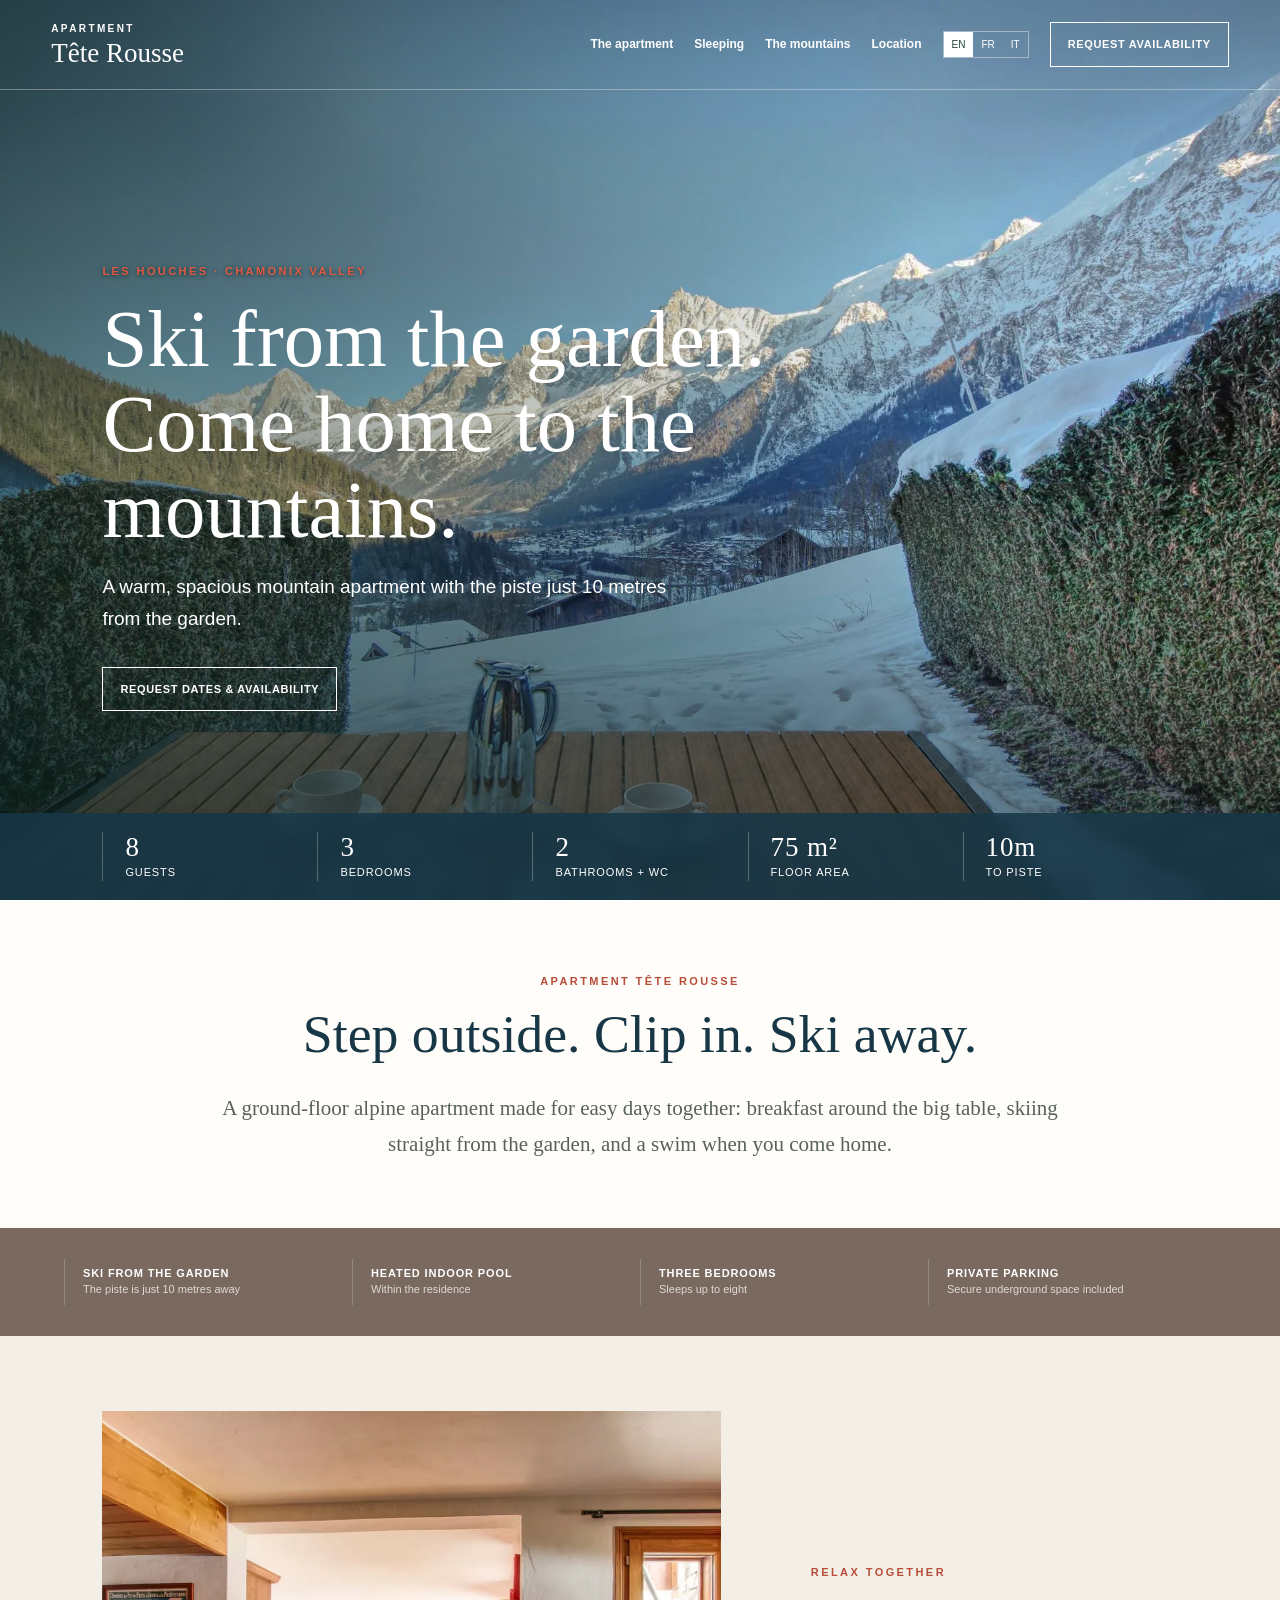
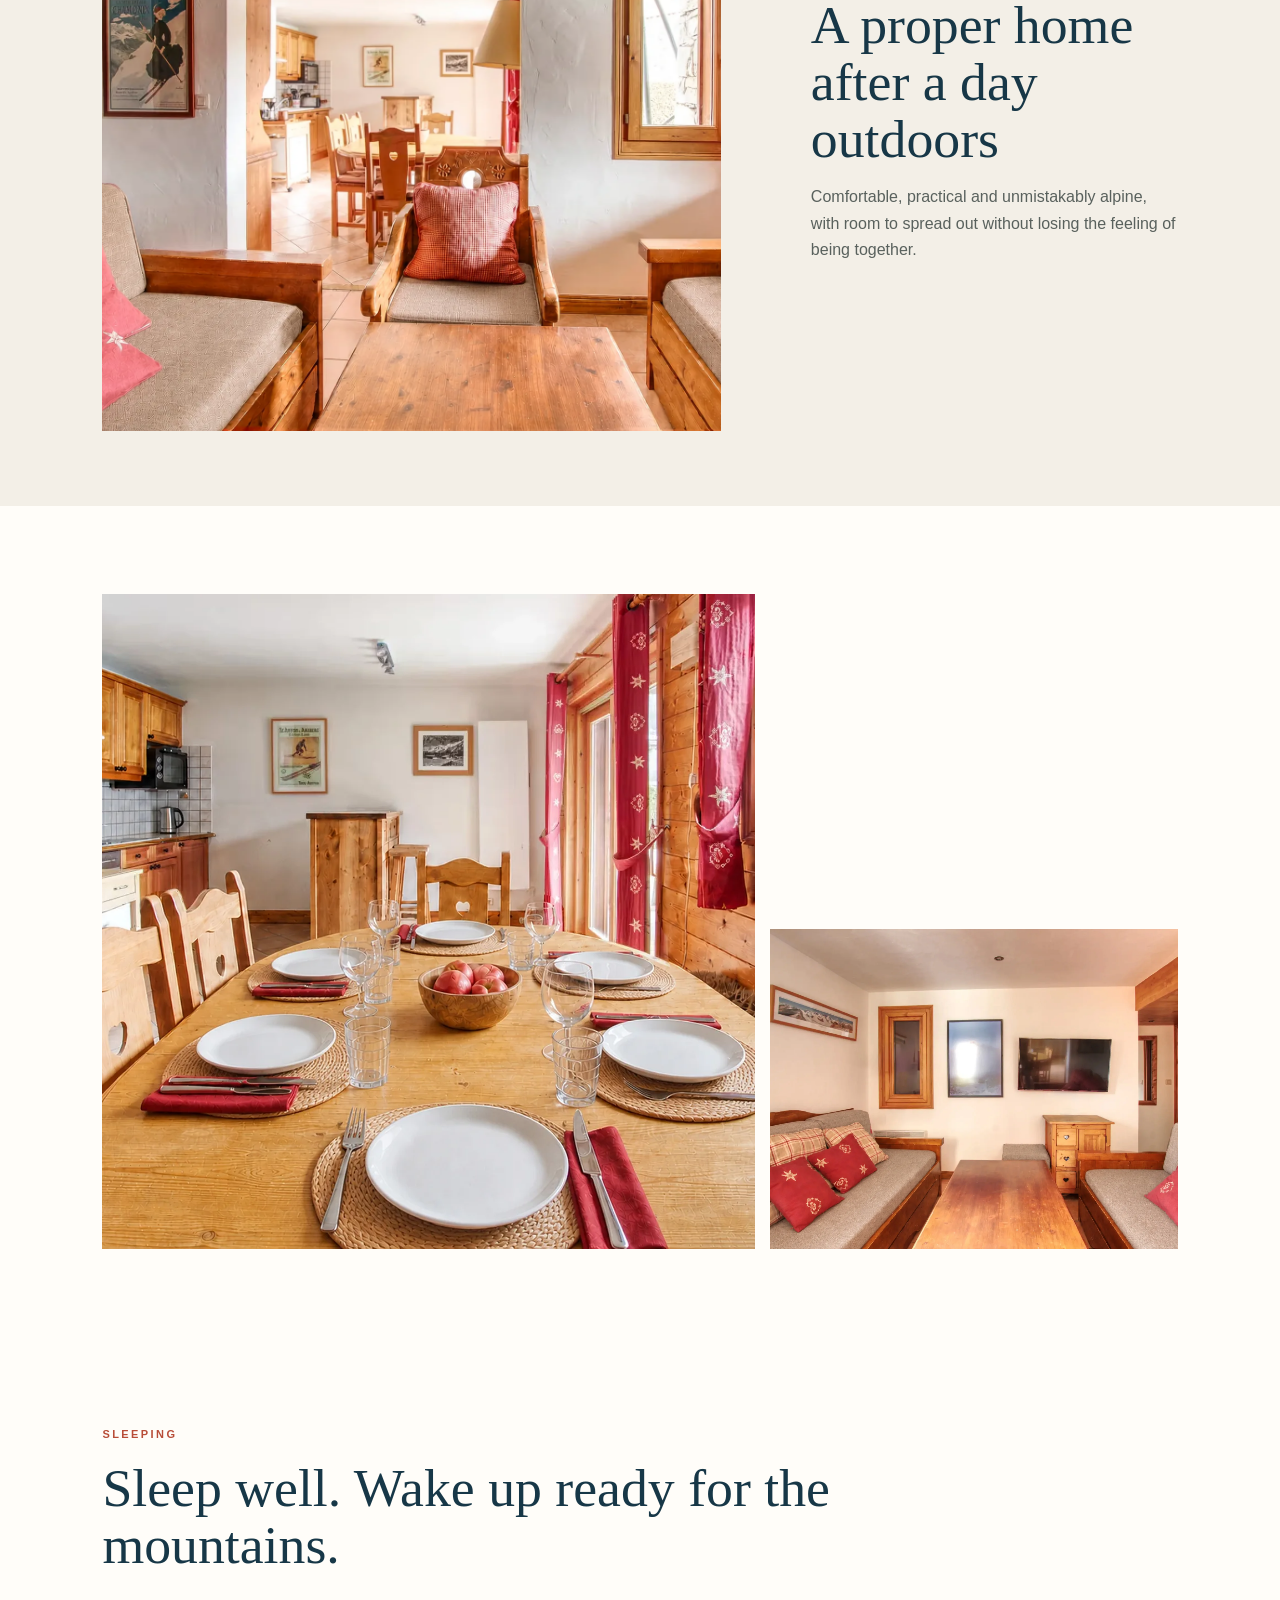
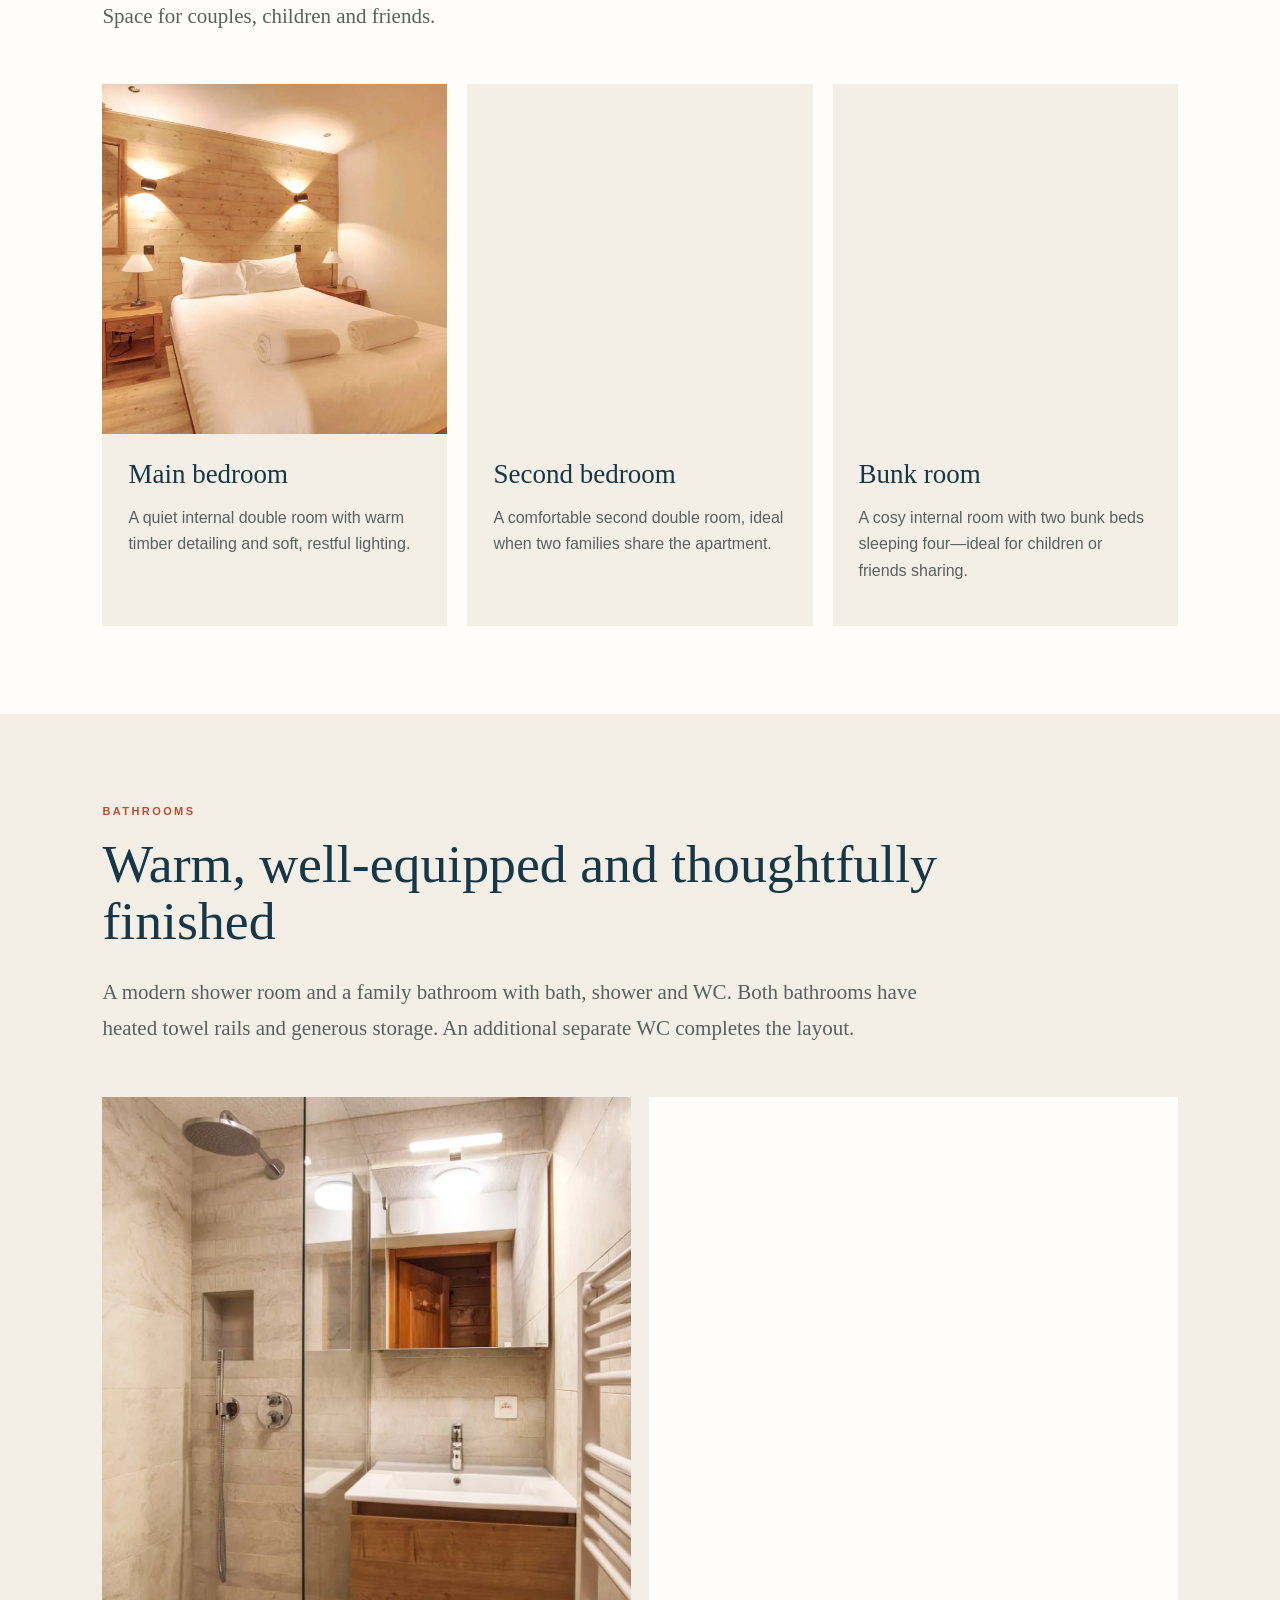
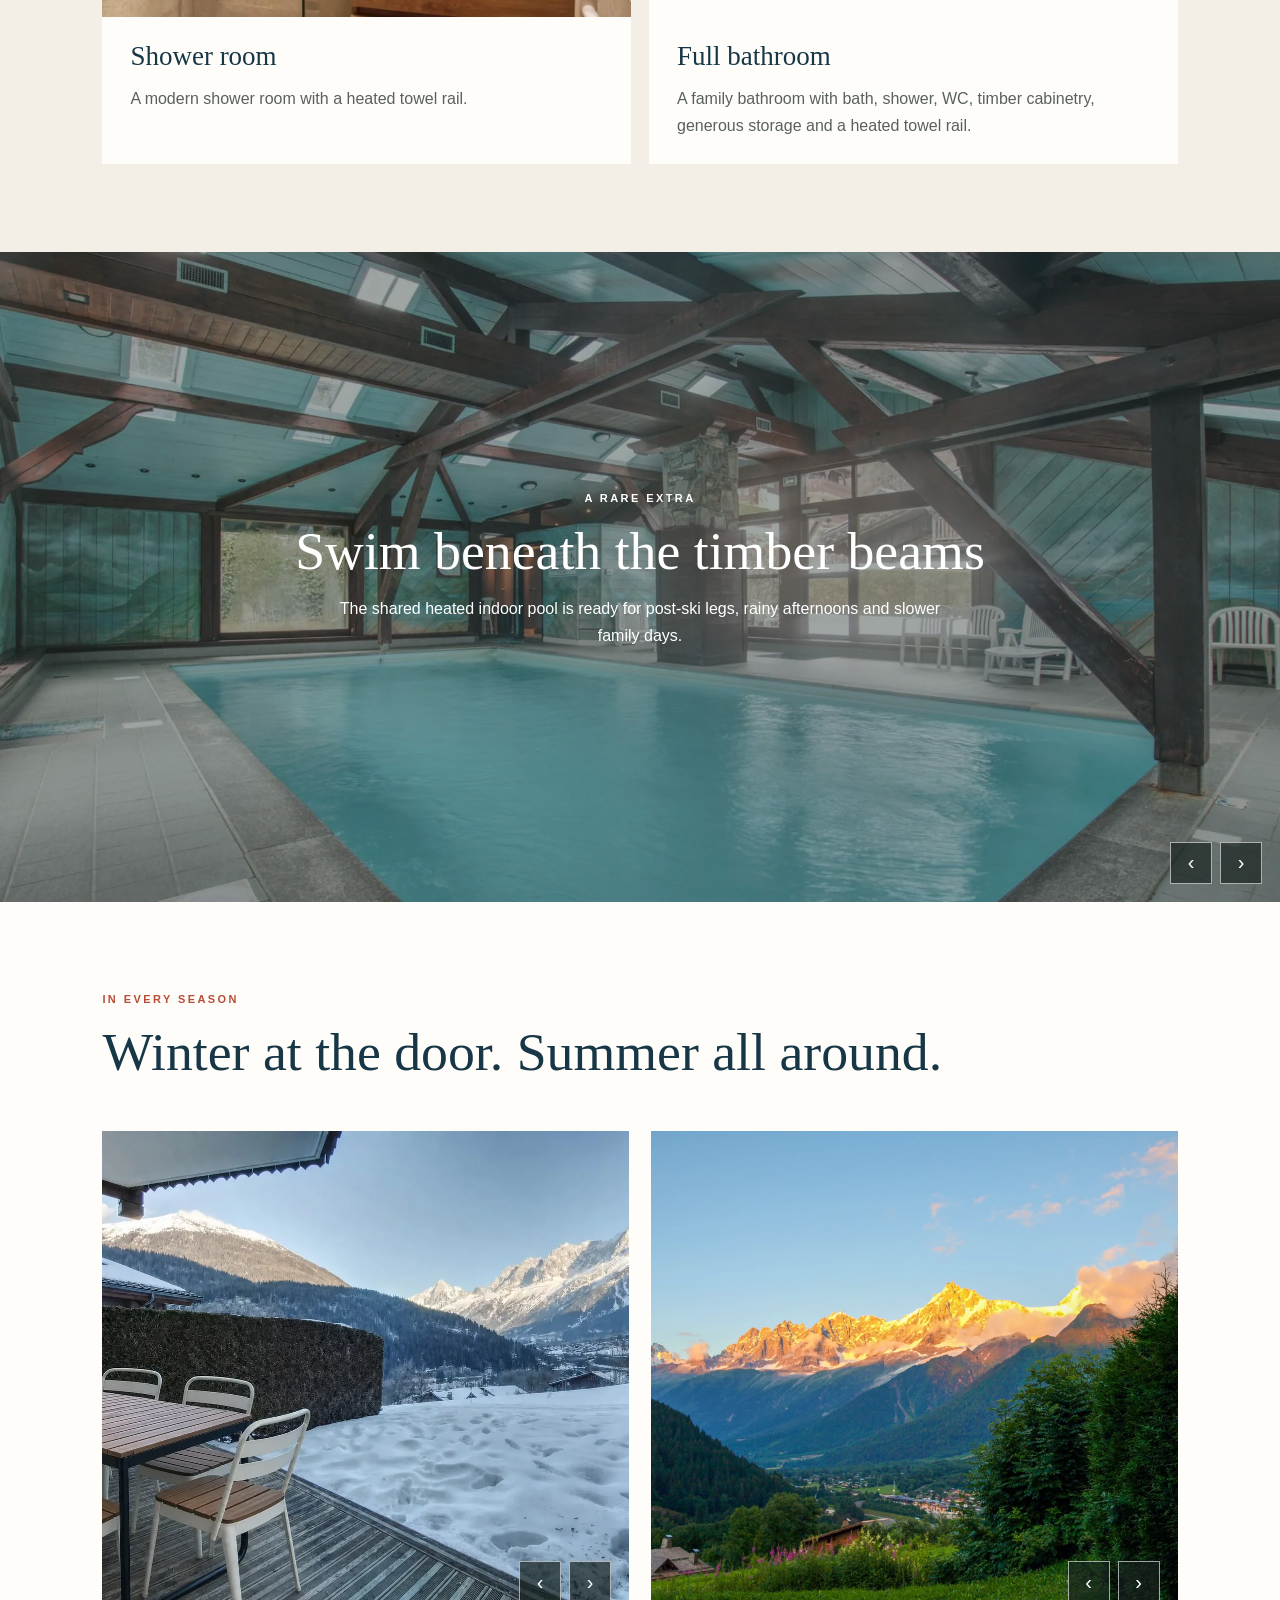
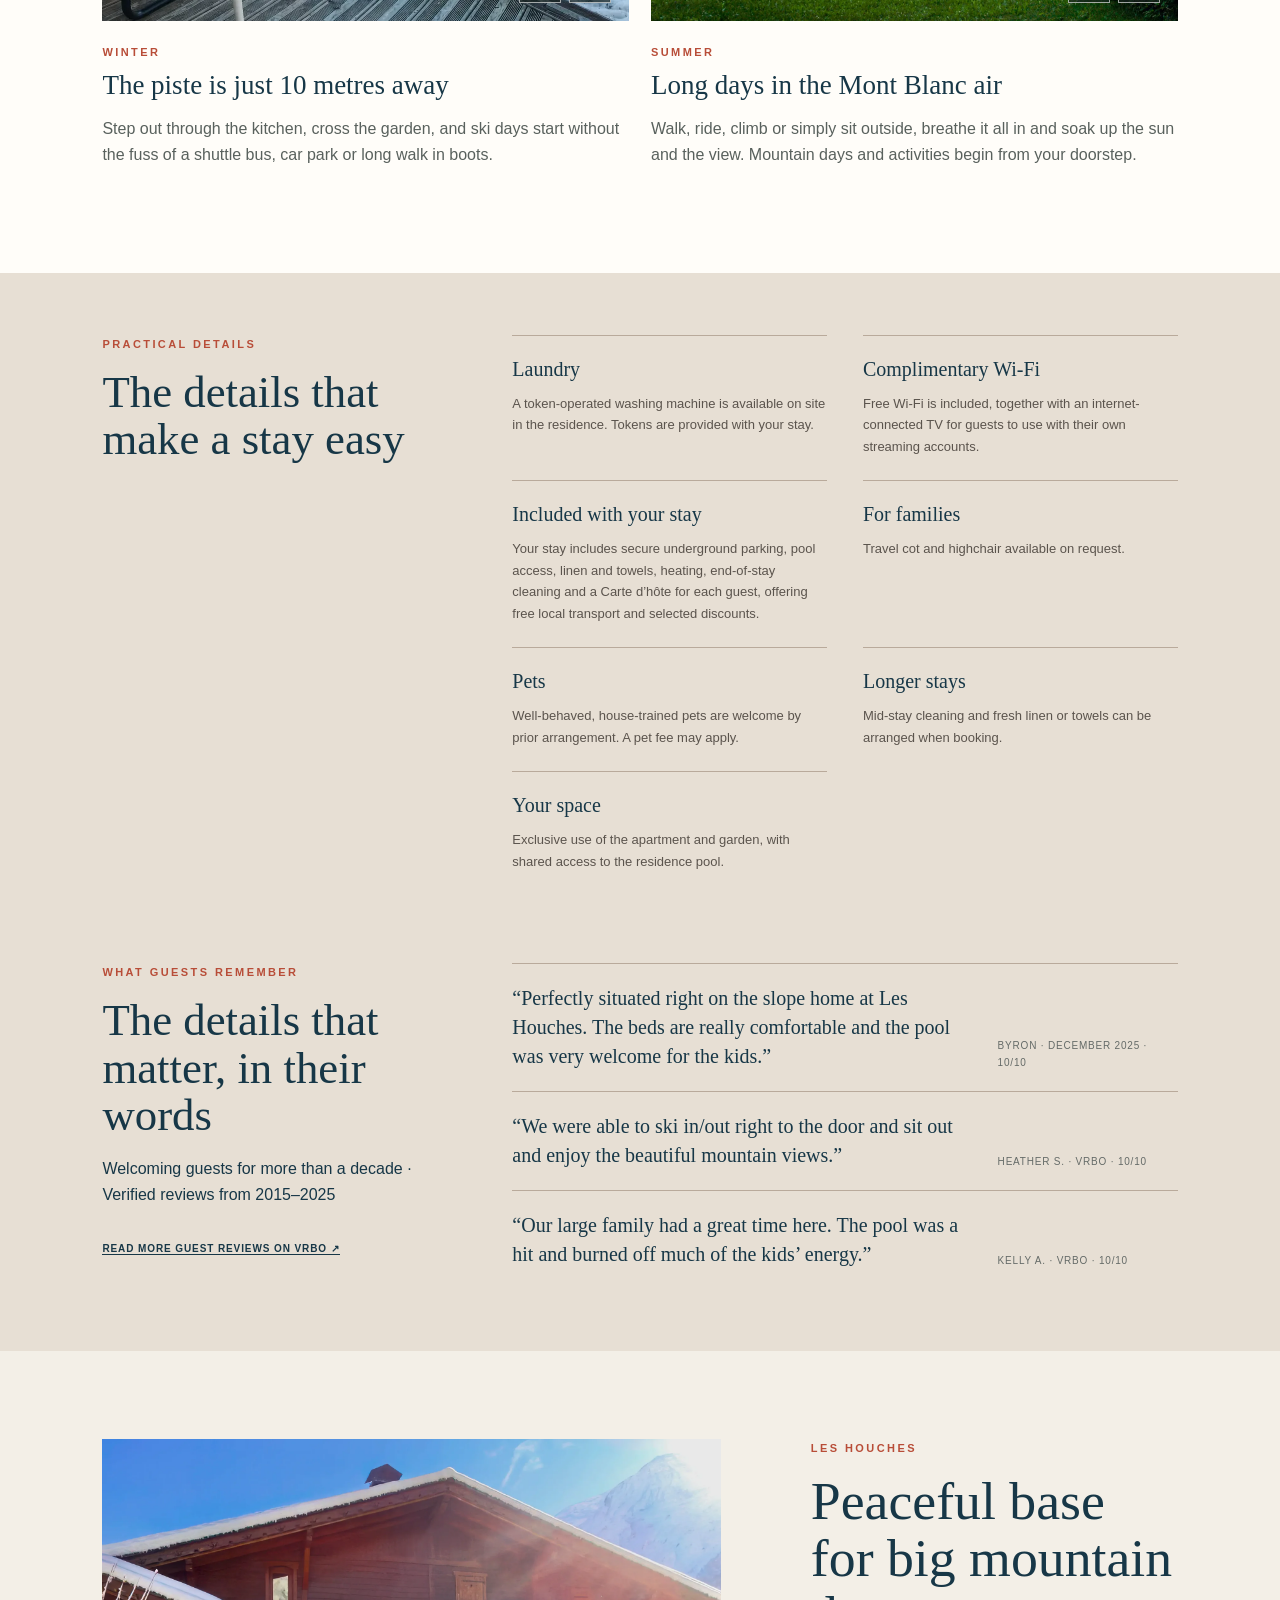
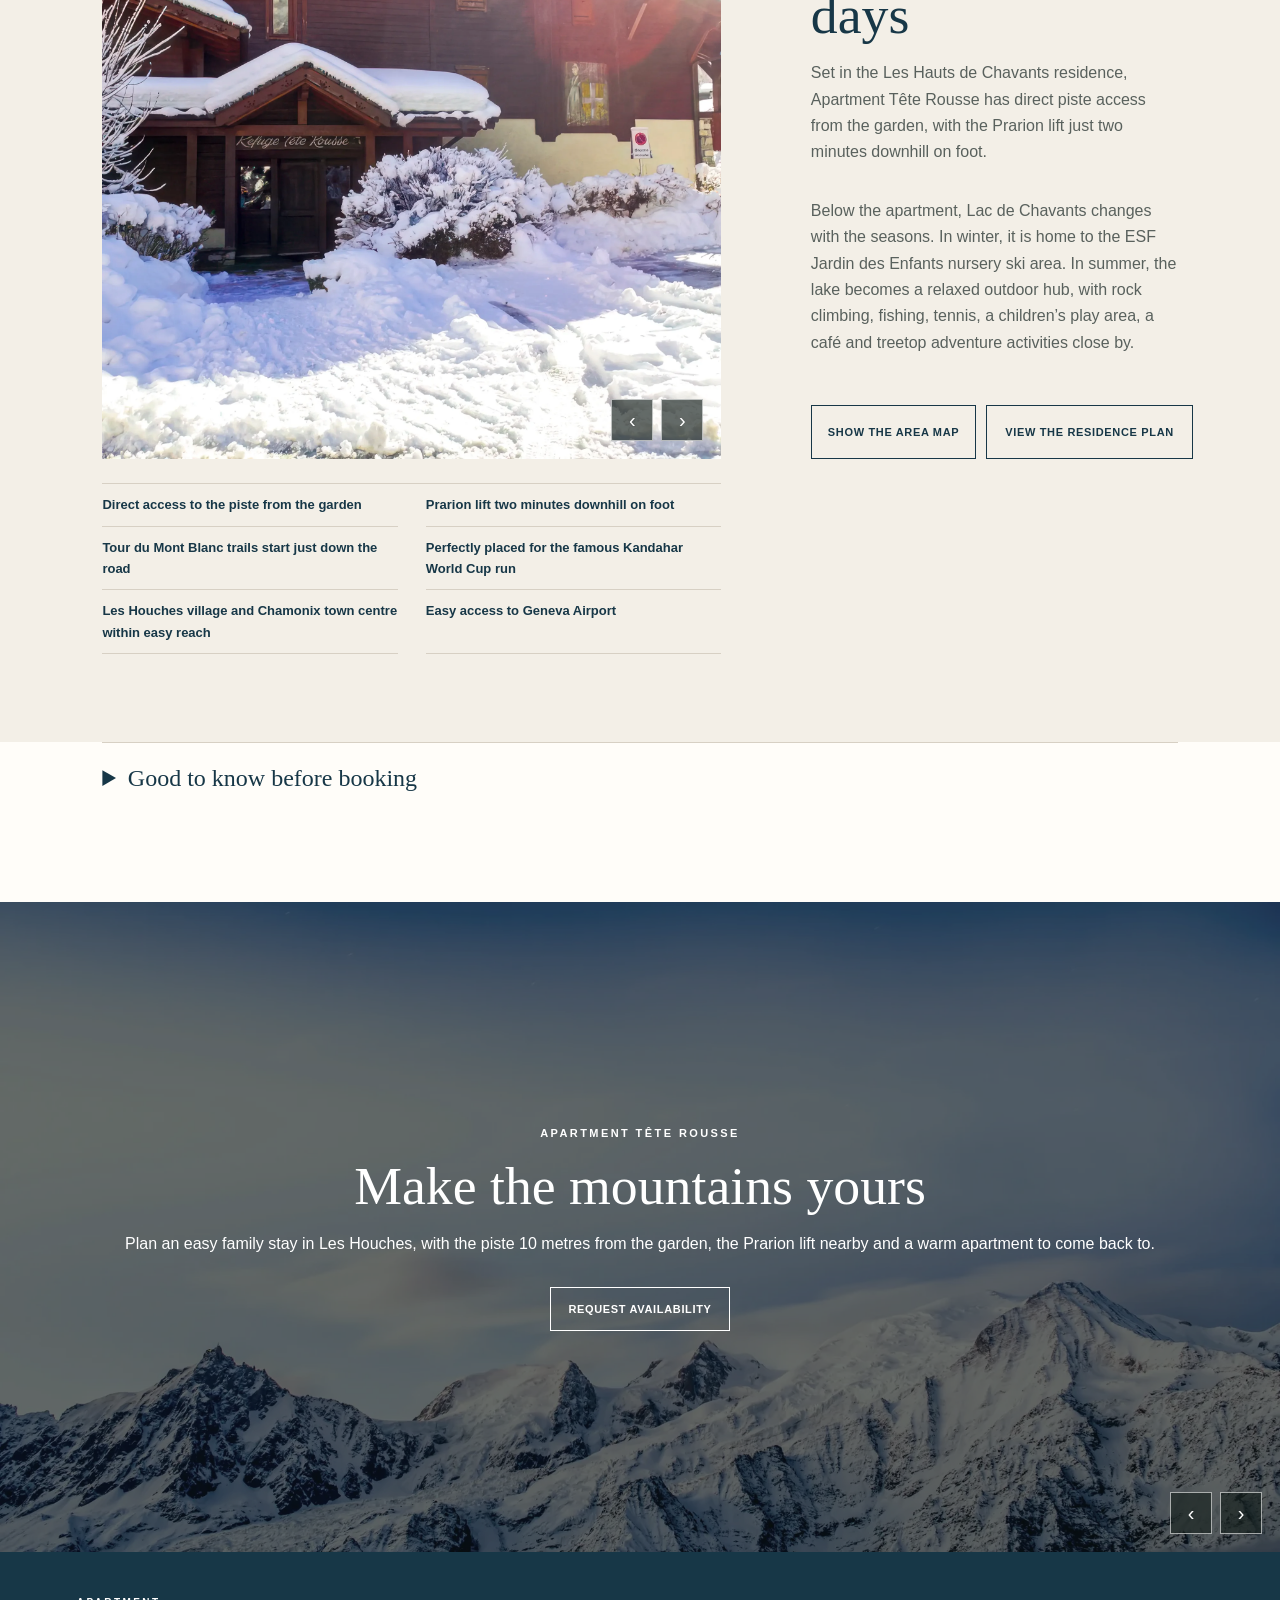
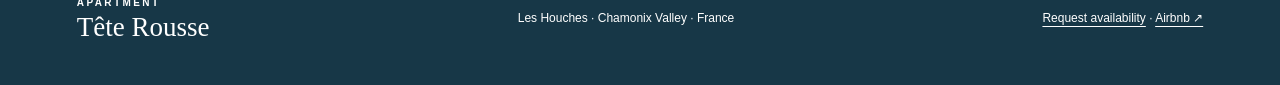
==== public/index.html @ cdf80663 "Add approved Apartment Tête Rousse website" ====
<!doctype html>
<html lang="en"><head><meta charset="utf-8"><meta name="viewport" content="width=device-width,initial-scale=1"><title>Ski-in/Ski-out Apartment in Les Houches | Tête Rousse</title><meta name="description" content="Three-bedroom ski-in/ski-out apartment sleeping eight in Les Houches, with a heated indoor pool, private parking and the piste just 10 metres from the garden.">
<style>
:root{--ink:#173747;--cream:#f3efe7;--paper:#fffdf9;--pine:#244438;--slate:#173747;--rust:#b84d38;--line:#d7d0c4;--taupe:#79695e}*{box-sizing:border-box}html{scroll-behavior:smooth}body{margin:0;background:var(--paper);color:var(--ink);font:16px/1.65 Arial,sans-serif}img{width:100%;display:block;object-fit:cover}a{color:inherit;text-decoration:none}h1,h2,h3{font-family:Georgia,serif;font-weight:400;line-height:1.06;margin:0}h1{font-size:clamp(48px,6.3vw,94px)}h2{font-size:clamp(36px,4.2vw,63px)}h3{font-size:27px}.header{position:absolute;z-index:10;display:flex;align-items:center;justify-content:space-between;width:100%;min-height:90px;padding:0 4vw;color:#fff;border-bottom:1px solid #ffffff55}.brand{font:27px/.9 Georgia,serif;white-space:nowrap}.brand small{display:block;font:700 10px Arial;letter-spacing:.24em;text-transform:uppercase;margin-bottom:7px}.nav{display:flex;gap:21px;align-items:center;font-size:12px;font-weight:bold}.cta,.button{border:1px solid currentColor;padding:12px 17px;text-transform:uppercase;font-size:11px;font-weight:bold;letter-spacing:.06em}.languages{display:flex;border:1px solid #ffffff66}.languages button{border:0;background:transparent;color:#fff;padding:7px 8px;font-size:10px;cursor:pointer}.languages button.active{background:#fff;color:var(--pine)}.menu{display:none;background:none;color:white;border:1px solid white;padding:8px 12px}.hero{height:min(900px,100vh);min-height:700px;position:relative;color:white}.hero>img{height:100%;object-position:center top}.shade{position:absolute;inset:0;background:linear-gradient(90deg,#10251f96,transparent 72%),linear-gradient(0deg,#111a1685,transparent 48%)}.hero-copy{position:absolute;left:8vw;bottom:21%;max-width:760px}.tag{font-size:11px;font-weight:bold;letter-spacing:.22em;text-transform:uppercase;margin:0 0 16px}.hero-copy p:not(.tag){font-size:19px;max-width:580px}.button{display:inline-block;margin-top:14px}.facts{position:absolute;bottom:0;width:100%;display:grid;grid-template-columns:repeat(5,1fr);padding:19px 8vw;background:#173747d9;backdrop-filter:blur(7px)}.facts span{border-left:1px solid #ffffff44;padding-left:22px;font-size:11px;text-transform:uppercase;letter-spacing:.08em}.facts b{display:block;font:27px Georgia,serif;text-transform:none}.facts i{font-style:normal}.section{padding:88px 8vw}.intro{text-align:center;max-width:1080px;margin:auto;padding-top:72px;padding-bottom:65px}.dark{color:var(--rust)}.hero .tag{color:#e05a43;font-weight:800;text-shadow:0 1px 4px #10251fd9}.split.section{padding-top:75px;padding-bottom:75px}.lead{max-width:860px;margin:28px auto 0;font:21px/1.7 Georgia,serif;color:#59615d}.amenities{display:grid;grid-template-columns:repeat(4,1fr);background:var(--taupe);color:white;padding:31px 5vw}.amenities div{padding:7px 18px;border-left:1px solid #ffffff33}.amenities b,.amenities span{display:block}.amenities b{font:700 11px/1.35 Arial,sans-serif;letter-spacing:.08em;text-transform:uppercase}.amenities span{font-size:11px;opacity:.75}.split,.location{display:grid;grid-template-columns:1.35fr .8fr;gap:7vw;align-items:center;background:var(--cream)}.split img,.location .slider{height:620px}.split p:not(.tag),.location p,.detail-copy p{color:#59615d}.mosaic{display:grid;grid-template-columns:1.6fr 1fr;grid-template-rows:320px 320px;gap:15px}.mosaic img{height:100%}.mosaic .main{grid-row:span 2}.heading{max-width:850px;margin-bottom:50px}.cards{display:grid;grid-template-columns:repeat(3,1fr);gap:20px}.cards article{background:var(--cream)}.cards img{height:350px}.cards div{padding:26px}.cards p,.seasons p{color:#59615d}.bathrooms{background:var(--cream)}.bath-grid{display:grid;grid-template-columns:1fr 1fr;gap:18px}.bath-grid figure{margin:0;background:var(--paper)}.bath-grid img{height:520px}.bath-grid figcaption{padding:25px 28px}.bath-grid figcaption p{margin-bottom:0;color:#59615d}.bath-lead,.section-lead{margin:25px 0 0;text-align:left}.bath-note{display:grid;grid-template-columns:1fr 1fr;gap:40px;margin-top:35px}.slider{position:relative;overflow:hidden;background:#26352f}.slider img{position:absolute;inset:0;height:100%;opacity:0;transition:opacity .8s}.slider img.active{opacity:1}.slider-controls{position:absolute;z-index:2;right:18px;bottom:18px;display:flex;gap:8px}.slider-controls button{width:42px;height:42px;border:1px solid #ffffff99;background:#17211eaa;color:white;font-size:20px;cursor:pointer}.pool{height:650px;position:relative;color:#fff}.pool .slider{height:100%}.pool .slider:after,.final .slider:after{content:"";position:absolute;inset:0;background:#10201a66;pointer-events:none}.overlay{position:absolute;z-index:3;inset:0;display:flex;flex-direction:column;align-items:center;justify-content:center;text-align:center;padding:35px;pointer-events:none}.overlay a{pointer-events:auto}.footer-actions a{text-decoration:underline;text-underline-offset:4px}.overlay p:last-child{max-width:630px}.season-grid{display:grid;grid-template-columns:1fr 1fr;gap:22px}.season-slider{height:490px}.season-grid .tag{margin:22px 0 10px}.season-grid .tag.dark{color:var(--rust)}.season-grid h3{margin-top:0}.practical{display:grid;grid-template-columns:minmax(250px,.65fr) 1.35fr;gap:7vw;align-items:start;background:#e7dfd4;color:var(--ink)}.practical .heading{max-width:520px;margin:0}.practical .tag{color:var(--rust)}.practical .heading h2{font-size:clamp(36px,3.5vw,54px)}.practical-grid{display:grid;grid-template-columns:repeat(2,1fr);gap:0 36px}.practical-grid article{padding:23px 0;border-top:1px solid #b9aa9b}.practical-grid h3{font-size:20px}.practical-grid p{font-size:13px;color:#5b544d;margin-bottom:0}.practical,.reviews{padding-top:62px;padding-bottom:62px}.practical{padding-bottom:34px}.reviews{padding-top:34px}.reviews{display:grid;grid-template-columns:minmax(250px,.65fr) 1.35fr;gap:7vw;align-items:start;background:#e7dfd4}.reviews .heading{max-width:520px;margin:0}.reviews .heading h2{font-size:clamp(36px,3.5vw,54px)}.review-grid{display:grid;grid-template-columns:1fr}.review-grid blockquote{margin:0;padding:20px 0;display:grid;grid-template-columns:1fr 180px;gap:25px;align-items:end;border-top:1px solid #b9aa9b}.review-grid blockquote p{font:20px/1.45 Georgia,serif;margin:0}.review-grid cite{font-style:normal;font-size:10px;text-transform:uppercase;letter-spacing:.08em;color:#656b68}.reviews-link{display:inline-block;margin-top:18px;border-bottom:1px solid currentColor;font:700 10px Arial,sans-serif;letter-spacing:.09em;text-transform:uppercase}.location ul{padding:0;list-style:none;border-top:1px solid var(--line)}.location{align-items:start}.location-media,.location-copy{min-width:0}.location-copy{min-height:620px;display:flex;flex-direction:column}.location-media ul{margin:24px 0 0;display:grid;grid-template-columns:repeat(2,1fr);column-gap:28px}.location-actions{display:flex;align-items:stretch;gap:10px;margin-top:auto;padding-top:22px}.location-actions summary,.location-actions .plan-button{display:flex;align-items:center;justify-content:center;height:54px;padding:0 18px;white-space:nowrap}.location .tag.dark,.seasons>.heading .tag.dark{color:var(--rust)}.location .slider img[src$="apartment-tete-rousse-mountain-view.webp"]{object-position:center 22%}.location li{padding:10px 0;border-bottom:1px solid var(--line);font-size:13px;font-weight:bold}.map-pop{margin-top:0}.map-pop summary{cursor:pointer;display:inline-block;border:1px solid var(--ink);padding:11px 16px;text-transform:uppercase;font-size:11px;font-weight:bold;letter-spacing:.06em}.map-pop iframe{width:100%;height:360px;border:0;margin-top:20px}.location-actions .map-pop summary,.location-actions .plan-button{display:flex;align-items:center;justify-content:center;text-align:center}.plan-button{margin:0;background:transparent;color:var(--ink);cursor:pointer}.plan-modal{position:fixed;z-index:50;inset:0;display:none;align-items:center;justify-content:center;padding:30px;background:#101817dc}.plan-modal.open{display:flex}.plan-dialog{position:relative;width:min(1000px,94vw);max-height:92vh;overflow:auto;background:var(--paper);padding:18px;box-shadow:0 24px 80px #0008}.plan-dialog img{max-height:74vh;object-fit:contain}.plan-dialog p{margin:15px 4px 2px;color:#59615d}.plan-close{position:absolute;z-index:2;top:25px;right:25px;width:42px;height:42px;border:1px solid #fff;background:#17211ed9;color:#fff;font-size:25px;cursor:pointer}.good{padding-top:0}.good details{border-top:1px solid var(--line);padding:22px 0}.good summary{font:24px Georgia,serif;cursor:pointer}.good .columns{columns:2;column-gap:50px;color:#59615d}.final{height:650px;position:relative;color:#fff}.final .slider{height:100%}.final .slider img{height:100%;filter:brightness(.62);object-position:center 66%}.final .slider img[src*="summer-mountain-view-hero"]{object-position:center 38%}.final .slider-controls{z-index:4}footer{display:flex;justify-content:space-between;align-items:center;background:var(--slate);color:#fff;padding:45px 6vw;font-size:12px}
@media(max-width:1000px){.header{height:74px}.menu{display:block}.nav{display:none;position:absolute;top:74px;left:0;right:0;flex-direction:column;align-items:flex-start;background:#17211ef7;padding:25px}.nav.open{display:flex}.facts{padding:16px 5vw}.amenities{grid-template-columns:repeat(3,1fr);gap:18px}.section{padding:75px 6vw}.split,.location{grid-template-columns:1fr}.split img,.location .slider{height:480px}.cards{grid-template-columns:1fr 1fr}.cards article:last-child{grid-column:span 2}.practical{grid-template-columns:1fr}.practical .heading{margin-bottom:30px}.practical-grid{grid-template-columns:1fr 1fr}.reviews{grid-template-columns:1fr}.reviews .heading{margin-bottom:30px}.reviews-link{grid-column:1}.review-grid{grid-template-columns:1fr}}
@media(max-width:580px){.location-actions{display:grid;grid-template-columns:1fr}.location-actions>*{width:100%}.location-actions summary,.location-actions .plan-button{width:100%}.location-media ul{grid-template-columns:1fr}.hero{height:auto;min-height:0}.hero>img{position:absolute;inset:0;height:760px}.hero .shade{height:760px;bottom:auto}.hero .tag{font-size:12px;line-height:1.4}.hero-copy{position:relative;z-index:1;left:auto;right:auto;bottom:auto;min-height:760px;padding:180px 6vw 52px;display:flex;flex-direction:column;justify-content:flex-end}.hero-copy .button{align-self:flex-start}.facts{position:relative;bottom:auto;grid-template-columns:1fr 1fr;gap:15px}.amenities{grid-template-columns:1fr 1fr}.mosaic{grid-template-columns:1fr;grid-template-rows:370px 250px 250px}.mosaic .main{grid-row:auto}.cards,.season-grid,.bath-grid,.bath-note,.practical-grid{grid-template-columns:1fr}.cards article:last-child{grid-column:auto}.cards img{height:290px}.bath-grid img{height:340px}.season-slider{height:340px}.review-grid blockquote{grid-template-columns:1fr;gap:12px}.pool,.final{height:560px}.good .columns{columns:1}footer{flex-direction:column;align-items:flex-start;gap:20px}}
</style></head><body>
<header class="header"><a class="brand" href="#top"><small>Apartment</small>Tête Rousse</a><button class="menu">Menu</button><nav class="nav"><a href="#apartment" data-i18n="navApartment">The apartment</a><a href="#sleeping" data-i18n="navSleeping">Sleeping</a><a href="#mountains" data-i18n="navMountains">The mountains</a><a href="#location" data-i18n="navLocation">Location</a><div class="languages" aria-label="Language"><button class="active" data-lang="en">EN</button><button data-lang="fr">FR</button><button data-lang="it">IT</button></div><a class="cta" href="book-now.html" data-i18n="availability">Request availability</a></nav></header>
<main id="top"><section class="hero"><img src="assets/images/apartment-tete-rousse-les-houches-ski-access.webp" alt="Snowy garden and panoramic mountains" fetchpriority="high" decoding="async"><div class="shade"></div><div class="hero-copy"><p class="tag" data-i18n="place">Les Houches · Chamonix Valley</p><h1 data-i18n="heroTitle">Ski from the garden. Come home to the mountains.</h1><p data-i18n="heroText">A warm, spacious mountain apartment with the piste just 10 metres from the garden.</p><a class="button" href="book-now.html" data-i18n="viewDates">Request dates & availability</a></div><div class="facts"><span><b>8</b><i data-i18n="guests">guests</i></span><span><b>3</b><i data-i18n="bedrooms">bedrooms</i></span><span><b>2</b><i data-i18n="bathroomsStat">bathrooms + WC</i></span><span><b>75 m²</b><i data-i18n="floorArea">floor area</i></span><span><b>10m</b><i data-i18n="piste">to piste</i></span></div></section>
<section class="intro section" id="apartment"><p class="tag dark" data-i18n="introTag">Apartment Tête Rousse</p><h2 data-i18n="introTitle">Step outside. Clip in. Ski away.</h2><p class="lead" data-i18n="introText">A ground-floor alpine apartment made for easy days together: breakfast around the big table, skiing straight from the garden, and a swim when you come home.</p></section>
<section class="amenities"><div><b data-i18n="a1">Ski from the garden</b><span data-i18n="a1s">The piste is just 10 metres away</span></div><div><b data-i18n="a2">Heated indoor pool</b><span data-i18n="a2s">Within the residence</span></div><div><b data-i18n="a4">Three bedrooms</b><span data-i18n="a4s">Sleeps up to eight</span></div><div><b data-i18n="a3">Private parking</b><span data-i18n="a3s">Secure underground space included</span></div></section>
<section class="split section"><img src="assets/images/apartment-tete-rousse-les-houches-ski-access-living-area.webp" alt="Chalet living room" loading="lazy" decoding="async"><div><p class="tag dark" data-i18n="livingTag">Relax together</p><h2 data-i18n="livingTitle">A proper home after a day outdoors</h2><p data-i18n="livingText">Comfortable, practical and unmistakably alpine, with room to spread out without losing the feeling of being together.</p></div></section>
<section class="mosaic section"><img class="main" src="assets/images/apartment-tete-rousse-les-houches-ski-access-self-catering.webp" alt="Dining table set for a group" loading="lazy" decoding="async"><img src="assets/images/apartment-tete-rousse-les-houches-ski-access-self-catering-2.webp" alt="Wooden kitchen and breakfast bar" loading="lazy" decoding="async"><img src="assets/images/apartment-tete-rousse-les-houches-cosy-living.webp" alt="Bright sitting room" loading="lazy" decoding="async"></section>
<section class="section" id="sleeping"><div class="heading"><p class="tag dark" data-i18n="sleeping">Sleeping</p><h2 data-i18n="sleepTitle">Sleep well. Wake up ready for the mountains.</h2><p class="lead section-lead" data-i18n="sleepLead">Space for couples, children and friends.</p></div><div class="cards"><article><img src="assets/images/apartment-tete-rousse-main-bedroom.webp" alt="Main double bedroom" loading="lazy" decoding="async"><div><h3 data-i18n="mainRoom">Main bedroom</h3><p data-i18n="mainText">A quiet internal double room with warm timber detailing and soft, restful lighting.</p></div></article><article><img src="assets/images/apartment-tete-rousse-double-bedroom.webp" alt="Second double bedroom" loading="lazy" decoding="async"><div><h3 data-i18n="secondRoom">Second bedroom</h3><p data-i18n="secondText">A comfortable second double room, ideal when two families share the apartment.</p></div></article><article><img src="assets/images/apartment-tete-rousse-bunk-beds.webp" alt="Bunk room" loading="lazy" decoding="async"><div><h3 data-i18n="bunkRoom">Bunk room</h3><p data-i18n="bunkText">A cosy internal room with two bunk beds sleeping four—ideal for children or friends sharing.</p></div></article></div></section>
<section class="bathrooms section"><div class="heading"><p class="tag dark" data-i18n="bathTag">Bathrooms</p><h2 data-i18n="bathTitle">Warm, well-equipped and thoughtfully finished</h2><p class="lead bath-lead" data-i18n="bathLead">A modern shower room and a family bathroom with bath, shower and WC. Both bathrooms have heated towel rails and generous storage. An additional separate WC completes the layout.</p></div><div class="bath-grid"><figure><img src="assets/images/apartment-tete-rousse-shower-room.webp" alt="Modern shower room with heated towel rail" loading="lazy" decoding="async"><figcaption><h3 data-i18n="showerTitle">Shower room</h3><p data-i18n="showerText">A modern shower room with a heated towel rail.</p></figcaption></figure><figure><img src="assets/images/apartment-tete-rousse-family-bathroom.webp" alt="Full bathroom with bath, shower and timber cabinetry" loading="lazy" decoding="async"><figcaption><h3 data-i18n="fullBathTitle">Full bathroom</h3><p data-i18n="fullBathText">A family bathroom with bath, shower, WC, timber cabinetry, generous storage and a heated towel rail.</p></figcaption></figure></div></section><section class="pool"><div class="slider" data-slider><img class="active" src="assets/images/apartment-tete-rousse-heated-indoor-pool.webp" alt="Heated indoor swimming pool at Les Hauts de Chavants" loading="lazy" decoding="async"><img src="assets/images/apartment-tete-rousse-heated-indoor-pool3.webp" alt="Indoor pool beneath exposed timber beams" loading="lazy" decoding="async"><img src="assets/images/apartment-tete-rousse-les-houches-swimming-pool-2.webp" alt="Shared heated pool at Apartment Tête Rousse" loading="lazy" decoding="async"><img src="assets/images/les-hauts-de-chavants-heated-pool.webp" alt="Les Hauts de Chavants residence swimming pool" loading="lazy" decoding="async"><div class="slider-controls"><button data-prev aria-label="Previous pool image">&#8249;</button><button data-next aria-label="Next pool image">&#8250;</button></div></div><div class="overlay"><p class="tag" data-i18n="poolTag">A rare extra</p><h2 data-i18n="poolTitle">Swim beneath the timber beams</h2><p data-i18n="poolText">The shared heated indoor pool is ready for post-ski legs, rainy afternoons and slower family days.</p></div></section>
<section class="section seasons" id="mountains"><div class="heading"><p class="tag dark" data-i18n="seasons">In every season</p><h2 data-i18n="mountainTitle">Winter at the door. Summer all around.</h2></div><div class="season-grid"><article><div class="slider season-slider" data-slider><img class="active" src="assets/images/apartment-tete-rousse-les-houches-ski-access-2.webp" alt="Direct ski access beside Apartment Tête Rousse" loading="lazy" decoding="async"><img src="assets/images/apartment-tete-rousse-les-houches-ski-access-garden-winter-4.webp" alt="Snow-covered garden beside the piste" loading="lazy" decoding="async"><img src="assets/images/apartment-tete-rousse-les-houches-ski-access-garden-2.webp" alt="Garden access to the Les Houches ski slopes" loading="lazy" decoding="async"><img src="assets/images/apartment-tete-rousse-les-houches-ski-access-garden-3.webp" alt="Apartment Tête Rousse beside the winter piste" loading="lazy" decoding="async"><img src="assets/images/apartment-tete-rousse-les-houches-ski-access-garden-winter-2.webp" alt="Winter ski access from the apartment garden" loading="lazy" decoding="async"><img src="assets/images/apartment-tete-rousse-mountain-view-winter.webp" alt="Mont Blanc winter mountain view" loading="lazy" decoding="async"><img src="assets/images/apartment-tete-rousse-view-from-piste-2-winter.webp" alt="View from the piste near Apartment Tête Rousse" loading="lazy" decoding="async"><img src="assets/images/apartment-tete-rousse-winter-mountain-view.webp" alt="Winter panorama from Les Houches" loading="lazy" decoding="async"><img src="assets/images/les-hauts-de-chavants-winter.webp" alt="Les Hauts de Chavants in winter" loading="lazy" decoding="async"><img src="assets/images/apartment-tete-rousse-ski-access-view-from-piste-3.webp" alt="Piste beside Apartment Tête Rousse" loading="lazy" decoding="async"><div class="slider-controls"><button data-prev aria-label="Previous winter image">&#8249;</button><button data-next aria-label="Next winter image">&#8250;</button></div></div><p class="tag dark" data-i18n="winter">Winter</p><h3 data-i18n="winterTitle">The piste is just 10 metres away</h3><p data-i18n="winterText">Step out through the kitchen, cross the garden, and ski days start without the fuss of a shuttle bus, car park or long walk in boots.</p></article><article><div class="slider season-slider" data-slider><img class="active" src="assets/images/apartment-tete-rousse-les-houches-sunset-view.webp" alt="Sunset across the Chamonix Valley" loading="lazy" decoding="async"><img src="assets/images/apartment-tete-rousse-les-houches-view.webp" alt="Summer mountain view from the apartment" loading="lazy" decoding="async"><img src="assets/images/apartment-tete-rousse-pool-garden.webp" alt="Garden and pool area in summer" loading="lazy" decoding="async"><img src="assets/images/apartment-tete-rousse-pool-garden-summer.webp" alt="Summer garden at Les Hauts de Chavants" loading="lazy" decoding="async"><img src="assets/images/apartment-tete-rousse-view-outside.webp" alt="Outdoor mountain view from Apartment Tête Rousse" loading="lazy" decoding="async"><img src="assets/images/apartment-tete-rousse-view-summer.webp" alt="Summer view across Les Houches" loading="lazy" decoding="async"><img src="assets/images/chamonix-valley-summer-scene3.webp" alt="Chamonix Valley in summer" loading="lazy" decoding="async"><img src="assets/images/lac-des-chavants.webp" alt="Lac des Chavants near the apartment" loading="lazy" decoding="async"><img src="assets/images/les-hauts-de-chavants-summer-2.webp" alt="Les Hauts de Chavants in summer" loading="lazy" decoding="async"><img src="assets/images/les-hauts-de-chavants-summer-1.webp" alt="Summer landscape at Les Hauts de Chavants" loading="lazy" decoding="async"><img src="assets/images/les-houches-paragliding.webp" alt="Paragliding above Les Houches" loading="lazy" decoding="async"><img src="assets/images/les-houches-summer-scene-2.webp" alt="Summer mountain activities near Les Houches" loading="lazy" decoding="async"><img src="assets/images/apartment-tete-rousse-summer-mountain-view.webp" alt="Mont Blanc summer mountain view" loading="lazy" decoding="async"><div class="slider-controls"><button data-prev aria-label="Previous summer image">&#8249;</button><button data-next aria-label="Next summer image">&#8250;</button></div></div><p class="tag dark" data-i18n="summer">Summer</p><h3 data-i18n="summerTitle">Long days in the Mont Blanc air</h3><p data-i18n="summerText">Walk, ride, climb or simply sit outside, breathe it all in and soak up the sun and the view. Mountain days and activities begin from your doorstep.</p></article></div></section>
<section class="practical section"><div class="heading"><p class="tag" data-i18n="includedTag">Practical details</p><h2 data-i18n="includedTitle">The details that make a stay easy</h2></div><div class="practical-grid"><article><h3 data-i18n="laundryH">Laundry</h3><p data-i18n="laundryP">A token-operated washing machine is available on site in the residence. Tokens are provided with your stay.</p></article><article><h3 data-i18n="wifiH">Complimentary Wi-Fi</h3><p data-i18n="wifiP">Free Wi-Fi is included, together with an internet-connected TV for guests to use with their own streaming accounts.</p></article><article><h3 data-i18n="arrivalH">Included with your stay</h3><p data-i18n="arrivalP">Your stay includes secure underground parking, pool access, linen and towels, heating, end-of-stay cleaning and a Carte d’hôte for each guest, offering free local transport and selected discounts.</p></article><article><h3 data-i18n="familyH">For families</h3><p data-i18n="familyP">Travel cot and highchair available on request.</p></article><article><h3 data-i18n="petsH">Pets</h3><p data-i18n="petsP">Well-behaved, house-trained pets are welcome by prior arrangement. A pet fee may apply.</p></article><article><h3 data-i18n="longH">Longer stays</h3><p data-i18n="longP">Mid-stay cleaning and fresh linen or towels can be arranged when booking.</p></article><article><h3 data-i18n="accessH">Your space</h3><p data-i18n="accessP">Exclusive use of the apartment and garden, with shared access to the residence pool.</p></article></div></section>
<section class="reviews section"><div class="heading"><p class="tag dark" data-i18n="reviewTag">What guests remember</p><h2 data-i18n="reviewTitle">The details that matter, in their words</h2><p data-i18n="reviewNote">Welcoming guests for more than a decade · Verified reviews from 2015–2025</p><a class="reviews-link" href="https://www.vrbo.com/en-gb/p1436267?vgdc=HAUK&amp;preferlocale=true" target="_blank" rel="noreferrer" data-i18n="reviewLink">Read more guest reviews on VRBO ↗</a></div><div class="review-grid"><blockquote><p data-i18n="review1">“Perfectly situated right on the slope home at Les Houches. The beds are really comfortable and the pool was very welcome for the kids.”</p><cite data-i18n="cite1">Byron · December 2025 · 10/10</cite></blockquote><blockquote><p data-i18n="review2">“We were able to ski in/out right to the door and sit out and enjoy the beautiful mountain views.”</p><cite data-i18n="cite2">Heather S. · VRBO · 10/10</cite></blockquote><blockquote><p data-i18n="review3">“Our large family had a great time here. The pool was a hit and burned off much of the kids’ energy.”</p><cite data-i18n="cite3">Kelly A. · VRBO · 10/10</cite></blockquote></div></section><section class="location section" id="location"><div class="location-media"><div class="slider" data-slider><img class="active" src="assets/images/apartment-tete-rousse-les-houches-building-front-2.webp" alt="Tête Rousse building at Les Hauts de Chavants" loading="lazy" decoding="async"><img src="assets/images/apartment-tete-rousse-les-houches-sunset-view-location.webp" alt="Sunset view from Les Houches" loading="lazy" decoding="async"><img src="assets/images/apartment-tete-rousse-mountain-view.webp" alt="Mountain outlook near Apartment Tête Rousse" loading="lazy" decoding="async"><img src="assets/images/apartment-tete-rousse-view-from-front-1.webp" alt="Front of the Tête Rousse residence" loading="lazy" decoding="async"><img src="assets/images/apartment-tete-rousse-view-from-piste-2.webp" alt="View from the piste toward the residence" loading="lazy" decoding="async"><img src="assets/images/apartment-tete-rousse-view-front.webp" alt="Approach to Apartment Tête Rousse" loading="lazy" decoding="async"><img src="assets/images/apartment-tete-rousse-view-outside-location.webp" alt="Outdoor view from the apartment" loading="lazy" decoding="async"><img src="assets/images/chamonix-valley-winter-scene-1.webp" alt="Chamonix Valley in winter" loading="lazy" decoding="async"><img src="assets/images/chamonix-valley-winter-scene-6.webp" alt="Winter landscape near Les Houches" loading="lazy" decoding="async"><img src="assets/images/chamonix-valley-winter-scene2.webp" alt="Snow-covered Alps near Chamonix" loading="lazy" decoding="async"><img src="assets/images/les-houches-summer-scene.webp" alt="Summer mountains near Les Houches" loading="lazy" decoding="async"><img src="assets/images/les-houches-winter-ski-slopes-2.webp" alt="Les Houches ski slopes in winter" loading="lazy" decoding="async"><img src="assets/images/les-houches-winter-ski-slopes.webp" alt="Winter skiing at Les Houches" loading="lazy" decoding="async"><img src="assets/images/les-houches.webp" alt="Les Houches and the surrounding mountains" loading="lazy" decoding="async"><img src="assets/images/apartment-tete-rousse-ski-access-view-from-piste-3.webp" alt="Ski access from the piste" loading="lazy" decoding="async"><img src="assets/images/apartment-tete-rousse-summer-mountain-view-location.webp" alt="Summer mountain view from Les Houches" loading="lazy" decoding="async"><img src="assets/images/apartment-tete-rousse-sunset.webp" alt="Sunset from Apartment Tête Rousse" loading="lazy" decoding="async"><div class="slider-controls"><button data-prev aria-label="Previous location image">&#8249;</button><button data-next aria-label="Next location image">&#8250;</button></div></div><ul><li data-i18n="loc1">Direct access to the piste from the garden</li><li data-i18n="loc2">Prarion lift two minutes downhill on foot</li><li data-i18n="loc3">Tour du Mont Blanc trails start just down the road</li><li data-i18n="loc4">Perfectly placed for the famous Kandahar World Cup run</li><li data-i18n="loc5">Les Houches village and Chamonix town centre within easy reach</li><li data-i18n="loc6">Easy access to Geneva Airport</li></ul></div><div class="location-copy"><p class="tag dark" data-i18n="locationTag">Les Houches</p><h2 data-i18n="locationTitle">Peaceful base for big mountain days</h2><p data-i18n="locationText">Set in the Les Hauts de Chavants residence, Apartment T&ecirc;te Rousse has direct piste access from the garden, with the Prarion lift just two minutes downhill on foot.</p><p data-i18n="locationText2">Below the apartment, Lac de Chavants changes with the seasons. In winter, it is home to the ESF Jardin des Enfants nursery ski area. In summer, the lake becomes a relaxed outdoor hub, with rock climbing, fishing, tennis, a children&rsquo;s play area, a caf&eacute; and treetop adventure activities close by.</p><div class="location-actions"><details class="map-pop"><summary data-i18n="map">Show the area map</summary><iframe title="Map of Apartment T&ecirc;te Rousse" loading="lazy" src="https://www.google.com/maps?q=45.893378,6.782342&amp;z=18&amp;output=embed"></iframe></details><button class="button plan-button" type="button" data-plan-open data-i18n="planButton">View the residence plan</button></div></div></section>
<div class="plan-modal" data-plan-modal role="dialog" aria-modal="true" aria-labelledby="plan-caption" aria-hidden="true"><div class="plan-dialog"><button class="plan-close" type="button" data-plan-close aria-label="Close residence plan">&times;</button><img src="assets/images/les-hauts-de-chavants-residence-plan.webp" alt="Plan of the Les Hauts de Chavants residence" loading="lazy" decoding="async"><p id="plan-caption" data-i18n="planCaption">Les Hauts de Chavants residence layout. Apartment Tête Rousse is located on the ground floor in the Tête Rousse Refuge facing the ski slopes.</p></div></div>
<section class="good section"><details><summary data-i18n="goodTitle">Good to know before booking</summary><div class="columns"><p data-i18n="goodText">Optional services and charges—including cot hire, extra cleaning, fresh linen and pet fees—should be confirmed when booking. Pool services are subject to the residence’s operating arrangements. Property registration number: 7414300046471. Property reference: 1436267.</p></div></details></section>
<section class="final"><div class="slider" data-slider><img class="active" src="assets/images/chamonix-valley-winter-scene5.webp" alt="Winter mountains in the Chamonix Valley" loading="lazy" decoding="async"><img src="assets/images/les-hauts-de-chavants-winter.webp" alt="Les Hauts de Chavants in winter" loading="lazy" decoding="async"><img src="assets/images/apartment-tete-rousse-summer-mountain-view-hero.webp" alt="Summer mountain view from Les Houches" loading="lazy" decoding="async"><div class="slider-controls"><button data-prev aria-label="Previous closing image">&#8249;</button><button data-next aria-label="Next closing image">&#8250;</button></div></div><div class="overlay"><p class="tag" data-i18n="finalTag">Apartment T&ecirc;te Rousse</p><h2 data-i18n="finalTitle">Make the mountains yours</h2><p data-i18n="finalText">Plan an easy family stay in Les Houches, with the piste 10 metres from the garden, the Prarion lift nearby and a warm apartment to come back to.</p><a class="button" href="book-now.html" data-i18n="availability">Request availability</a></div></section></main>
<footer><a class="brand" href="#top"><small>Apartment</small>Tête Rousse</a><span data-i18n="footerPlace">Les Houches · Chamonix Valley · France</span><span class="footer-actions"><a href="book-now.html" data-i18n="availability">Request availability</a> · <a target="_blank" href="https://www.airbnb.co.uk/rooms/3753695" data-i18n="book">Airbnb ↗</a></span></footer>
<script>
const T={"fr":{"navApartment":"L’appartement","navSleeping":"Couchages","navMountains":"La montagne","navLocation":"Situation","availability":"Demander les disponibilités","place":"Les Houches · Vallée de Chamonix","heroTitle":"Skiez depuis le jardin. Rentrez au cœur des montagnes.","heroText":"Un appartement de montagne chaleureux et spacieux, avec la piste à seulement 10 mètres du jardin.","viewDates":"Demander les dates et disponibilités","guests":"voyageurs","bedrooms":"chambres","bathroomsStat":"salles de bains + WC","floorArea":"surface habitable","piste":"jusqu’à la piste","introTag":"Appartement Tête Rousse","introTitle":"Sortez. Chaussez. Skiez.","introText":"Un appartement alpin en rez-de-jardin pensé pour des séjours faciles à plusieurs : petit-déjeuner autour de la grande table, départ à ski depuis le jardin et baignade au retour.","a1":"Skiez depuis le jardin","a1s":"La piste est à seulement 10 mètres","a2":"Piscine intérieure chauffée","a2s":"Dans la résidence","a4":"Trois chambres","a4s":"Jusqu’à huit personnes","a3":"Parking privé","a3s":"Place sécurisée en garage souterrain incluse","livingTag":"Se retrouver","livingTitle":"Un vrai chez-soi après une journée au grand air","livingText":"Confortable, pratique et résolument alpin, avec assez d’espace pour chacun sans perdre le plaisir d’être ensemble.","sleeping":"Couchages","sleepTitle":"Dormez bien. Réveillez-vous prêts pour la montagne.","sleepLead":"De la place pour les couples, les enfants et les amis.","mainRoom":"Chambre principale","mainText":"Une chambre double intérieure au calme, avec des finitions chaleureuses en bois et un éclairage doux et reposant.","secondRoom":"Deuxième chambre","secondText":"Une deuxième chambre double confortable, idéale lorsque deux familles partagent l’appartement.","bunkRoom":"Chambre avec lits superposés","bunkText":"Une chambre intérieure chaleureuse avec deux lits superposés pour quatre personnes, idéale pour les enfants ou les amis.","bathTag":"Salles de bains","bathTitle":"Chaleureuses, bien équipées et soigneusement aménagées","bathLead":"Une salle d’eau moderne et une salle de bains familiale avec baignoire, douche et WC. Les deux salles de bains disposent de sèche-serviettes et de nombreux rangements. Un WC séparé supplémentaire complète l’agencement.","showerTitle":"Salle d’eau","showerText":"Une salle d’eau moderne avec sèche-serviettes.","fullBathTitle":"Salle de bains familiale","fullBathText":"Une salle de bains familiale avec baignoire, douche, WC, meubles en bois, nombreux rangements et sèche-serviettes.","poolTag":"Un vrai plus","poolTitle":"Nagez sous la charpente en bois","poolText":"La piscine intérieure chauffée commune est parfaite après le ski, pendant les après-midi pluvieux et lors des journées tranquilles en famille.","seasons":"En toute saison","mountainTitle":"L’hiver à la porte. L’été tout autour.","winter":"Hiver","winterTitle":"La piste est à seulement 10 mètres","winterText":"Sortez par la cuisine, traversez le jardin et commencez votre journée de ski sans navette, parking ni longue marche en chaussures de ski.","summer":"Été","summerTitle":"De longues journées dans l’air du Mont-Blanc","summerText":"Marchez, roulez, grimpez ou asseyez-vous simplement dehors pour respirer l’air pur, profiter du soleil et admirer la vue. Les activités en montagne commencent dès le pas de la porte.","includedTag":"Détails pratiques","includedTitle":"Tout ce qui facilite le séjour","laundryH":"Laverie","laundryP":"Une machine à laver à jetons est disponible dans la résidence. Les jetons sont fournis pendant votre séjour.","wifiH":"Wi-Fi offert","wifiP":"Le Wi-Fi est inclus, ainsi qu’une télévision connectée à utiliser avec vos propres comptes de streaming.","arrivalH":"Inclus dans votre séjour","arrivalP":"Votre séjour comprend une place sécurisée en garage souterrain, l’accès à la piscine, le linge de lit et les serviettes, le chauffage, le ménage de fin de séjour et une Carte d’hôte par personne, donnant accès aux transports locaux gratuits et à certaines réductions.","familyH":"Pour les familles","familyP":"Lit bébé et chaise haute disponibles sur demande.","petsH":"Animaux","petsP":"Les animaux propres, bien élevés et habitués à vivre en intérieur sont acceptés sur accord préalable. Des frais peuvent s’appliquer.","longH":"Séjours prolongés","longP":"Un ménage intermédiaire ainsi que du linge ou des serviettes propres peuvent être organisés lors de la réservation.","accessH":"Votre espace","accessP":"Usage exclusif de l’appartement et du jardin, avec accès partagé à la piscine de la résidence.","reviewTag":"Ce que les voyageurs retiennent","reviewTitle":"Les détails qui comptent, avec leurs propres mots","reviewNote":"Plus de dix ans d’accueil · Avis vérifiés de 2015 à 2025","reviewLink":"Lire davantage d’avis sur VRBO ↗","review1":"« Parfaitement situé directement sur la piste de retour aux Houches. Les lits sont très confortables et la piscine a été très appréciée des enfants. »","review2":"« Nous pouvions skier jusqu’à la porte, puis nous asseoir dehors pour profiter de la magnifique vue sur les montagnes. »","review3":"« Notre grande famille a passé un excellent séjour. La piscine a beaucoup plu aux enfants et leur a permis de bien se dépenser. »","cite1":"Byron · décembre 2025 · 10/10","cite2":"Heather S. · VRBO · 10/10","cite3":"Kelly A. · VRBO · 10/10","loc1":"Accès direct à la piste depuis le jardin","loc2":"Le Prarion à deux minutes à pied en descendant","loc3":"Les sentiers du Tour du Mont-Blanc commencent juste en contrebas","loc4":"Idéalement situé pour la célèbre piste de Coupe du monde du Kandahar","loc5":"Le village des Houches et le centre de Chamonix sont facilement accessibles","loc6":"Accès facile à l’aéroport de Genève","locationTag":"Les Houches","locationTitle":"Un pied-à-terre paisible pour de grandes journées en montagne","locationText":"Situé dans la résidence Les Hauts de Chavants, l’Appartement Tête Rousse offre un accès direct à la piste depuis le jardin, le Prarion se trouvant à seulement deux minutes à pied en descendant.","locationText2":"En contrebas de l’appartement, le lac des Chavants change au fil des saisons. En hiver, il accueille le Jardin des Enfants de l’ESF. En été, le lac devient un lieu de détente et d’activités, avec escalade, pêche, tennis, aire de jeux pour enfants, café et parcours aventure dans les arbres à proximité.","map":"Afficher la carte du secteur","planButton":"Voir le plan de la résidence","planCaption":"Plan de la résidence Les Hauts de Chavants. L’Appartement Tête Rousse est situé au rez-de-chaussée du bâtiment Refuge Tête Rousse, face aux pistes.","goodTitle":"À savoir avant de réserver","goodText":"Les services et frais optionnels, notamment la location d’un lit bébé, le ménage supplémentaire, le linge propre et les frais pour animaux, sont à confirmer lors de la réservation. L’accès à la piscine dépend des conditions d’ouverture de la résidence. Numéro d’enregistrement : 7414300046471. Référence du bien : 1436267.","finalTag":"Appartement Tête Rousse","finalTitle":"Faites de la montagne votre terrain de jeu","finalText":"Organisez un séjour familial facile aux Houches, avec la piste à 10 mètres du jardin, le Prarion tout proche et un appartement chaleureux où rentrer.","book":"Airbnb ↗","footerPlace":"Les Houches · Vallée de Chamonix · France"},"it":{"navApartment":"L’appartamento","navSleeping":"Camere","navMountains":"La montagna","navLocation":"Posizione","availability":"Richiedi disponibilità","place":"Les Houches · Valle di Chamonix","heroTitle":"Scia dal giardino. Torna a casa tra le montagne.","heroText":"Un appartamento di montagna accogliente e spazioso, con la pista a soli 10 metri dal giardino.","viewDates":"Richiedi date e disponibilità","guests":"ospiti","bedrooms":"camere","bathroomsStat":"bagni + WC","floorArea":"superficie","piste":"dalla pista","introTag":"Appartamento Tête Rousse","introTitle":"Esci. Metti gli sci. Parti.","introText":"Un appartamento alpino al piano terra pensato per giornate semplici da vivere insieme: colazione attorno al grande tavolo, sci direttamente dal giardino e una nuotata al rientro.","a1":"Scia dal giardino","a1s":"La pista è a soli 10 metri","a2":"Piscina coperta riscaldata","a2s":"All’interno del residence","a4":"Tre camere","a4s":"Fino a otto ospiti","a3":"Parcheggio privato","a3s":"Posto auto custodito nel garage sotterraneo incluso","livingTag":"Stare insieme","livingTitle":"Una vera casa dopo una giornata all’aperto","livingText":"Confortevole, pratico e inconfondibilmente alpino, con spazio per tutti senza perdere il piacere di stare insieme.","sleeping":"Camere","sleepTitle":"Dormi bene. Svegliati pronto per la montagna.","sleepLead":"Spazio per coppie, bambini e amici.","mainRoom":"Camera principale","mainText":"Una tranquilla camera matrimoniale interna, con caldi dettagli in legno e un’illuminazione morbida e riposante.","secondRoom":"Seconda camera","secondText":"Una seconda camera matrimoniale confortevole, ideale quando due famiglie condividono l’appartamento.","bunkRoom":"Camera con letti a castello","bunkText":"Un’accogliente camera interna con due letti a castello per quattro persone, ideale per bambini o amici.","bathTag":"Bagni","bathTitle":"Accoglienti, ben attrezzati e curati nei dettagli","bathLead":"Un moderno bagno con doccia e un bagno familiare con vasca, doccia e WC. Entrambi dispongono di scaldasalviette e ampio spazio contenitivo. Un ulteriore WC separato completa la disposizione.","showerTitle":"Bagno con doccia","showerText":"Un moderno bagno con doccia e scaldasalviette.","fullBathTitle":"Bagno familiare","fullBathText":"Un bagno familiare con vasca, doccia, WC, mobili in legno, ampio spazio contenitivo e scaldasalviette.","poolTag":"Un extra raro","poolTitle":"Nuota sotto le travi in legno","poolText":"La piscina coperta riscaldata condivisa è perfetta dopo lo sci, nei pomeriggi di pioggia e durante le giornate tranquille in famiglia.","seasons":"In ogni stagione","mountainTitle":"L’inverno alla porta. L’estate tutt’intorno.","winter":"Inverno","winterTitle":"La pista è a soli 10 metri","winterText":"Esci dalla cucina, attraversa il giardino e inizia la giornata sugli sci senza navetta, parcheggio o lunghe camminate con gli scarponi.","summer":"Estate","summerTitle":"Lunghe giornate nell’aria del Monte Bianco","summerText":"Cammina, pedala, arrampica o semplicemente siediti all’aperto, respira a pieni polmoni e goditi il sole e il panorama. Le giornate e le attività in montagna iniziano direttamente dalla porta di casa.","includedTag":"Dettagli pratici","includedTitle":"Tutto ciò che rende facile il soggiorno","laundryH":"Lavanderia","laundryP":"Nel residence è disponibile una lavatrice a gettoni. I gettoni sono forniti durante il soggiorno.","wifiH":"Wi-Fi gratuito","wifiP":"Il Wi-Fi è incluso, insieme a una TV connessa a Internet da utilizzare con i propri account di streaming.","arrivalH":"Incluso nel soggiorno","arrivalP":"Il soggiorno comprende un posto auto custodito nel garage sotterraneo, l’accesso alla piscina, biancheria da letto e asciugamani, riscaldamento, pulizia finale e una Carte d’hôte per ogni ospite, che offre trasporti locali gratuiti e sconti selezionati.","familyH":"Per le famiglie","familyP":"Lettino da viaggio e seggiolone disponibili su richiesta.","petsH":"Animali","petsP":"Gli animali ben educati e abituati a vivere in casa sono ammessi previo accordo. Potrebbe essere applicato un supplemento.","longH":"Soggiorni più lunghi","longP":"Pulizia intermedia e cambio di biancheria o asciugamani possono essere organizzati al momento della prenotazione.","accessH":"Il vostro spazio","accessP":"Uso esclusivo dell’appartamento e del giardino, con accesso condiviso alla piscina del residence.","reviewTag":"Ciò che gli ospiti ricordano","reviewTitle":"I dettagli che contano, nelle loro parole","reviewNote":"Oltre dieci anni di accoglienza · Recensioni verificate dal 2015 al 2025","reviewLink":"Leggi altre recensioni su VRBO ↗","review1":"« Posizione perfetta direttamente sulla pista di rientro a Les Houches. I letti sono davvero comodi e la piscina è stata molto apprezzata dai bambini. »","review2":"« Potevamo sciare fino alla porta e sederci fuori a goderci la splendida vista sulle montagne. »","review3":"« La nostra numerosa famiglia si è divertita moltissimo. La piscina è stata un successo e ha permesso ai bambini di consumare molte energie. »","cite1":"Byron · dicembre 2025 · 10/10","cite2":"Heather S. · VRBO · 10/10","cite3":"Kelly A. · VRBO · 10/10","loc1":"Accesso diretto alla pista dal giardino","loc2":"Impianto del Prarion a due minuti a piedi in discesa","loc3":"I sentieri del Tour du Mont Blanc iniziano poco più in basso","loc4":"Posizione ideale per la celebre pista Kandahar della Coppa del Mondo","loc5":"Il paese di Les Houches e il centro di Chamonix sono facilmente raggiungibili","loc6":"Facile accesso all’aeroporto di Ginevra","locationTag":"Les Houches","locationTitle":"Una base tranquilla per grandi giornate in montagna","locationText":"Situato nel residence Les Hauts de Chavants, l’Appartamento Tête Rousse offre accesso diretto alla pista dal giardino, mentre l’impianto del Prarion si trova a soli due minuti a piedi in discesa.","locationText2":"Sotto l’appartamento, il Lac de Chavants cambia con le stagioni. In inverno ospita il Jardin des Enfants dell’ESF. In estate, l’area del lago diventa un piacevole centro di attività all’aperto, con arrampicata, pesca, tennis, area giochi per bambini, caffè e percorsi avventura tra gli alberi nelle vicinanze.","map":"Mostra la mappa della zona","planButton":"Visualizza la pianta del residence","planCaption":"Pianta del residence Les Hauts de Chavants. L’Appartamento Tête Rousse si trova al piano terra dell’edificio Refuge Tête Rousse, di fronte alle piste.","goodTitle":"Da sapere prima di prenotare","goodText":"I servizi e i costi opzionali, tra cui il noleggio del lettino, le pulizie extra, il cambio di biancheria e il supplemento per animali, devono essere confermati al momento della prenotazione. L’accesso alla piscina è soggetto alle modalità di apertura del residence. Numero di registrazione: 7414300046471. Riferimento della proprietà: 1436267.","finalTag":"Appartamento Tête Rousse","finalTitle":"Fai tua la montagna","finalText":"Organizza un facile soggiorno in famiglia a Les Houches, con la pista a 10 metri dal giardino, il Prarion vicino e un appartamento accogliente in cui tornare.","book":"Airbnb ↗","footerPlace":"Les Houches · Valle di Chamonix · Francia"}};
const original={};document.querySelectorAll("[data-i18n]").forEach(el=>original[el.dataset.i18n]=el.textContent);
function lang(l){document.documentElement.lang=l;document.querySelectorAll("[data-i18n]").forEach(el=>el.textContent=l==="en"?original[el.dataset.i18n]:(T[l][el.dataset.i18n]||original[el.dataset.i18n]));document.querySelectorAll("[data-lang]").forEach(b=>b.classList.toggle("active",b.dataset.lang===l));localStorage.setItem("lang",l)}
document.querySelectorAll("[data-lang]").forEach(b=>b.onclick=()=>lang(b.dataset.lang));lang(localStorage.getItem("lang")||"en");
const mb=document.querySelector(".menu"),nav=document.querySelector(".nav");mb.onclick=()=>nav.classList.toggle("open");nav.querySelectorAll("a").forEach(a=>a.onclick=()=>nav.classList.remove("open"));
document.querySelectorAll("[data-slider]").forEach(s=>{const im=[...s.querySelectorAll("img")];let n=0;const show=x=>{im[n].classList.remove("active");n=(x+im.length)%im.length;im[n].classList.add("active")};s.querySelector("[data-prev]").onclick=()=>show(n-1);s.querySelector("[data-next]").onclick=()=>show(n+1);setInterval(()=>show(n+1),6000)});
const planModal=document.querySelector("[data-plan-modal]"),planOpen=document.querySelector("[data-plan-open]"),planClose=document.querySelector("[data-plan-close]");const closePlan=()=>{planModal.classList.remove("open");planModal.setAttribute("aria-hidden","true");planOpen.focus()};planOpen.onclick=()=>{planModal.classList.add("open");planModal.setAttribute("aria-hidden","false");planClose.focus()};planClose.onclick=closePlan;planModal.onclick=e=>{if(e.target===planModal)closePlan()};document.addEventListener("keydown",e=>{if(e.key==="Escape"&&planModal.classList.contains("open"))closePlan()});
</script></body></html>
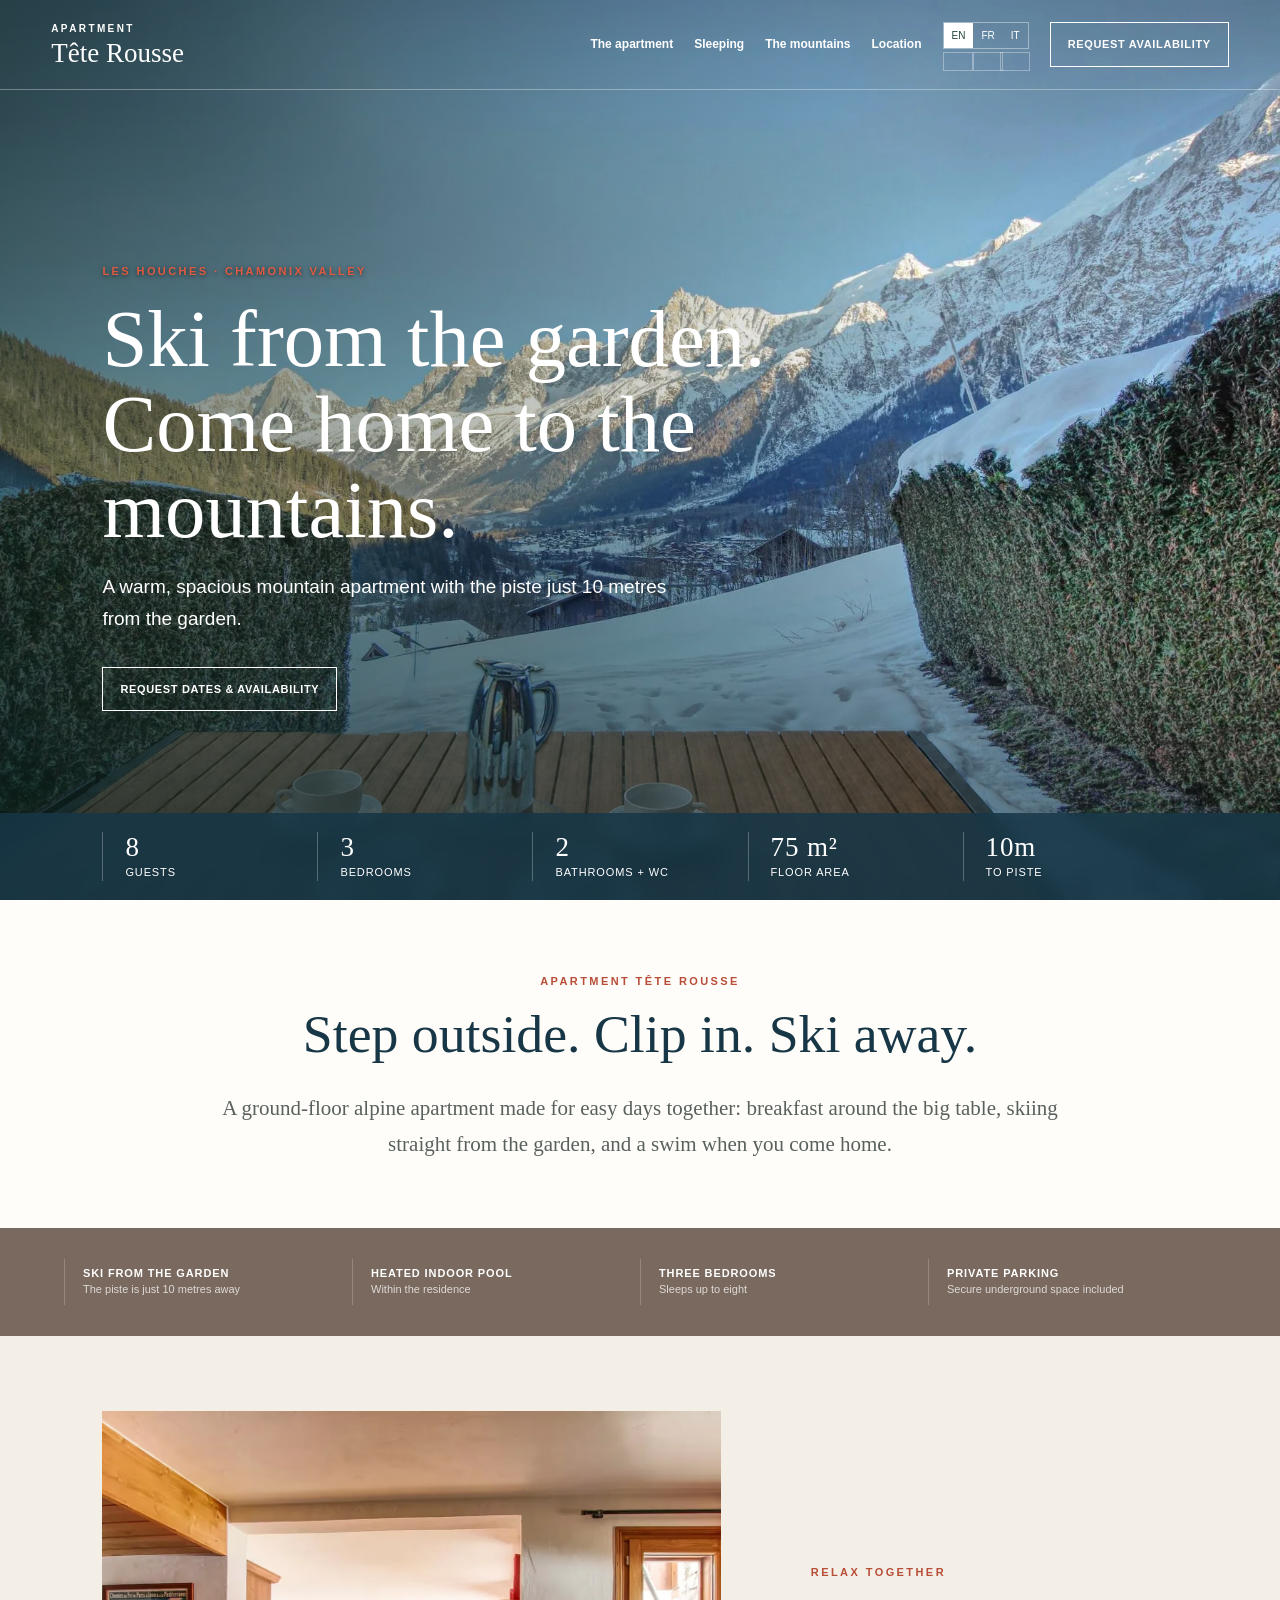
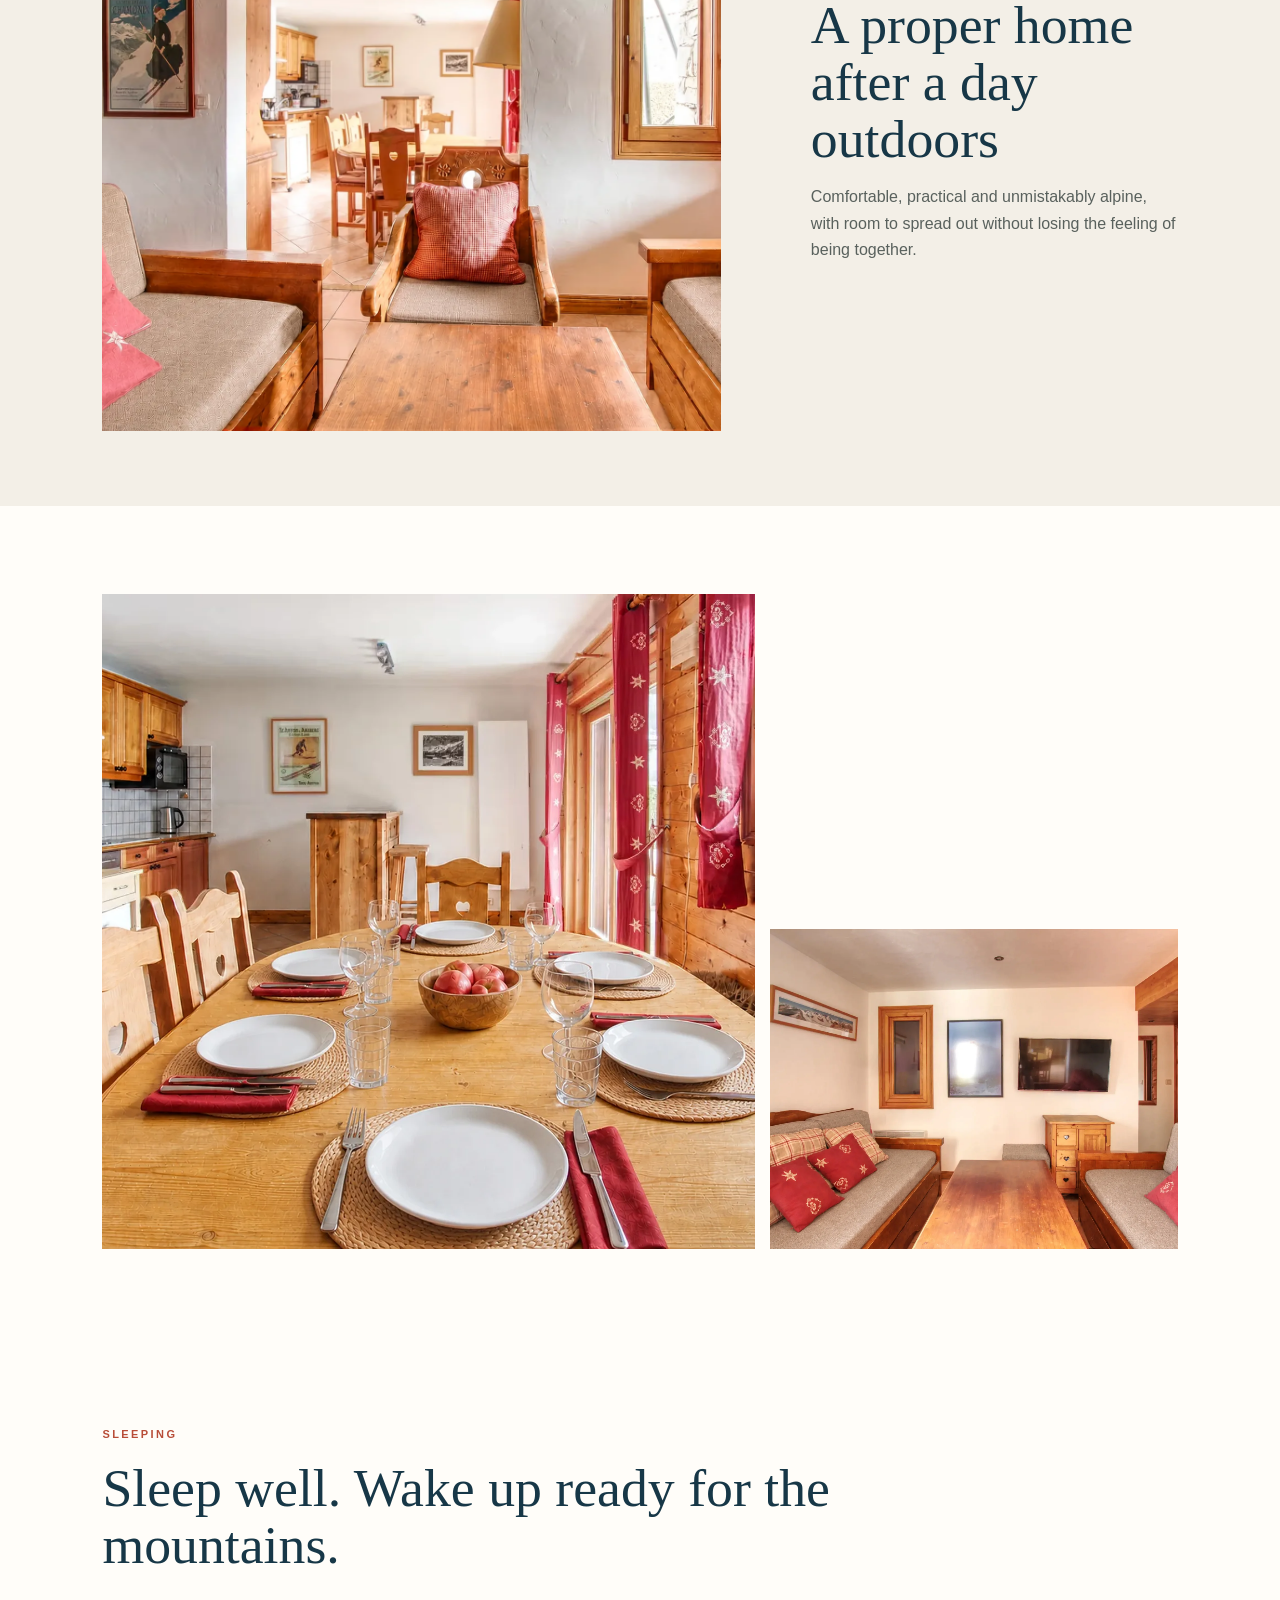
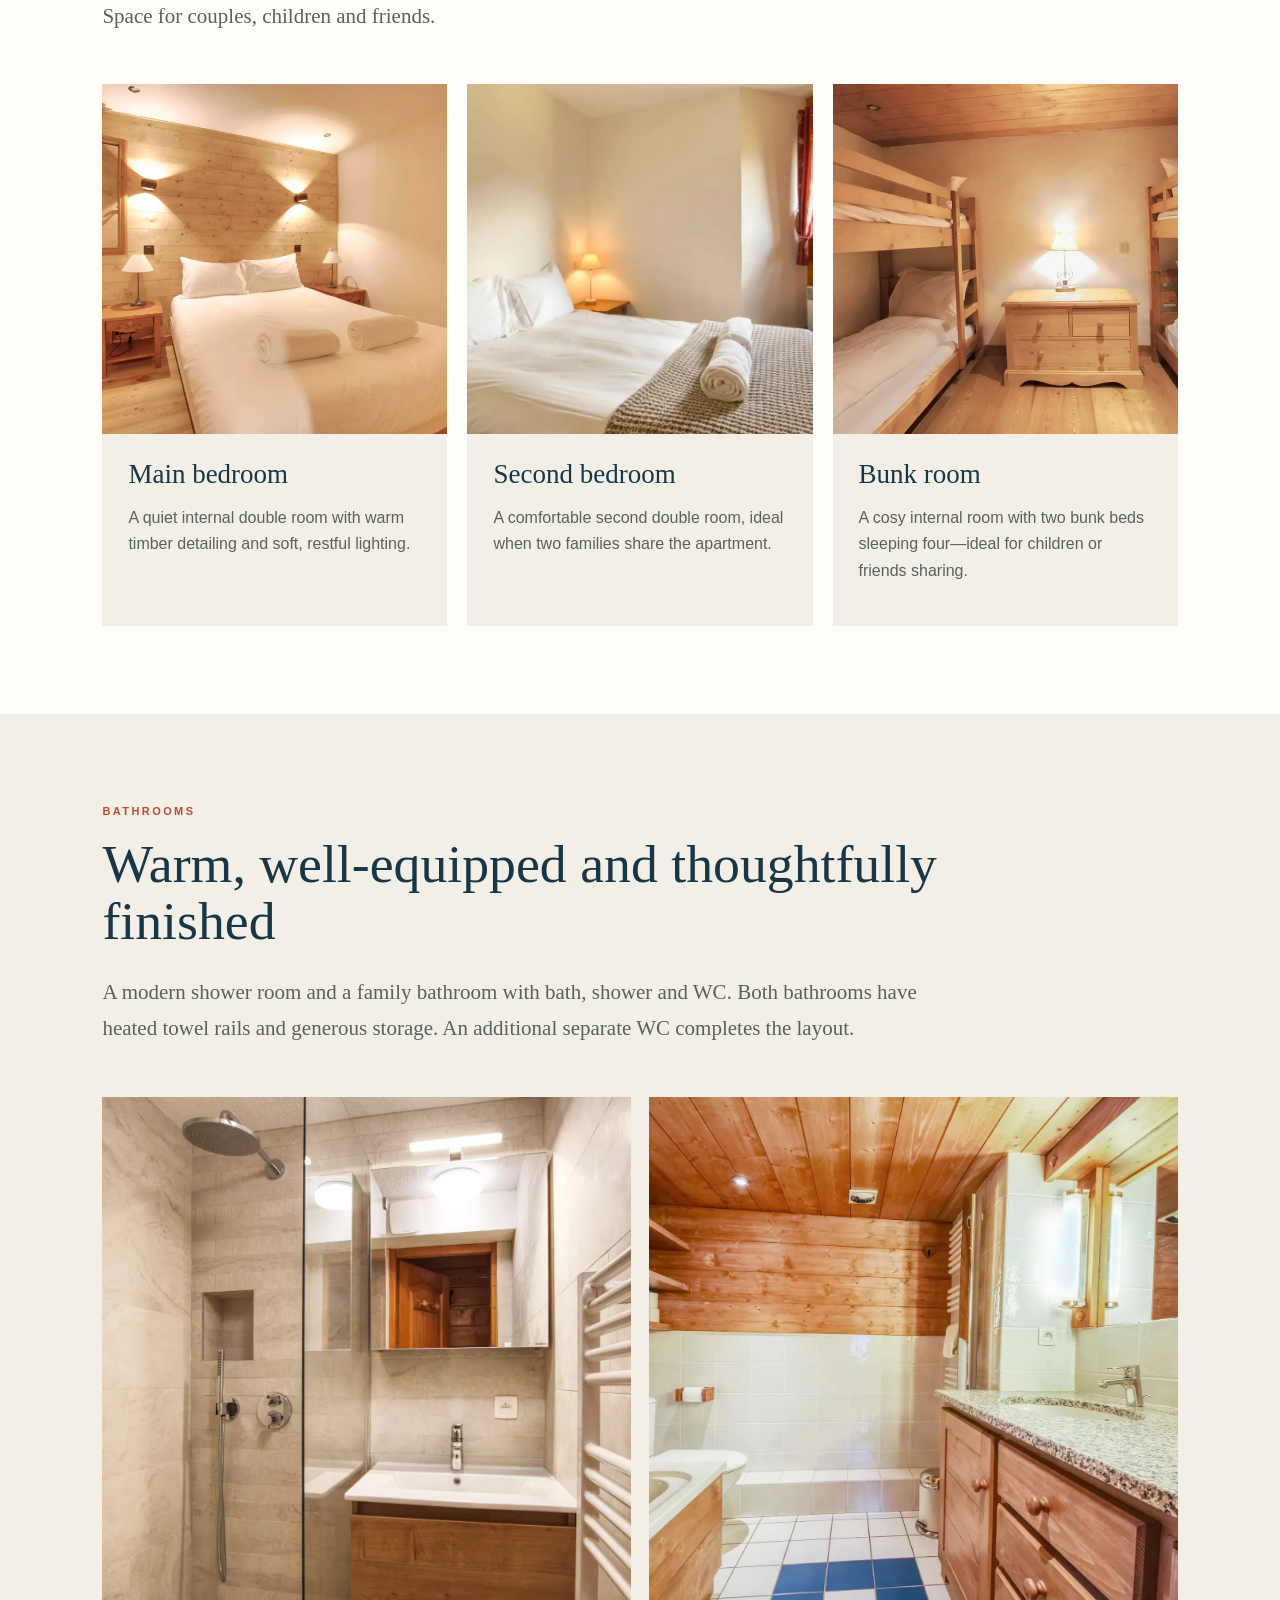
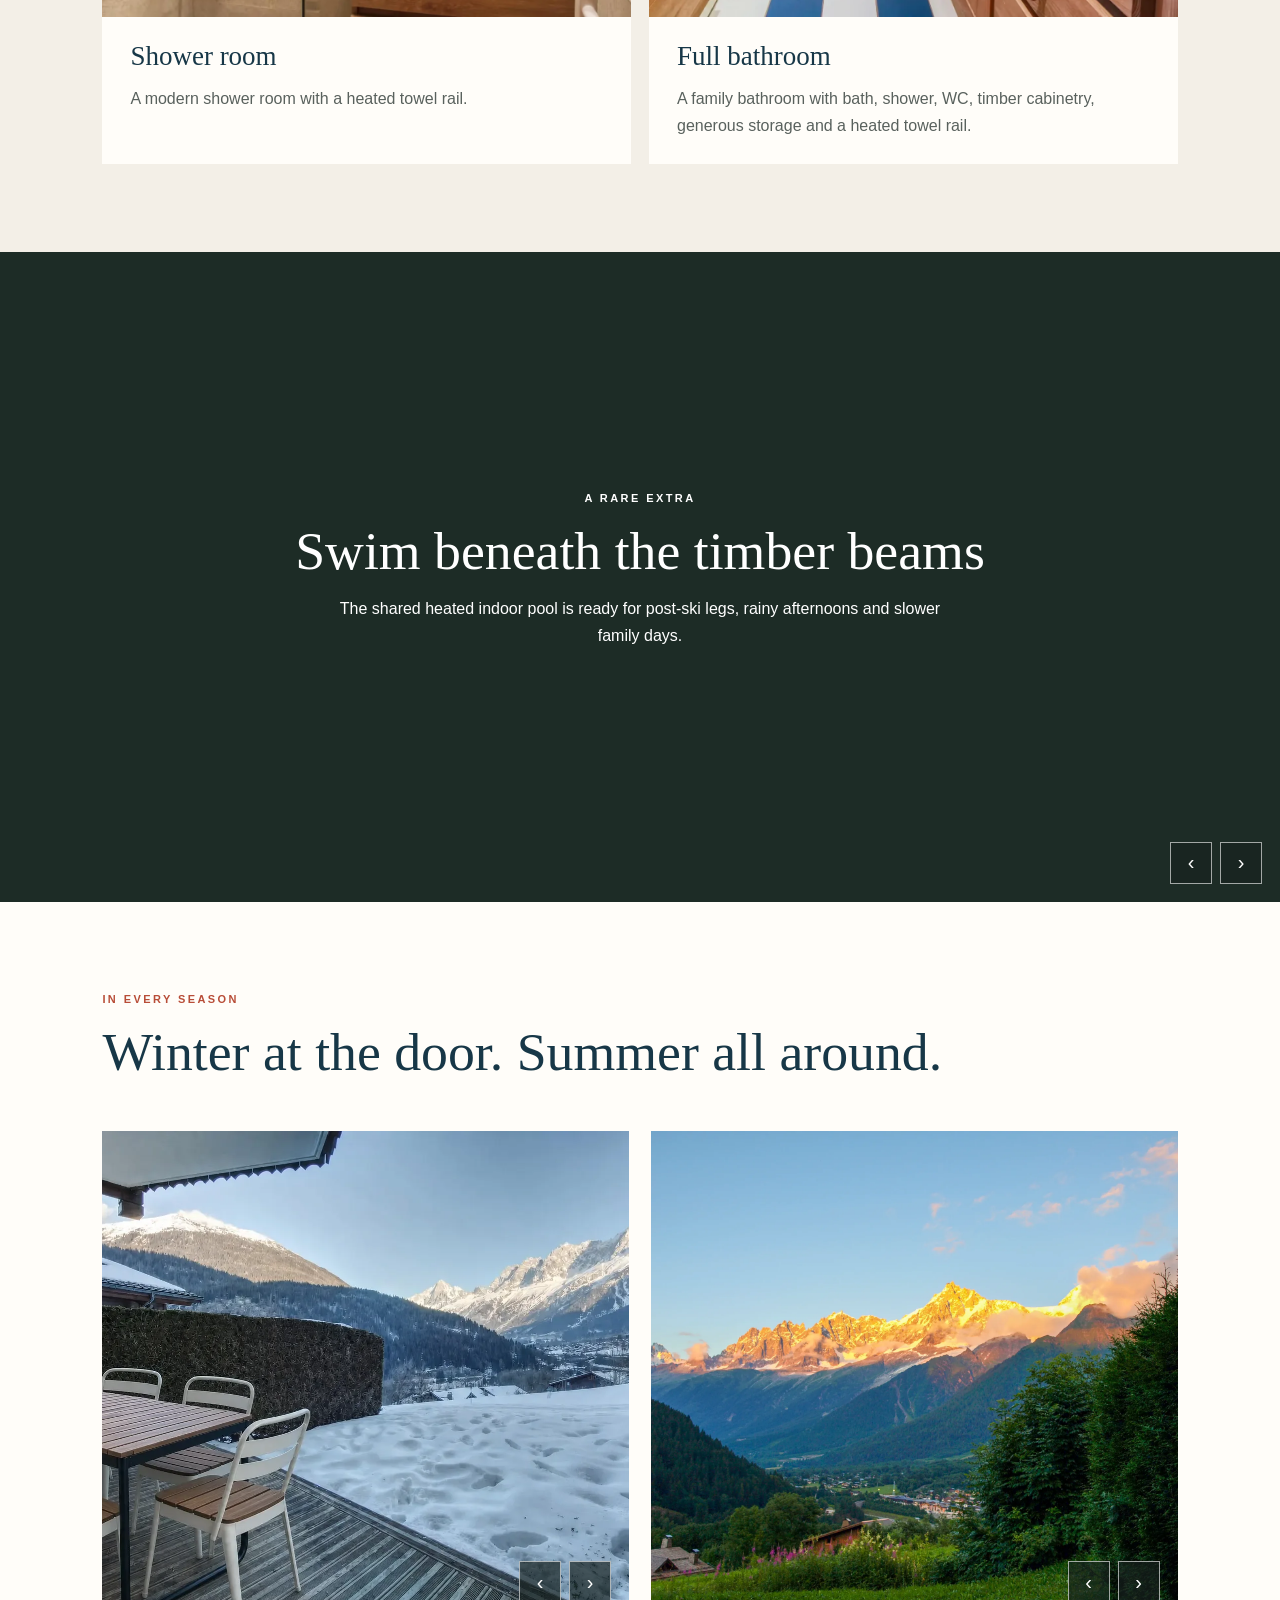
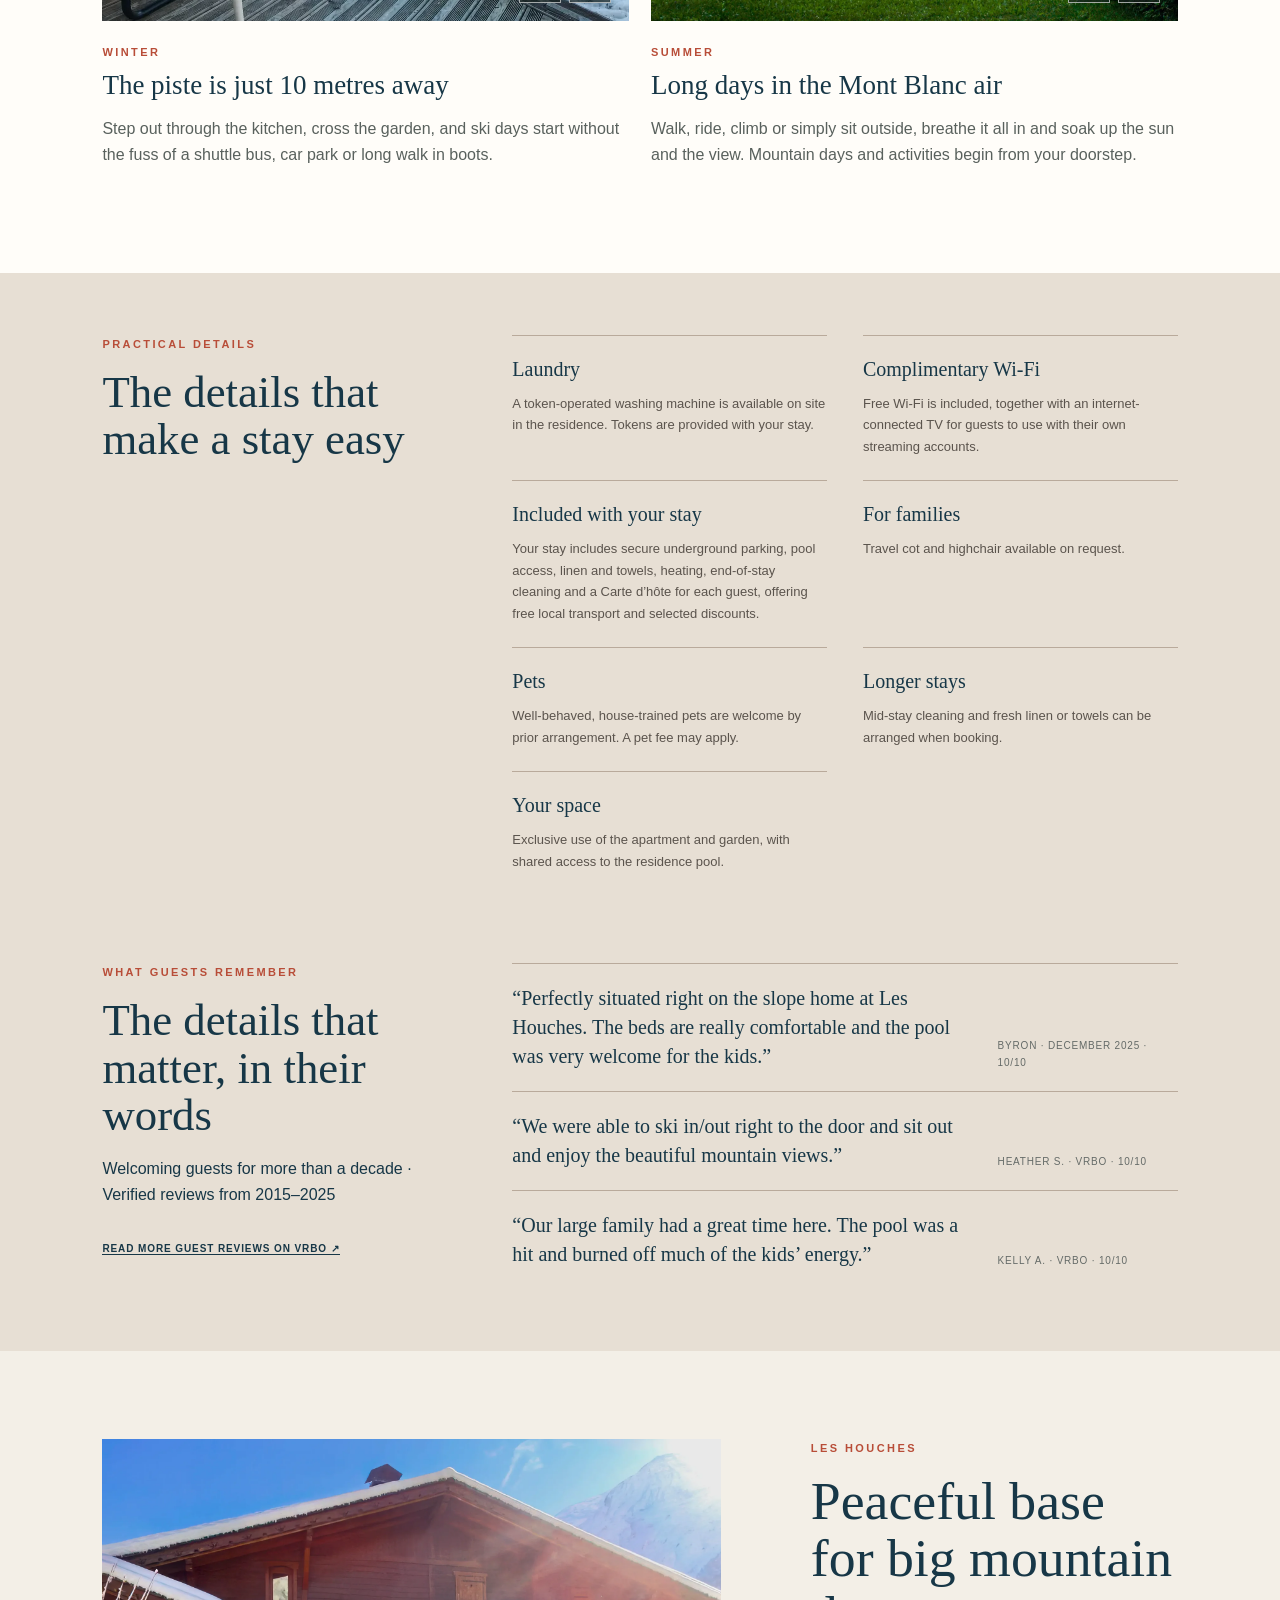
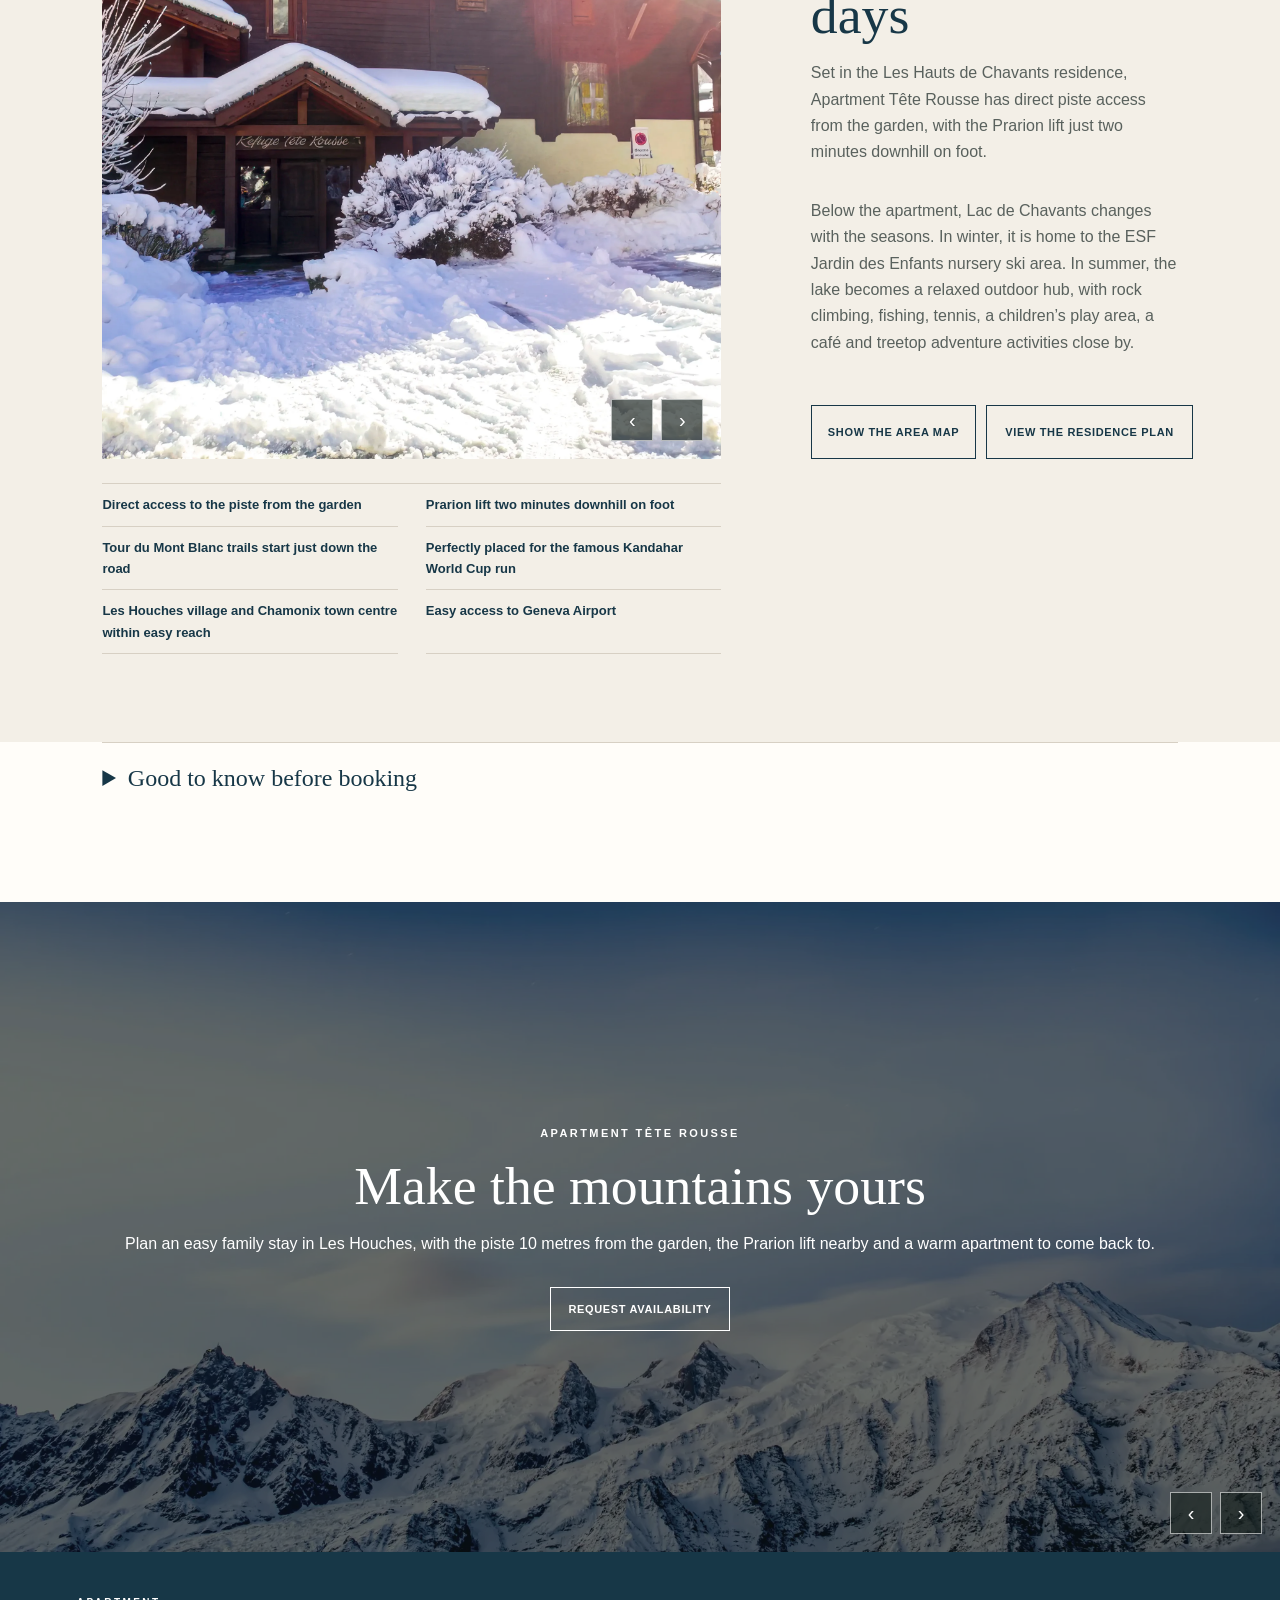
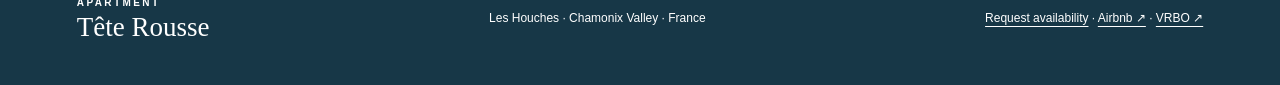
==== commit 8c56b3ee: "Add graphical language flags" ====
--- a/public/index.html
+++ b/public/index.html
@@ -1,11 +1,16 @@
 <!doctype html>
 <html lang="en"><head><meta charset="utf-8"><meta name="viewport" content="width=device-width,initial-scale=1"><title>Ski-in/Ski-out Apartment in Les Houches | Tête Rousse</title><meta name="description" content="Three-bedroom ski-in/ski-out apartment sleeping eight in Les Houches, with a heated indoor pool, private parking and the piste just 10 metres from the garden.">
+<!-- SEO START -->
+<link rel="canonical" href="https://chaletteterousse.com/">
+<link rel="alternate" hreflang="en" href="https://chaletteterousse.com/"><link rel="alternate" hreflang="fr" href="https://chaletteterousse.com/fr/"><link rel="alternate" hreflang="it" href="https://chaletteterousse.com/it/"><link rel="alternate" hreflang="x-default" href="https://chaletteterousse.com/">
+<meta name="robots" content="index,follow,max-image-preview:large"><meta property="og:type" content="website"><meta property="og:site_name" content="Apartment Tête Rousse"><meta property="og:locale" content="en_GB"><meta property="og:title" content="Ski-in/Ski-out Apartment in Les Houches | Tête Rousse"><meta property="og:description" content="Three-bedroom ski-in/ski-out apartment sleeping eight in Les Houches, with a heated indoor pool, private parking and the piste just 10 metres from the garden."><meta property="og:url" content="https://chaletteterousse.com/"><meta property="og:image" content="https://chaletteterousse.com/assets/images/apartment-tete-rousse-les-houches-ski-access.webp"><meta name="twitter:card" content="summary_large_image"><meta name="twitter:title" content="Ski-in/Ski-out Apartment in Les Houches | Tête Rousse"><meta name="twitter:description" content="Three-bedroom ski-in/ski-out apartment sleeping eight in Les Houches, with a heated indoor pool, private parking and the piste just 10 metres from the garden."><meta name="twitter:image" content="https://chaletteterousse.com/assets/images/apartment-tete-rousse-les-houches-ski-access.webp"><script type="application/ld+json">{"@context":"https://schema.org","@type":"VacationRental","additionalType":"Apartment","identifier":"7414300046471","name":"Apartment Tête Rousse","url":"https://chaletteterousse.com/","description":"Three-bedroom ski-in/ski-out apartment sleeping eight in Les Houches, with a heated indoor pool, private parking and the piste just 10 metres from the garden.","image":["https://chaletteterousse.com/assets/images/apartment-tete-rousse-les-houches-ski-access.webp","https://chaletteterousse.com/assets/images/apartment-tete-rousse-les-houches-ski-access-living-area.webp","https://chaletteterousse.com/assets/images/apartment-tete-rousse-les-houches-ski-access-self-catering.webp","https://chaletteterousse.com/assets/images/apartment-tete-rousse-main-bedroom.webp","https://chaletteterousse.com/assets/images/apartment-tete-rousse-double-bedroom.webp","https://chaletteterousse.com/assets/images/apartment-tete-rousse-bunk-beds.webp","https://chaletteterousse.com/assets/images/apartment-tete-rousse-family-bathroom.webp","https://chaletteterousse.com/assets/images/apartment-tete-rousse-shower-room.webp","https://chaletteterousse.com/assets/images/apartment-tete-rousse-heated-indoor-pool.webp"],"latitude":45.893378,"longitude":6.782342,"address":{"@type":"PostalAddress","addressLocality":"Les Houches","postalCode":"74310","addressCountry":"FR"},"containsPlace":{"@type":"Accommodation","additionalType":"EntirePlace","occupancy":{"@type":"QuantitativeValue","value":8},"numberOfBedrooms":3,"numberOfBathroomsTotal":2,"floorSize":{"@type":"QuantitativeValue","value":75,"unitCode":"MTK"}},"sameAs":["https://www.airbnb.co.uk/rooms/3753695","https://www.vrbo.com/en-gb/p1436267?vgdc=HAUK&preferlocale=true"]}</script>
+<!-- SEO END -->
 <style>
 :root{--ink:#173747;--cream:#f3efe7;--paper:#fffdf9;--pine:#244438;--slate:#173747;--rust:#b84d38;--line:#d7d0c4;--taupe:#79695e}*{box-sizing:border-box}html{scroll-behavior:smooth}body{margin:0;background:var(--paper);color:var(--ink);font:16px/1.65 Arial,sans-serif}img{width:100%;display:block;object-fit:cover}a{color:inherit;text-decoration:none}h1,h2,h3{font-family:Georgia,serif;font-weight:400;line-height:1.06;margin:0}h1{font-size:clamp(48px,6.3vw,94px)}h2{font-size:clamp(36px,4.2vw,63px)}h3{font-size:27px}.header{position:absolute;z-index:10;display:flex;align-items:center;justify-content:space-between;width:100%;min-height:90px;padding:0 4vw;color:#fff;border-bottom:1px solid #ffffff55}.brand{font:27px/.9 Georgia,serif;white-space:nowrap}.brand small{display:block;font:700 10px Arial;letter-spacing:.24em;text-transform:uppercase;margin-bottom:7px}.nav{display:flex;gap:21px;align-items:center;font-size:12px;font-weight:bold}.cta,.button{border:1px solid currentColor;padding:12px 17px;text-transform:uppercase;font-size:11px;font-weight:bold;letter-spacing:.06em}.languages{display:flex;border:1px solid #ffffff66}.languages button{border:0;background:transparent;color:#fff;padding:7px 8px;font-size:10px;cursor:pointer}.languages button.active{background:#fff;color:var(--pine)}.menu{display:none;background:none;color:white;border:1px solid white;padding:8px 12px}.hero{height:min(900px,100vh);min-height:700px;position:relative;color:white}.hero>img{height:100%;object-position:center top}.shade{position:absolute;inset:0;background:linear-gradient(90deg,#10251f96,transparent 72%),linear-gradient(0deg,#111a1685,transparent 48%)}.hero-copy{position:absolute;left:8vw;bottom:21%;max-width:760px}.tag{font-size:11px;font-weight:bold;letter-spacing:.22em;text-transform:uppercase;margin:0 0 16px}.hero-copy p:not(.tag){font-size:19px;max-width:580px}.button{display:inline-block;margin-top:14px}.facts{position:absolute;bottom:0;width:100%;display:grid;grid-template-columns:repeat(5,1fr);padding:19px 8vw;background:#173747d9;backdrop-filter:blur(7px)}.facts span{border-left:1px solid #ffffff44;padding-left:22px;font-size:11px;text-transform:uppercase;letter-spacing:.08em}.facts b{display:block;font:27px Georgia,serif;text-transform:none}.facts i{font-style:normal}.section{padding:88px 8vw}.intro{text-align:center;max-width:1080px;margin:auto;padding-top:72px;padding-bottom:65px}.dark{color:var(--rust)}.hero .tag{color:#e05a43;font-weight:800;text-shadow:0 1px 4px #10251fd9}.split.section{padding-top:75px;padding-bottom:75px}.lead{max-width:860px;margin:28px auto 0;font:21px/1.7 Georgia,serif;color:#59615d}.amenities{display:grid;grid-template-columns:repeat(4,1fr);background:var(--taupe);color:white;padding:31px 5vw}.amenities div{padding:7px 18px;border-left:1px solid #ffffff33}.amenities b,.amenities span{display:block}.amenities b{font:700 11px/1.35 Arial,sans-serif;letter-spacing:.08em;text-transform:uppercase}.amenities span{font-size:11px;opacity:.75}.split,.location{display:grid;grid-template-columns:1.35fr .8fr;gap:7vw;align-items:center;background:var(--cream)}.split img,.location .slider{height:620px}.split p:not(.tag),.location p,.detail-copy p{color:#59615d}.mosaic{display:grid;grid-template-columns:1.6fr 1fr;grid-template-rows:320px 320px;gap:15px}.mosaic img{height:100%}.mosaic .main{grid-row:span 2}.heading{max-width:850px;margin-bottom:50px}.cards{display:grid;grid-template-columns:repeat(3,1fr);gap:20px}.cards article{background:var(--cream)}.cards img{height:350px}.cards div{padding:26px}.cards p,.seasons p{color:#59615d}.bathrooms{background:var(--cream)}.bath-grid{display:grid;grid-template-columns:1fr 1fr;gap:18px}.bath-grid figure{margin:0;background:var(--paper)}.bath-grid img{height:520px}.bath-grid figcaption{padding:25px 28px}.bath-grid figcaption p{margin-bottom:0;color:#59615d}.bath-lead,.section-lead{margin:25px 0 0;text-align:left}.bath-note{display:grid;grid-template-columns:1fr 1fr;gap:40px;margin-top:35px}.slider{position:relative;overflow:hidden;background:#26352f}.slider img{position:absolute;inset:0;height:100%;opacity:0;transition:opacity .8s}.slider img.active{opacity:1}.slider-controls{position:absolute;z-index:2;right:18px;bottom:18px;display:flex;gap:8px}.slider-controls button{width:42px;height:42px;border:1px solid #ffffff99;background:#17211eaa;color:white;font-size:20px;cursor:pointer}.pool{height:650px;position:relative;color:#fff}.pool .slider{height:100%}.pool .slider:after,.final .slider:after{content:"";position:absolute;inset:0;background:#10201a66;pointer-events:none}.overlay{position:absolute;z-index:3;inset:0;display:flex;flex-direction:column;align-items:center;justify-content:center;text-align:center;padding:35px;pointer-events:none}.overlay a{pointer-events:auto}.footer-actions a{text-decoration:underline;text-underline-offset:4px}.overlay p:last-child{max-width:630px}.season-grid{display:grid;grid-template-columns:1fr 1fr;gap:22px}.season-slider{height:490px}.season-grid .tag{margin:22px 0 10px}.season-grid .tag.dark{color:var(--rust)}.season-grid h3{margin-top:0}.practical{display:grid;grid-template-columns:minmax(250px,.65fr) 1.35fr;gap:7vw;align-items:start;background:#e7dfd4;color:var(--ink)}.practical .heading{max-width:520px;margin:0}.practical .tag{color:var(--rust)}.practical .heading h2{font-size:clamp(36px,3.5vw,54px)}.practical-grid{display:grid;grid-template-columns:repeat(2,1fr);gap:0 36px}.practical-grid article{padding:23px 0;border-top:1px solid #b9aa9b}.practical-grid h3{font-size:20px}.practical-grid p{font-size:13px;color:#5b544d;margin-bottom:0}.practical,.reviews{padding-top:62px;padding-bottom:62px}.practical{padding-bottom:34px}.reviews{padding-top:34px}.reviews{display:grid;grid-template-columns:minmax(250px,.65fr) 1.35fr;gap:7vw;align-items:start;background:#e7dfd4}.reviews .heading{max-width:520px;margin:0}.reviews .heading h2{font-size:clamp(36px,3.5vw,54px)}.review-grid{display:grid;grid-template-columns:1fr}.review-grid blockquote{margin:0;padding:20px 0;display:grid;grid-template-columns:1fr 180px;gap:25px;align-items:end;border-top:1px solid #b9aa9b}.review-grid blockquote p{font:20px/1.45 Georgia,serif;margin:0}.review-grid cite{font-style:normal;font-size:10px;text-transform:uppercase;letter-spacing:.08em;color:#656b68}.reviews-link{display:inline-block;margin-top:18px;border-bottom:1px solid currentColor;font:700 10px Arial,sans-serif;letter-spacing:.09em;text-transform:uppercase}.location ul{padding:0;list-style:none;border-top:1px solid var(--line)}.location{align-items:start}.location-media,.location-copy{min-width:0}.location-copy{min-height:620px;display:flex;flex-direction:column}.location-media ul{margin:24px 0 0;display:grid;grid-template-columns:repeat(2,1fr);column-gap:28px}.location-actions{display:flex;align-items:stretch;gap:10px;margin-top:auto;padding-top:22px}.location-actions summary,.location-actions .plan-button{display:flex;align-items:center;justify-content:center;height:54px;padding:0 18px;white-space:nowrap}.location .tag.dark,.seasons>.heading .tag.dark{color:var(--rust)}.location .slider img[src$="apartment-tete-rousse-mountain-view.webp"]{object-position:center 22%}.location li{padding:10px 0;border-bottom:1px solid var(--line);font-size:13px;font-weight:bold}.map-pop{margin-top:0}.map-pop summary{cursor:pointer;display:inline-block;border:1px solid var(--ink);padding:11px 16px;text-transform:uppercase;font-size:11px;font-weight:bold;letter-spacing:.06em}.map-pop iframe{width:100%;height:360px;border:0;margin-top:20px}.location-actions .map-pop summary,.location-actions .plan-button{display:flex;align-items:center;justify-content:center;text-align:center}.plan-button{margin:0;background:transparent;color:var(--ink);cursor:pointer}.plan-modal{position:fixed;z-index:50;inset:0;display:none;align-items:center;justify-content:center;padding:30px;background:#101817dc}.plan-modal.open{display:flex}.plan-dialog{position:relative;width:min(1000px,94vw);max-height:92vh;overflow:auto;background:var(--paper);padding:18px;box-shadow:0 24px 80px #0008}.plan-dialog img{max-height:74vh;object-fit:contain}.plan-dialog p{margin:15px 4px 2px;color:#59615d}.plan-close{position:absolute;z-index:2;top:25px;right:25px;width:42px;height:42px;border:1px solid #fff;background:#17211ed9;color:#fff;font-size:25px;cursor:pointer}.good{padding-top:0}.good details{border-top:1px solid var(--line);padding:22px 0}.good summary{font:24px Georgia,serif;cursor:pointer}.good .columns{columns:2;column-gap:50px;color:#59615d}.final{height:650px;position:relative;color:#fff}.final .slider{height:100%}.final .slider img{height:100%;filter:brightness(.62);object-position:center 66%}.final .slider img[src*="summer-mountain-view-hero"]{object-position:center 38%}.final .slider-controls{z-index:4}footer{display:flex;justify-content:space-between;align-items:center;background:var(--slate);color:#fff;padding:45px 6vw;font-size:12px}
 @media(max-width:1000px){.header{height:74px}.menu{display:block}.nav{display:none;position:absolute;top:74px;left:0;right:0;flex-direction:column;align-items:flex-start;background:#17211ef7;padding:25px}.nav.open{display:flex}.facts{padding:16px 5vw}.amenities{grid-template-columns:repeat(3,1fr);gap:18px}.section{padding:75px 6vw}.split,.location{grid-template-columns:1fr}.split img,.location .slider{height:480px}.cards{grid-template-columns:1fr 1fr}.cards article:last-child{grid-column:span 2}.practical{grid-template-columns:1fr}.practical .heading{margin-bottom:30px}.practical-grid{grid-template-columns:1fr 1fr}.reviews{grid-template-columns:1fr}.reviews .heading{margin-bottom:30px}.reviews-link{grid-column:1}.review-grid{grid-template-columns:1fr}}
 @media(max-width:580px){.location-actions{display:grid;grid-template-columns:1fr}.location-actions>*{width:100%}.location-actions summary,.location-actions .plan-button{width:100%}.location-media ul{grid-template-columns:1fr}.hero{height:auto;min-height:0}.hero>img{position:absolute;inset:0;height:760px}.hero .shade{height:760px;bottom:auto}.hero .tag{font-size:12px;line-height:1.4}.hero-copy{position:relative;z-index:1;left:auto;right:auto;bottom:auto;min-height:760px;padding:180px 6vw 52px;display:flex;flex-direction:column;justify-content:flex-end}.hero-copy .button{align-self:flex-start}.facts{position:relative;bottom:auto;grid-template-columns:1fr 1fr;gap:15px}.amenities{grid-template-columns:1fr 1fr}.mosaic{grid-template-columns:1fr;grid-template-rows:370px 250px 250px}.mosaic .main{grid-row:auto}.cards,.season-grid,.bath-grid,.bath-note,.practical-grid{grid-template-columns:1fr}.cards article:last-child{grid-column:auto}.cards img{height:290px}.bath-grid img{height:340px}.season-slider{height:340px}.review-grid blockquote{grid-template-columns:1fr;gap:12px}.pool,.final{height:560px}.good .columns{columns:1}footer{flex-direction:column;align-items:flex-start;gap:20px}}
-</style></head><body>
-<header class="header"><a class="brand" href="#top"><small>Apartment</small>Tête Rousse</a><button class="menu">Menu</button><nav class="nav"><a href="#apartment" data-i18n="navApartment">The apartment</a><a href="#sleeping" data-i18n="navSleeping">Sleeping</a><a href="#mountains" data-i18n="navMountains">The mountains</a><a href="#location" data-i18n="navLocation">Location</a><div class="languages" aria-label="Language"><button class="active" data-lang="en">EN</button><button data-lang="fr">FR</button><button data-lang="it">IT</button></div><a class="cta" href="book-now.html" data-i18n="availability">Request availability</a></nav></header>
+.languages{position:relative;margin-bottom:19px}.languages button{position:relative}.languages .flag{position:absolute;top:calc(100% + 5px);left:50%;width:28px;height:17px;object-fit:cover;transform:translateX(-50%);box-shadow:0 0 0 1px #ffffff55}</style></head><body>
+<header class="header"><a class="brand" href="#top"><small>Apartment</small>Tête Rousse</a><button class="menu">Menu</button><nav class="nav"><a href="#apartment" data-i18n="navApartment">The apartment</a><a href="#sleeping" data-i18n="navSleeping">Sleeping</a><a href="#mountains" data-i18n="navMountains">The mountains</a><a href="#location" data-i18n="navLocation">Location</a><div class="languages" aria-label="Language"><button class="active" data-lang="en"><span>EN</span><img class="flag" src="/assets/flags/gb.svg" alt=""></button><button data-lang="fr"><span>FR</span><img class="flag" src="/assets/flags/fr.svg" alt=""></button><button data-lang="it"><span>IT</span><img class="flag" src="/assets/flags/it.svg" alt=""></button></div><a class="cta" href="book-now.html" data-i18n="availability">Request availability</a></nav></header>
 <main id="top"><section class="hero"><img src="assets/images/apartment-tete-rousse-les-houches-ski-access.webp" alt="Snowy garden and panoramic mountains" fetchpriority="high" decoding="async"><div class="shade"></div><div class="hero-copy"><p class="tag" data-i18n="place">Les Houches · Chamonix Valley</p><h1 data-i18n="heroTitle">Ski from the garden. Come home to the mountains.</h1><p data-i18n="heroText">A warm, spacious mountain apartment with the piste just 10 metres from the garden.</p><a class="button" href="book-now.html" data-i18n="viewDates">Request dates & availability</a></div><div class="facts"><span><b>8</b><i data-i18n="guests">guests</i></span><span><b>3</b><i data-i18n="bedrooms">bedrooms</i></span><span><b>2</b><i data-i18n="bathroomsStat">bathrooms + WC</i></span><span><b>75 m²</b><i data-i18n="floorArea">floor area</i></span><span><b>10m</b><i data-i18n="piste">to piste</i></span></div></section>
 <section class="intro section" id="apartment"><p class="tag dark" data-i18n="introTag">Apartment Tête Rousse</p><h2 data-i18n="introTitle">Step outside. Clip in. Ski away.</h2><p class="lead" data-i18n="introText">A ground-floor alpine apartment made for easy days together: breakfast around the big table, skiing straight from the garden, and a swim when you come home.</p></section>
 <section class="amenities"><div><b data-i18n="a1">Ski from the garden</b><span data-i18n="a1s">The piste is just 10 metres away</span></div><div><b data-i18n="a2">Heated indoor pool</b><span data-i18n="a2s">Within the residence</span></div><div><b data-i18n="a4">Three bedrooms</b><span data-i18n="a4s">Sleeps up to eight</span></div><div><b data-i18n="a3">Private parking</b><span data-i18n="a3s">Secure underground space included</span></div></section>
@@ -19,12 +24,12 @@
 <div class="plan-modal" data-plan-modal role="dialog" aria-modal="true" aria-labelledby="plan-caption" aria-hidden="true"><div class="plan-dialog"><button class="plan-close" type="button" data-plan-close aria-label="Close residence plan">&times;</button><img src="assets/images/les-hauts-de-chavants-residence-plan.webp" alt="Plan of the Les Hauts de Chavants residence" loading="lazy" decoding="async"><p id="plan-caption" data-i18n="planCaption">Les Hauts de Chavants residence layout. Apartment Tête Rousse is located on the ground floor in the Tête Rousse Refuge facing the ski slopes.</p></div></div>
 <section class="good section"><details><summary data-i18n="goodTitle">Good to know before booking</summary><div class="columns"><p data-i18n="goodText">Optional services and charges—including cot hire, extra cleaning, fresh linen and pet fees—should be confirmed when booking. Pool services are subject to the residence’s operating arrangements. Property registration number: 7414300046471. Property reference: 1436267.</p></div></details></section>
 <section class="final"><div class="slider" data-slider><img class="active" src="assets/images/chamonix-valley-winter-scene5.webp" alt="Winter mountains in the Chamonix Valley" loading="lazy" decoding="async"><img src="assets/images/les-hauts-de-chavants-winter.webp" alt="Les Hauts de Chavants in winter" loading="lazy" decoding="async"><img src="assets/images/apartment-tete-rousse-summer-mountain-view-hero.webp" alt="Summer mountain view from Les Houches" loading="lazy" decoding="async"><div class="slider-controls"><button data-prev aria-label="Previous closing image">&#8249;</button><button data-next aria-label="Next closing image">&#8250;</button></div></div><div class="overlay"><p class="tag" data-i18n="finalTag">Apartment T&ecirc;te Rousse</p><h2 data-i18n="finalTitle">Make the mountains yours</h2><p data-i18n="finalText">Plan an easy family stay in Les Houches, with the piste 10 metres from the garden, the Prarion lift nearby and a warm apartment to come back to.</p><a class="button" href="book-now.html" data-i18n="availability">Request availability</a></div></section></main>
-<footer><a class="brand" href="#top"><small>Apartment</small>Tête Rousse</a><span data-i18n="footerPlace">Les Houches · Chamonix Valley · France</span><span class="footer-actions"><a href="book-now.html" data-i18n="availability">Request availability</a> · <a target="_blank" href="https://www.airbnb.co.uk/rooms/3753695" data-i18n="book">Airbnb ↗</a></span></footer>
+<footer><a class="brand" href="#top"><small>Apartment</small>Tête Rousse</a><span data-i18n="footerPlace">Les Houches · Chamonix Valley · France</span><span class="footer-actions"><a href="book-now.html" data-i18n="availability">Request availability</a> · <a target="_blank" href="https://www.airbnb.co.uk/rooms/3753695" data-i18n="book">Airbnb ↗</a> · <a target="_blank" rel="noreferrer" href="https://www.vrbo.com/en-gb/p1436267?vgdc=HAUK&amp;preferlocale=true">VRBO ↗</a></span></footer>
 <script>
 const T={"fr":{"navApartment":"L’appartement","navSleeping":"Couchages","navMountains":"La montagne","navLocation":"Situation","availability":"Demander les disponibilités","place":"Les Houches · Vallée de Chamonix","heroTitle":"Skiez depuis le jardin. Rentrez au cœur des montagnes.","heroText":"Un appartement de montagne chaleureux et spacieux, avec la piste à seulement 10 mètres du jardin.","viewDates":"Demander les dates et disponibilités","guests":"voyageurs","bedrooms":"chambres","bathroomsStat":"salles de bains + WC","floorArea":"surface habitable","piste":"jusqu’à la piste","introTag":"Appartement Tête Rousse","introTitle":"Sortez. Chaussez. Skiez.","introText":"Un appartement alpin en rez-de-jardin pensé pour des séjours faciles à plusieurs : petit-déjeuner autour de la grande table, départ à ski depuis le jardin et baignade au retour.","a1":"Skiez depuis le jardin","a1s":"La piste est à seulement 10 mètres","a2":"Piscine intérieure chauffée","a2s":"Dans la résidence","a4":"Trois chambres","a4s":"Jusqu’à huit personnes","a3":"Parking privé","a3s":"Place sécurisée en garage souterrain incluse","livingTag":"Se retrouver","livingTitle":"Un vrai chez-soi après une journée au grand air","livingText":"Confortable, pratique et résolument alpin, avec assez d’espace pour chacun sans perdre le plaisir d’être ensemble.","sleeping":"Couchages","sleepTitle":"Dormez bien. Réveillez-vous prêts pour la montagne.","sleepLead":"De la place pour les couples, les enfants et les amis.","mainRoom":"Chambre principale","mainText":"Une chambre double intérieure au calme, avec des finitions chaleureuses en bois et un éclairage doux et reposant.","secondRoom":"Deuxième chambre","secondText":"Une deuxième chambre double confortable, idéale lorsque deux familles partagent l’appartement.","bunkRoom":"Chambre avec lits superposés","bunkText":"Une chambre intérieure chaleureuse avec deux lits superposés pour quatre personnes, idéale pour les enfants ou les amis.","bathTag":"Salles de bains","bathTitle":"Chaleureuses, bien équipées et soigneusement aménagées","bathLead":"Une salle d’eau moderne et une salle de bains familiale avec baignoire, douche et WC. Les deux salles de bains disposent de sèche-serviettes et de nombreux rangements. Un WC séparé supplémentaire complète l’agencement.","showerTitle":"Salle d’eau","showerText":"Une salle d’eau moderne avec sèche-serviettes.","fullBathTitle":"Salle de bains familiale","fullBathText":"Une salle de bains familiale avec baignoire, douche, WC, meubles en bois, nombreux rangements et sèche-serviettes.","poolTag":"Un vrai plus","poolTitle":"Nagez sous la charpente en bois","poolText":"La piscine intérieure chauffée commune est parfaite après le ski, pendant les après-midi pluvieux et lors des journées tranquilles en famille.","seasons":"En toute saison","mountainTitle":"L’hiver à la porte. L’été tout autour.","winter":"Hiver","winterTitle":"La piste est à seulement 10 mètres","winterText":"Sortez par la cuisine, traversez le jardin et commencez votre journée de ski sans navette, parking ni longue marche en chaussures de ski.","summer":"Été","summerTitle":"De longues journées dans l’air du Mont-Blanc","summerText":"Marchez, roulez, grimpez ou asseyez-vous simplement dehors pour respirer l’air pur, profiter du soleil et admirer la vue. Les activités en montagne commencent dès le pas de la porte.","includedTag":"Détails pratiques","includedTitle":"Tout ce qui facilite le séjour","laundryH":"Laverie","laundryP":"Une machine à laver à jetons est disponible dans la résidence. Les jetons sont fournis pendant votre séjour.","wifiH":"Wi-Fi offert","wifiP":"Le Wi-Fi est inclus, ainsi qu’une télévision connectée à utiliser avec vos propres comptes de streaming.","arrivalH":"Inclus dans votre séjour","arrivalP":"Votre séjour comprend une place sécurisée en garage souterrain, l’accès à la piscine, le linge de lit et les serviettes, le chauffage, le ménage de fin de séjour et une Carte d’hôte par personne, donnant accès aux transports locaux gratuits et à certaines réductions.","familyH":"Pour les familles","familyP":"Lit bébé et chaise haute disponibles sur demande.","petsH":"Animaux","petsP":"Les animaux propres, bien élevés et habitués à vivre en intérieur sont acceptés sur accord préalable. Des frais peuvent s’appliquer.","longH":"Séjours prolongés","longP":"Un ménage intermédiaire ainsi que du linge ou des serviettes propres peuvent être organisés lors de la réservation.","accessH":"Votre espace","accessP":"Usage exclusif de l’appartement et du jardin, avec accès partagé à la piscine de la résidence.","reviewTag":"Ce que les voyageurs retiennent","reviewTitle":"Les détails qui comptent, avec leurs propres mots","reviewNote":"Plus de dix ans d’accueil · Avis vérifiés de 2015 à 2025","reviewLink":"Lire davantage d’avis sur VRBO ↗","review1":"« Parfaitement situé directement sur la piste de retour aux Houches. Les lits sont très confortables et la piscine a été très appréciée des enfants. »","review2":"« Nous pouvions skier jusqu’à la porte, puis nous asseoir dehors pour profiter de la magnifique vue sur les montagnes. »","review3":"« Notre grande famille a passé un excellent séjour. La piscine a beaucoup plu aux enfants et leur a permis de bien se dépenser. »","cite1":"Byron · décembre 2025 · 10/10","cite2":"Heather S. · VRBO · 10/10","cite3":"Kelly A. · VRBO · 10/10","loc1":"Accès direct à la piste depuis le jardin","loc2":"Le Prarion à deux minutes à pied en descendant","loc3":"Les sentiers du Tour du Mont-Blanc commencent juste en contrebas","loc4":"Idéalement situé pour la célèbre piste de Coupe du monde du Kandahar","loc5":"Le village des Houches et le centre de Chamonix sont facilement accessibles","loc6":"Accès facile à l’aéroport de Genève","locationTag":"Les Houches","locationTitle":"Un pied-à-terre paisible pour de grandes journées en montagne","locationText":"Situé dans la résidence Les Hauts de Chavants, l’Appartement Tête Rousse offre un accès direct à la piste depuis le jardin, le Prarion se trouvant à seulement deux minutes à pied en descendant.","locationText2":"En contrebas de l’appartement, le lac des Chavants change au fil des saisons. En hiver, il accueille le Jardin des Enfants de l’ESF. En été, le lac devient un lieu de détente et d’activités, avec escalade, pêche, tennis, aire de jeux pour enfants, café et parcours aventure dans les arbres à proximité.","map":"Afficher la carte du secteur","planButton":"Voir le plan de la résidence","planCaption":"Plan de la résidence Les Hauts de Chavants. L’Appartement Tête Rousse est situé au rez-de-chaussée du bâtiment Refuge Tête Rousse, face aux pistes.","goodTitle":"À savoir avant de réserver","goodText":"Les services et frais optionnels, notamment la location d’un lit bébé, le ménage supplémentaire, le linge propre et les frais pour animaux, sont à confirmer lors de la réservation. L’accès à la piscine dépend des conditions d’ouverture de la résidence. Numéro d’enregistrement : 7414300046471. Référence du bien : 1436267.","finalTag":"Appartement Tête Rousse","finalTitle":"Faites de la montagne votre terrain de jeu","finalText":"Organisez un séjour familial facile aux Houches, avec la piste à 10 mètres du jardin, le Prarion tout proche et un appartement chaleureux où rentrer.","book":"Airbnb ↗","footerPlace":"Les Houches · Vallée de Chamonix · France"},"it":{"navApartment":"L’appartamento","navSleeping":"Camere","navMountains":"La montagna","navLocation":"Posizione","availability":"Richiedi disponibilità","place":"Les Houches · Valle di Chamonix","heroTitle":"Scia dal giardino. Torna a casa tra le montagne.","heroText":"Un appartamento di montagna accogliente e spazioso, con la pista a soli 10 metri dal giardino.","viewDates":"Richiedi date e disponibilità","guests":"ospiti","bedrooms":"camere","bathroomsStat":"bagni + WC","floorArea":"superficie","piste":"dalla pista","introTag":"Appartamento Tête Rousse","introTitle":"Esci. Metti gli sci. Parti.","introText":"Un appartamento alpino al piano terra pensato per giornate semplici da vivere insieme: colazione attorno al grande tavolo, sci direttamente dal giardino e una nuotata al rientro.","a1":"Scia dal giardino","a1s":"La pista è a soli 10 metri","a2":"Piscina coperta riscaldata","a2s":"All’interno del residence","a4":"Tre camere","a4s":"Fino a otto ospiti","a3":"Parcheggio privato","a3s":"Posto auto custodito nel garage sotterraneo incluso","livingTag":"Stare insieme","livingTitle":"Una vera casa dopo una giornata all’aperto","livingText":"Confortevole, pratico e inconfondibilmente alpino, con spazio per tutti senza perdere il piacere di stare insieme.","sleeping":"Camere","sleepTitle":"Dormi bene. Svegliati pronto per la montagna.","sleepLead":"Spazio per coppie, bambini e amici.","mainRoom":"Camera principale","mainText":"Una tranquilla camera matrimoniale interna, con caldi dettagli in legno e un’illuminazione morbida e riposante.","secondRoom":"Seconda camera","secondText":"Una seconda camera matrimoniale confortevole, ideale quando due famiglie condividono l’appartamento.","bunkRoom":"Camera con letti a castello","bunkText":"Un’accogliente camera interna con due letti a castello per quattro persone, ideale per bambini o amici.","bathTag":"Bagni","bathTitle":"Accoglienti, ben attrezzati e curati nei dettagli","bathLead":"Un moderno bagno con doccia e un bagno familiare con vasca, doccia e WC. Entrambi dispongono di scaldasalviette e ampio spazio contenitivo. Un ulteriore WC separato completa la disposizione.","showerTitle":"Bagno con doccia","showerText":"Un moderno bagno con doccia e scaldasalviette.","fullBathTitle":"Bagno familiare","fullBathText":"Un bagno familiare con vasca, doccia, WC, mobili in legno, ampio spazio contenitivo e scaldasalviette.","poolTag":"Un extra raro","poolTitle":"Nuota sotto le travi in legno","poolText":"La piscina coperta riscaldata condivisa è perfetta dopo lo sci, nei pomeriggi di pioggia e durante le giornate tranquille in famiglia.","seasons":"In ogni stagione","mountainTitle":"L’inverno alla porta. L’estate tutt’intorno.","winter":"Inverno","winterTitle":"La pista è a soli 10 metri","winterText":"Esci dalla cucina, attraversa il giardino e inizia la giornata sugli sci senza navetta, parcheggio o lunghe camminate con gli scarponi.","summer":"Estate","summerTitle":"Lunghe giornate nell’aria del Monte Bianco","summerText":"Cammina, pedala, arrampica o semplicemente siediti all’aperto, respira a pieni polmoni e goditi il sole e il panorama. Le giornate e le attività in montagna iniziano direttamente dalla porta di casa.","includedTag":"Dettagli pratici","includedTitle":"Tutto ciò che rende facile il soggiorno","laundryH":"Lavanderia","laundryP":"Nel residence è disponibile una lavatrice a gettoni. I gettoni sono forniti durante il soggiorno.","wifiH":"Wi-Fi gratuito","wifiP":"Il Wi-Fi è incluso, insieme a una TV connessa a Internet da utilizzare con i propri account di streaming.","arrivalH":"Incluso nel soggiorno","arrivalP":"Il soggiorno comprende un posto auto custodito nel garage sotterraneo, l’accesso alla piscina, biancheria da letto e asciugamani, riscaldamento, pulizia finale e una Carte d’hôte per ogni ospite, che offre trasporti locali gratuiti e sconti selezionati.","familyH":"Per le famiglie","familyP":"Lettino da viaggio e seggiolone disponibili su richiesta.","petsH":"Animali","petsP":"Gli animali ben educati e abituati a vivere in casa sono ammessi previo accordo. Potrebbe essere applicato un supplemento.","longH":"Soggiorni più lunghi","longP":"Pulizia intermedia e cambio di biancheria o asciugamani possono essere organizzati al momento della prenotazione.","accessH":"Il vostro spazio","accessP":"Uso esclusivo dell’appartamento e del giardino, con accesso condiviso alla piscina del residence.","reviewTag":"Ciò che gli ospiti ricordano","reviewTitle":"I dettagli che contano, nelle loro parole","reviewNote":"Oltre dieci anni di accoglienza · Recensioni verificate dal 2015 al 2025","reviewLink":"Leggi altre recensioni su VRBO ↗","review1":"« Posizione perfetta direttamente sulla pista di rientro a Les Houches. I letti sono davvero comodi e la piscina è stata molto apprezzata dai bambini. »","review2":"« Potevamo sciare fino alla porta e sederci fuori a goderci la splendida vista sulle montagne. »","review3":"« La nostra numerosa famiglia si è divertita moltissimo. La piscina è stata un successo e ha permesso ai bambini di consumare molte energie. »","cite1":"Byron · dicembre 2025 · 10/10","cite2":"Heather S. · VRBO · 10/10","cite3":"Kelly A. · VRBO · 10/10","loc1":"Accesso diretto alla pista dal giardino","loc2":"Impianto del Prarion a due minuti a piedi in discesa","loc3":"I sentieri del Tour du Mont Blanc iniziano poco più in basso","loc4":"Posizione ideale per la celebre pista Kandahar della Coppa del Mondo","loc5":"Il paese di Les Houches e il centro di Chamonix sono facilmente raggiungibili","loc6":"Facile accesso all’aeroporto di Ginevra","locationTag":"Les Houches","locationTitle":"Una base tranquilla per grandi giornate in montagna","locationText":"Situato nel residence Les Hauts de Chavants, l’Appartamento Tête Rousse offre accesso diretto alla pista dal giardino, mentre l’impianto del Prarion si trova a soli due minuti a piedi in discesa.","locationText2":"Sotto l’appartamento, il Lac de Chavants cambia con le stagioni. In inverno ospita il Jardin des Enfants dell’ESF. In estate, l’area del lago diventa un piacevole centro di attività all’aperto, con arrampicata, pesca, tennis, area giochi per bambini, caffè e percorsi avventura tra gli alberi nelle vicinanze.","map":"Mostra la mappa della zona","planButton":"Visualizza la pianta del residence","planCaption":"Pianta del residence Les Hauts de Chavants. L’Appartamento Tête Rousse si trova al piano terra dell’edificio Refuge Tête Rousse, di fronte alle piste.","goodTitle":"Da sapere prima di prenotare","goodText":"I servizi e i costi opzionali, tra cui il noleggio del lettino, le pulizie extra, il cambio di biancheria e il supplemento per animali, devono essere confermati al momento della prenotazione. L’accesso alla piscina è soggetto alle modalità di apertura del residence. Numero di registrazione: 7414300046471. Riferimento della proprietà: 1436267.","finalTag":"Appartamento Tête Rousse","finalTitle":"Fai tua la montagna","finalText":"Organizza un facile soggiorno in famiglia a Les Houches, con la pista a 10 metri dal giardino, il Prarion vicino e un appartamento accogliente in cui tornare.","book":"Airbnb ↗","footerPlace":"Les Houches · Valle di Chamonix · Francia"}};
 const original={};document.querySelectorAll("[data-i18n]").forEach(el=>original[el.dataset.i18n]=el.textContent);
 function lang(l){document.documentElement.lang=l;document.querySelectorAll("[data-i18n]").forEach(el=>el.textContent=l==="en"?original[el.dataset.i18n]:(T[l][el.dataset.i18n]||original[el.dataset.i18n]));document.querySelectorAll("[data-lang]").forEach(b=>b.classList.toggle("active",b.dataset.lang===l));localStorage.setItem("lang",l)}
-document.querySelectorAll("[data-lang]").forEach(b=>b.onclick=()=>lang(b.dataset.lang));lang(localStorage.getItem("lang")||"en");
+const languageUrls={en:"/",fr:"/fr/",it:"/it/"};document.querySelectorAll("[data-lang]").forEach(b=>b.onclick=()=>location.href=languageUrls[b.dataset.lang]);lang("en");
 const mb=document.querySelector(".menu"),nav=document.querySelector(".nav");mb.onclick=()=>nav.classList.toggle("open");nav.querySelectorAll("a").forEach(a=>a.onclick=()=>nav.classList.remove("open"));
 document.querySelectorAll("[data-slider]").forEach(s=>{const im=[...s.querySelectorAll("img")];let n=0;const show=x=>{im[n].classList.remove("active");n=(x+im.length)%im.length;im[n].classList.add("active")};s.querySelector("[data-prev]").onclick=()=>show(n-1);s.querySelector("[data-next]").onclick=()=>show(n+1);setInterval(()=>show(n+1),6000)});
 const planModal=document.querySelector("[data-plan-modal]"),planOpen=document.querySelector("[data-plan-open]"),planClose=document.querySelector("[data-plan-close]");const closePlan=()=>{planModal.classList.remove("open");planModal.setAttribute("aria-hidden","true");planOpen.focus()};planOpen.onclick=()=>{planModal.classList.add("open");planModal.setAttribute("aria-hidden","false");planClose.focus()};planClose.onclick=closePlan;planModal.onclick=e=>{if(e.target===planModal)closePlan()};document.addEventListener("keydown",e=>{if(e.key==="Escape"&&planModal.classList.contains("open"))closePlan()});
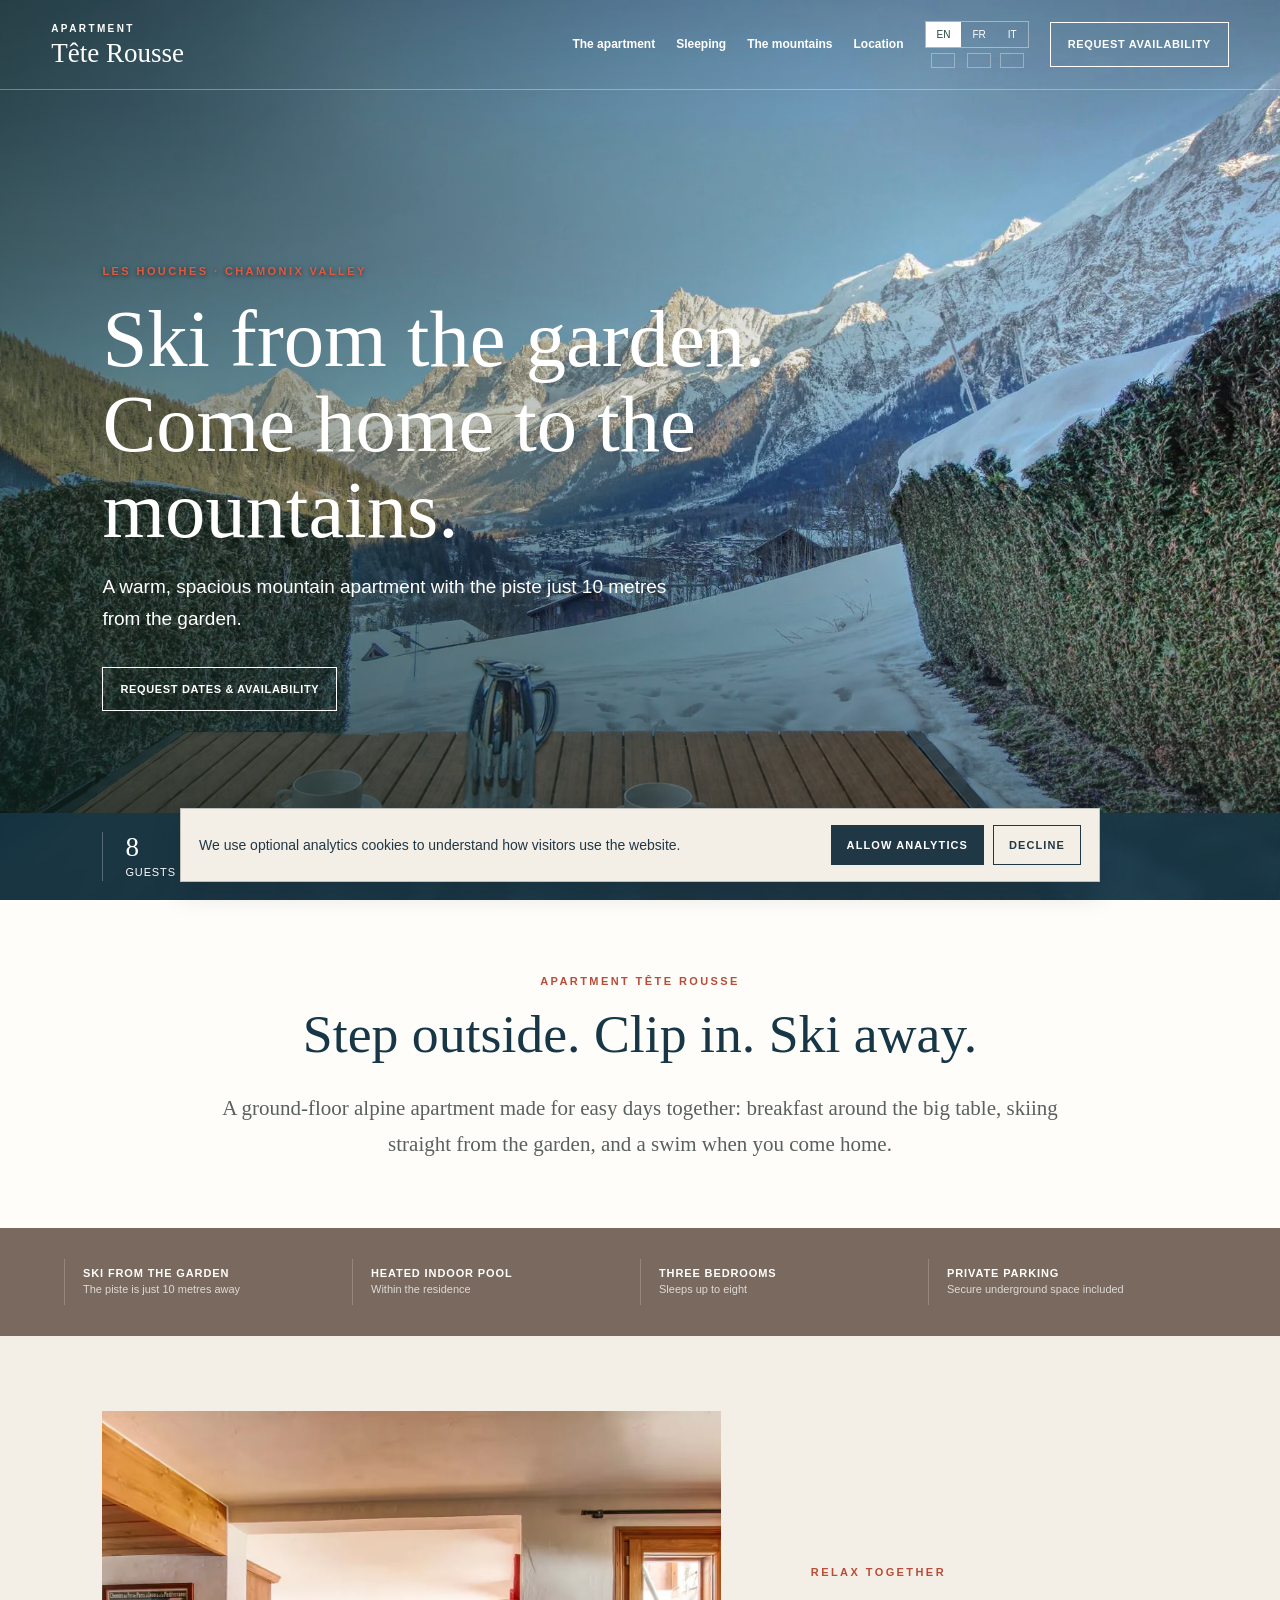
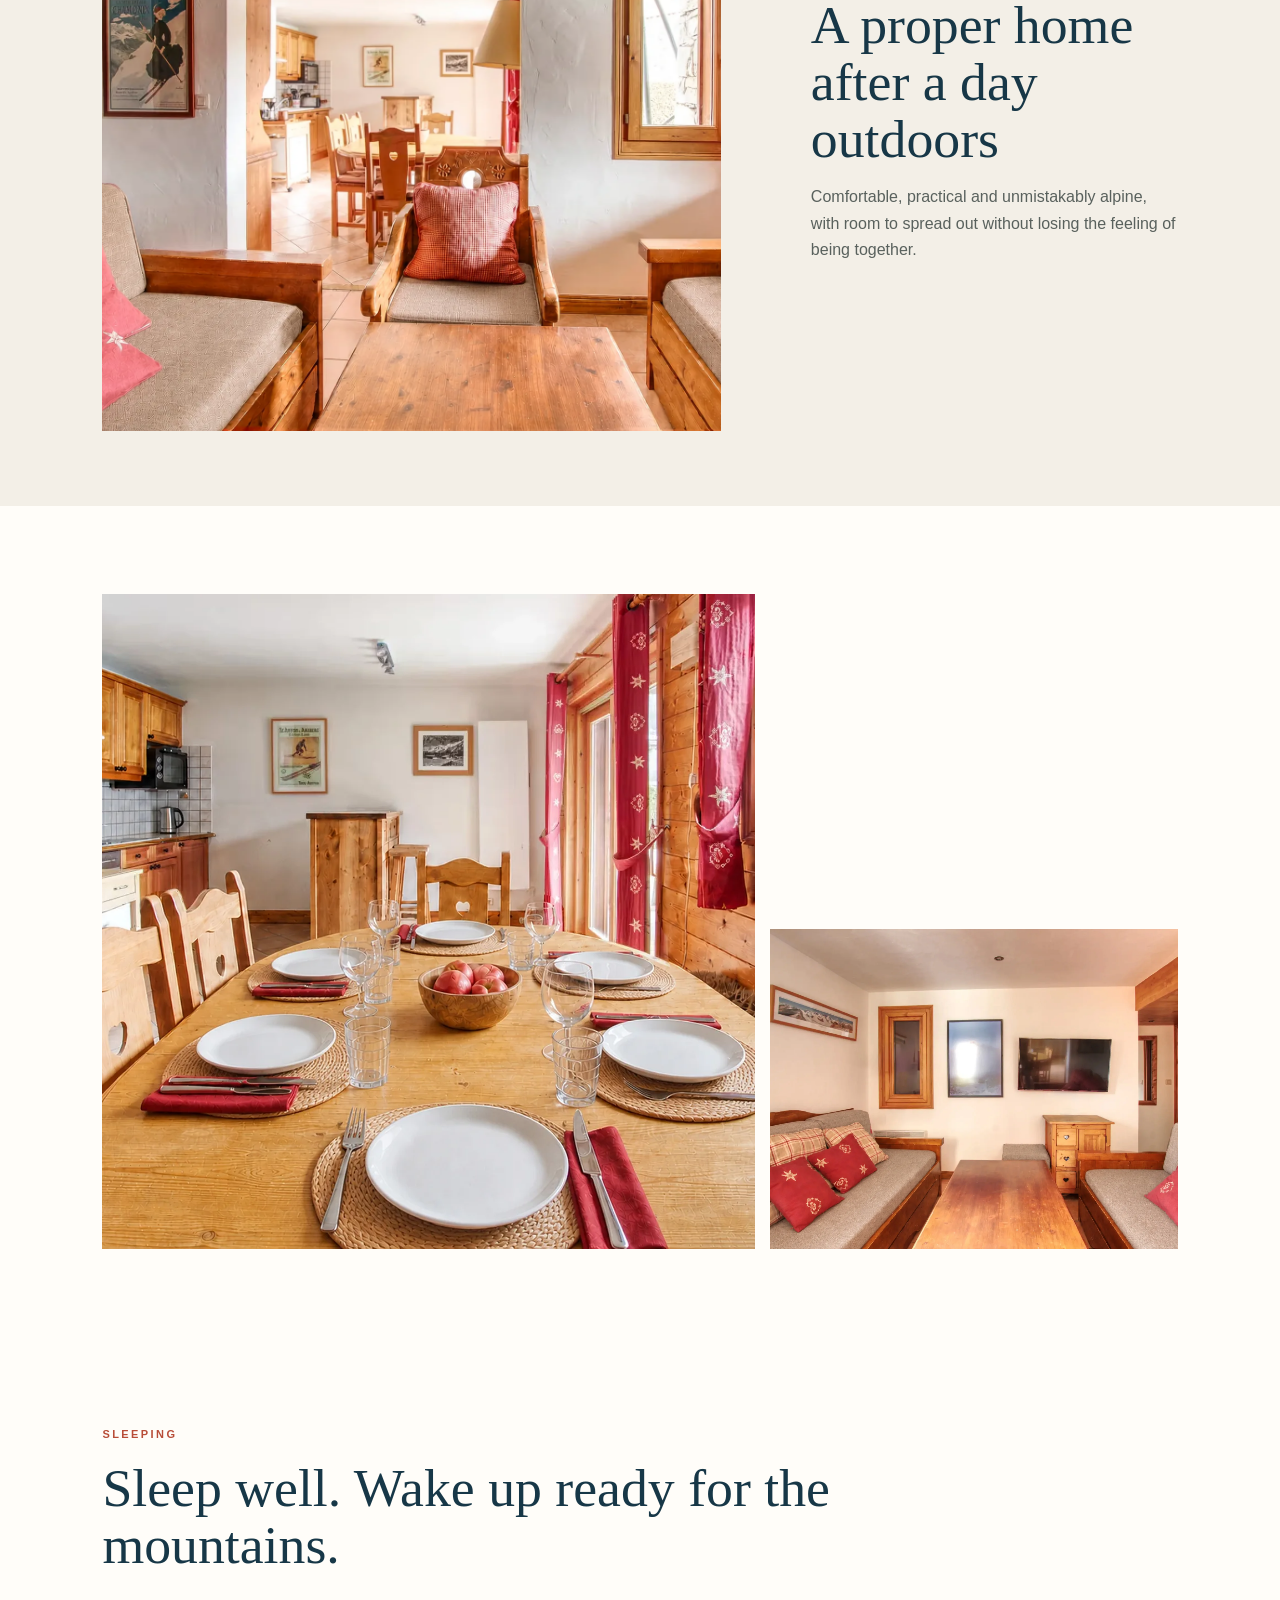
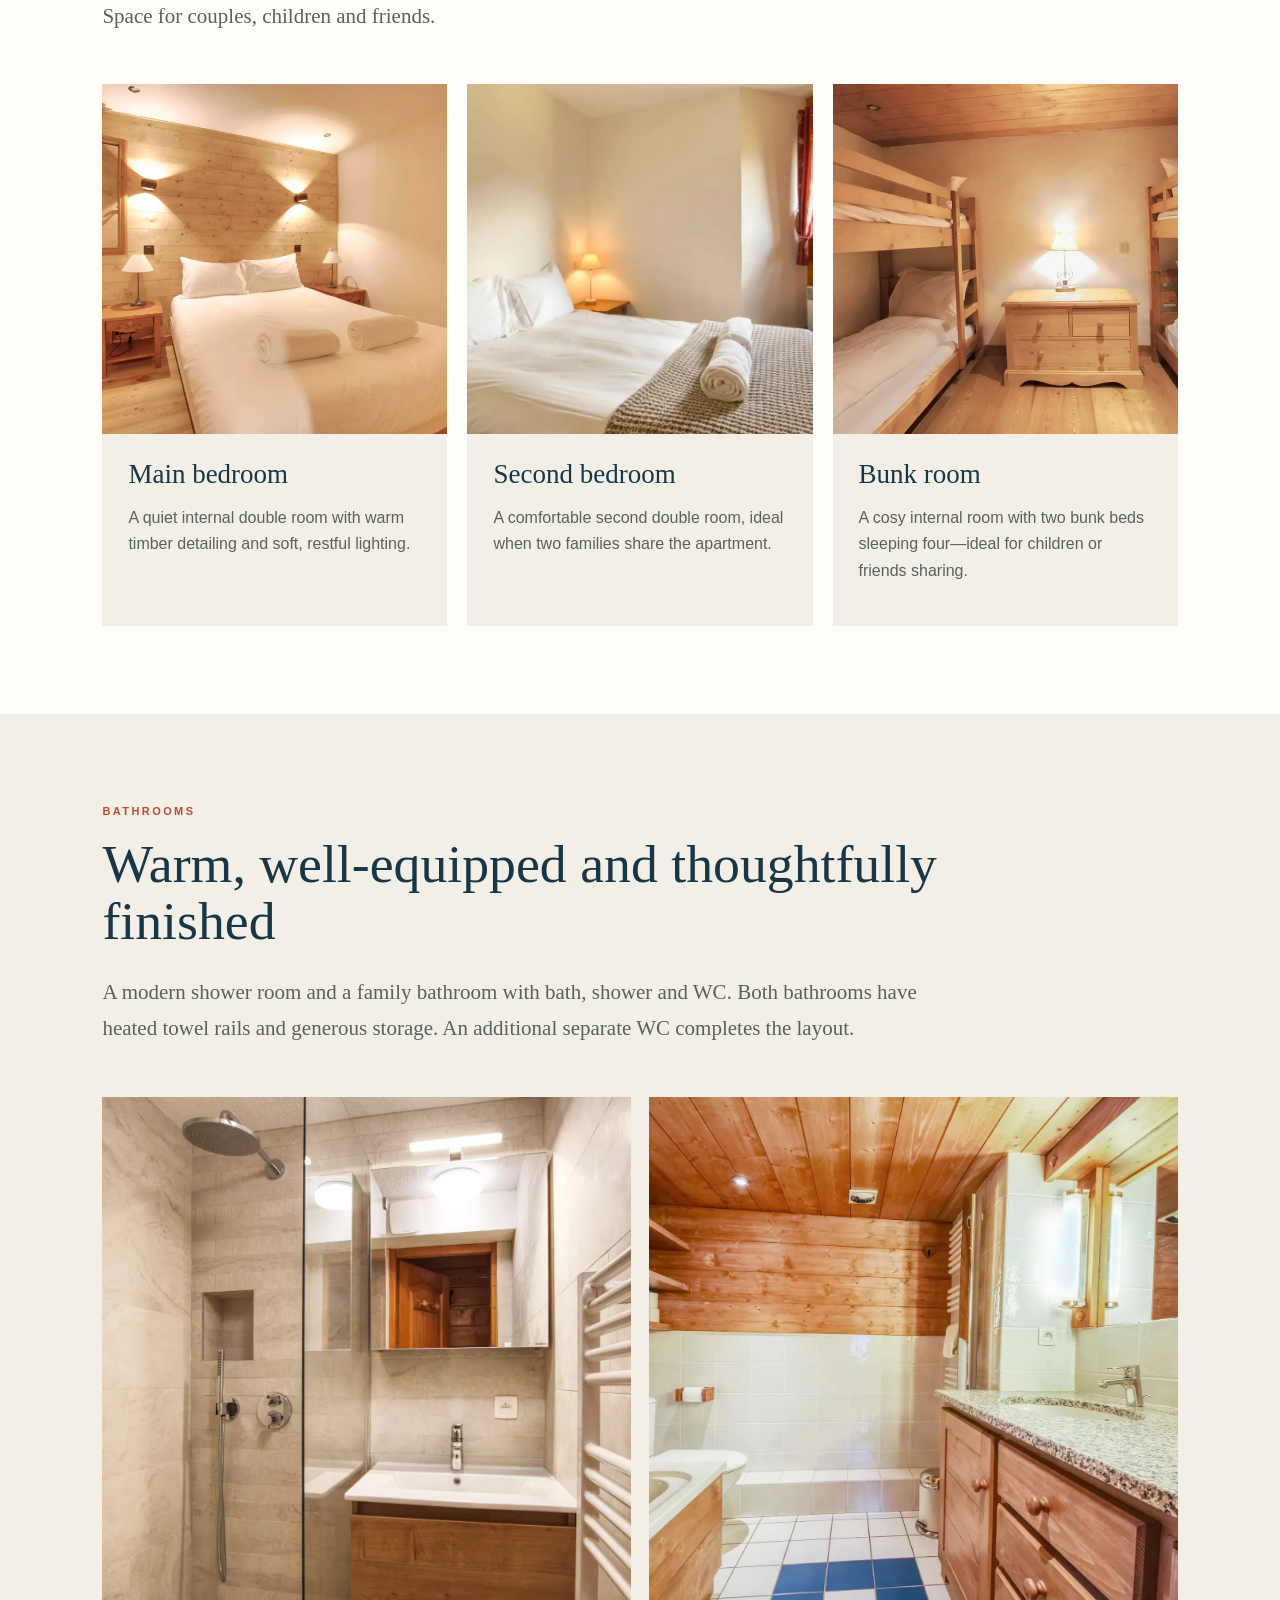
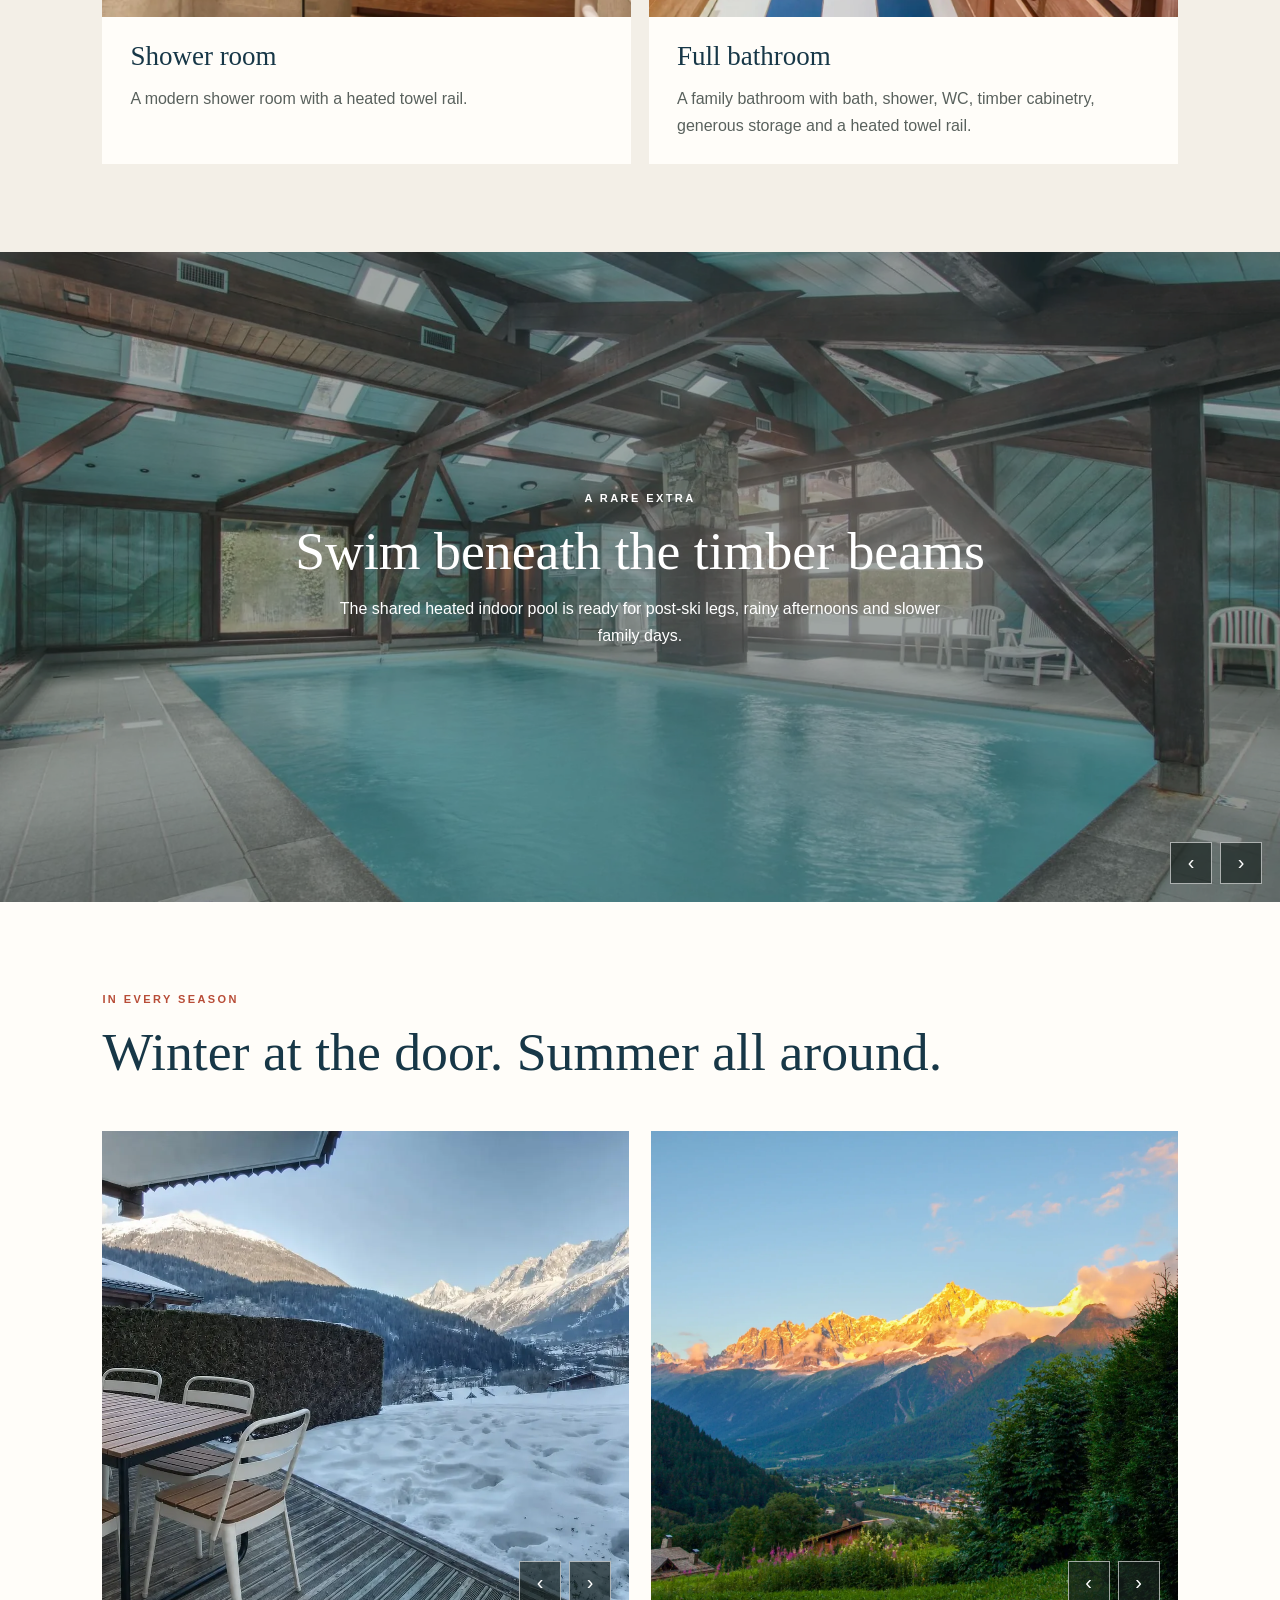
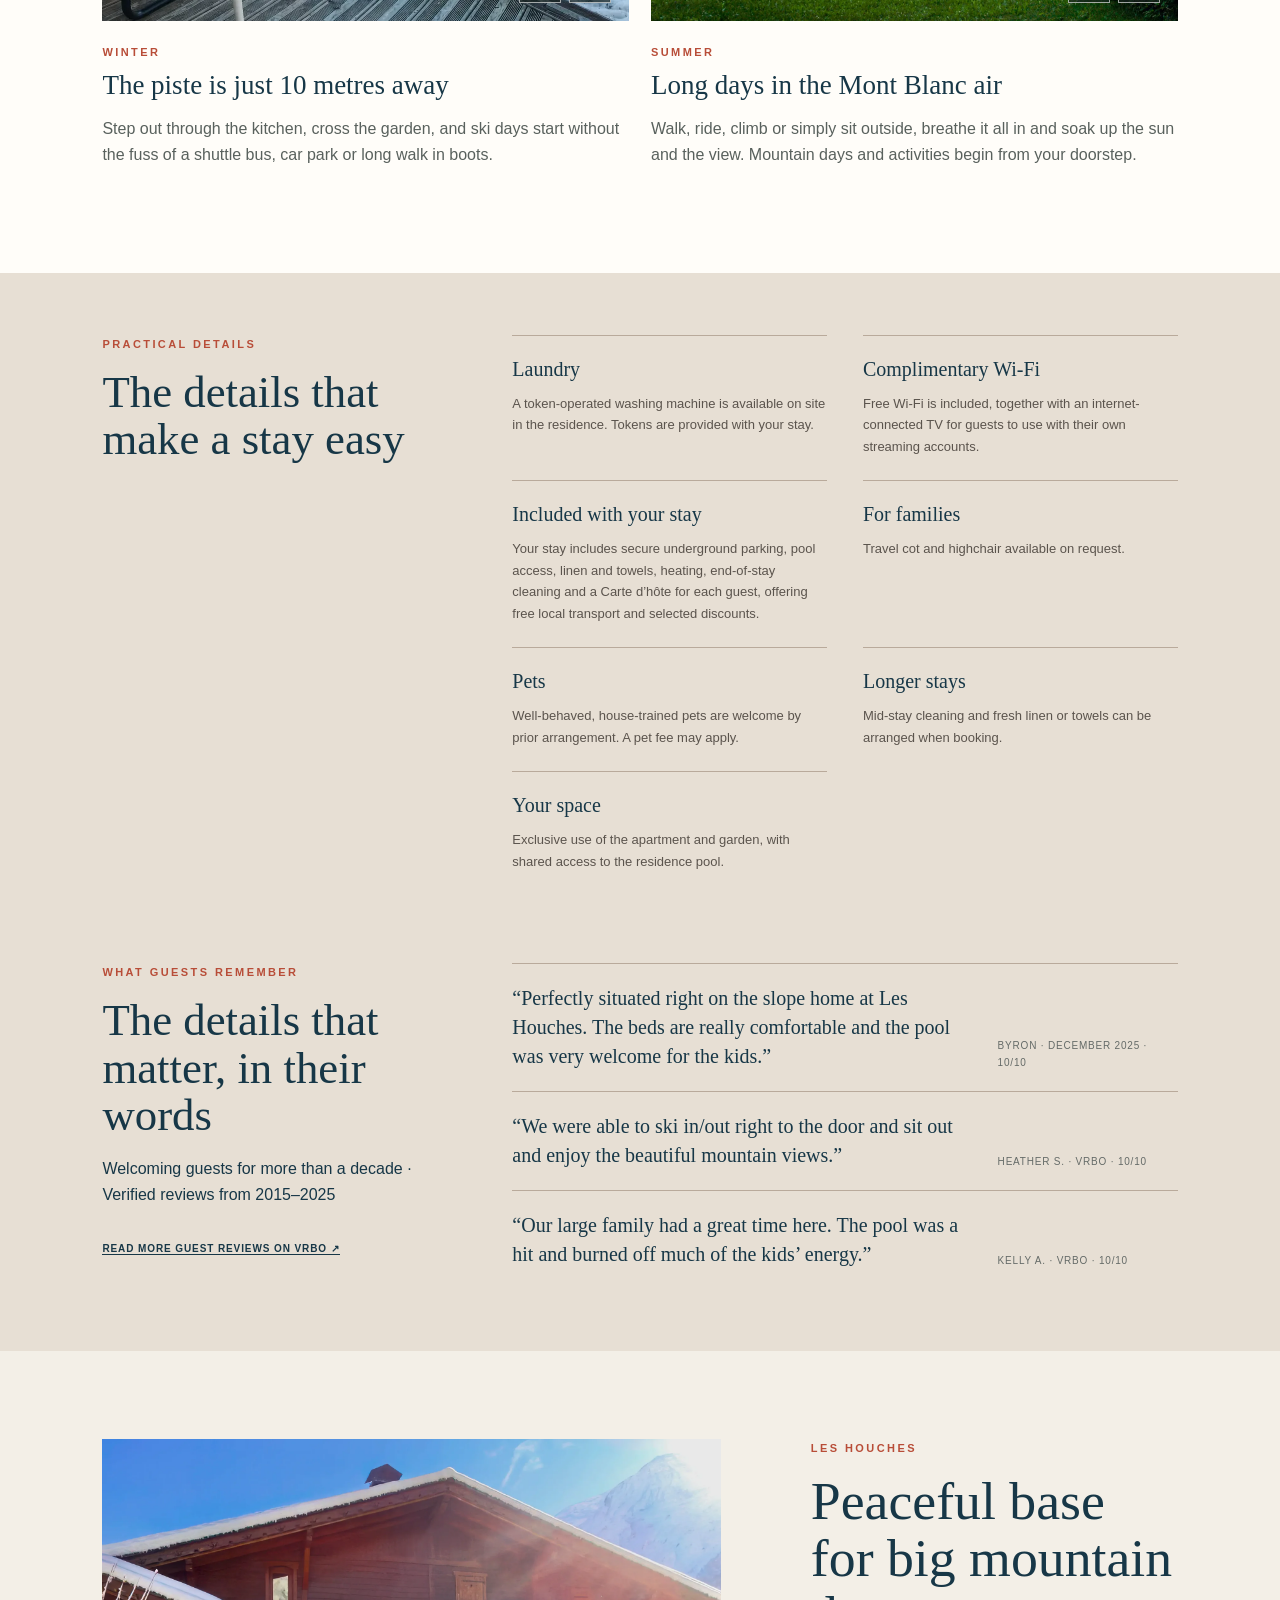
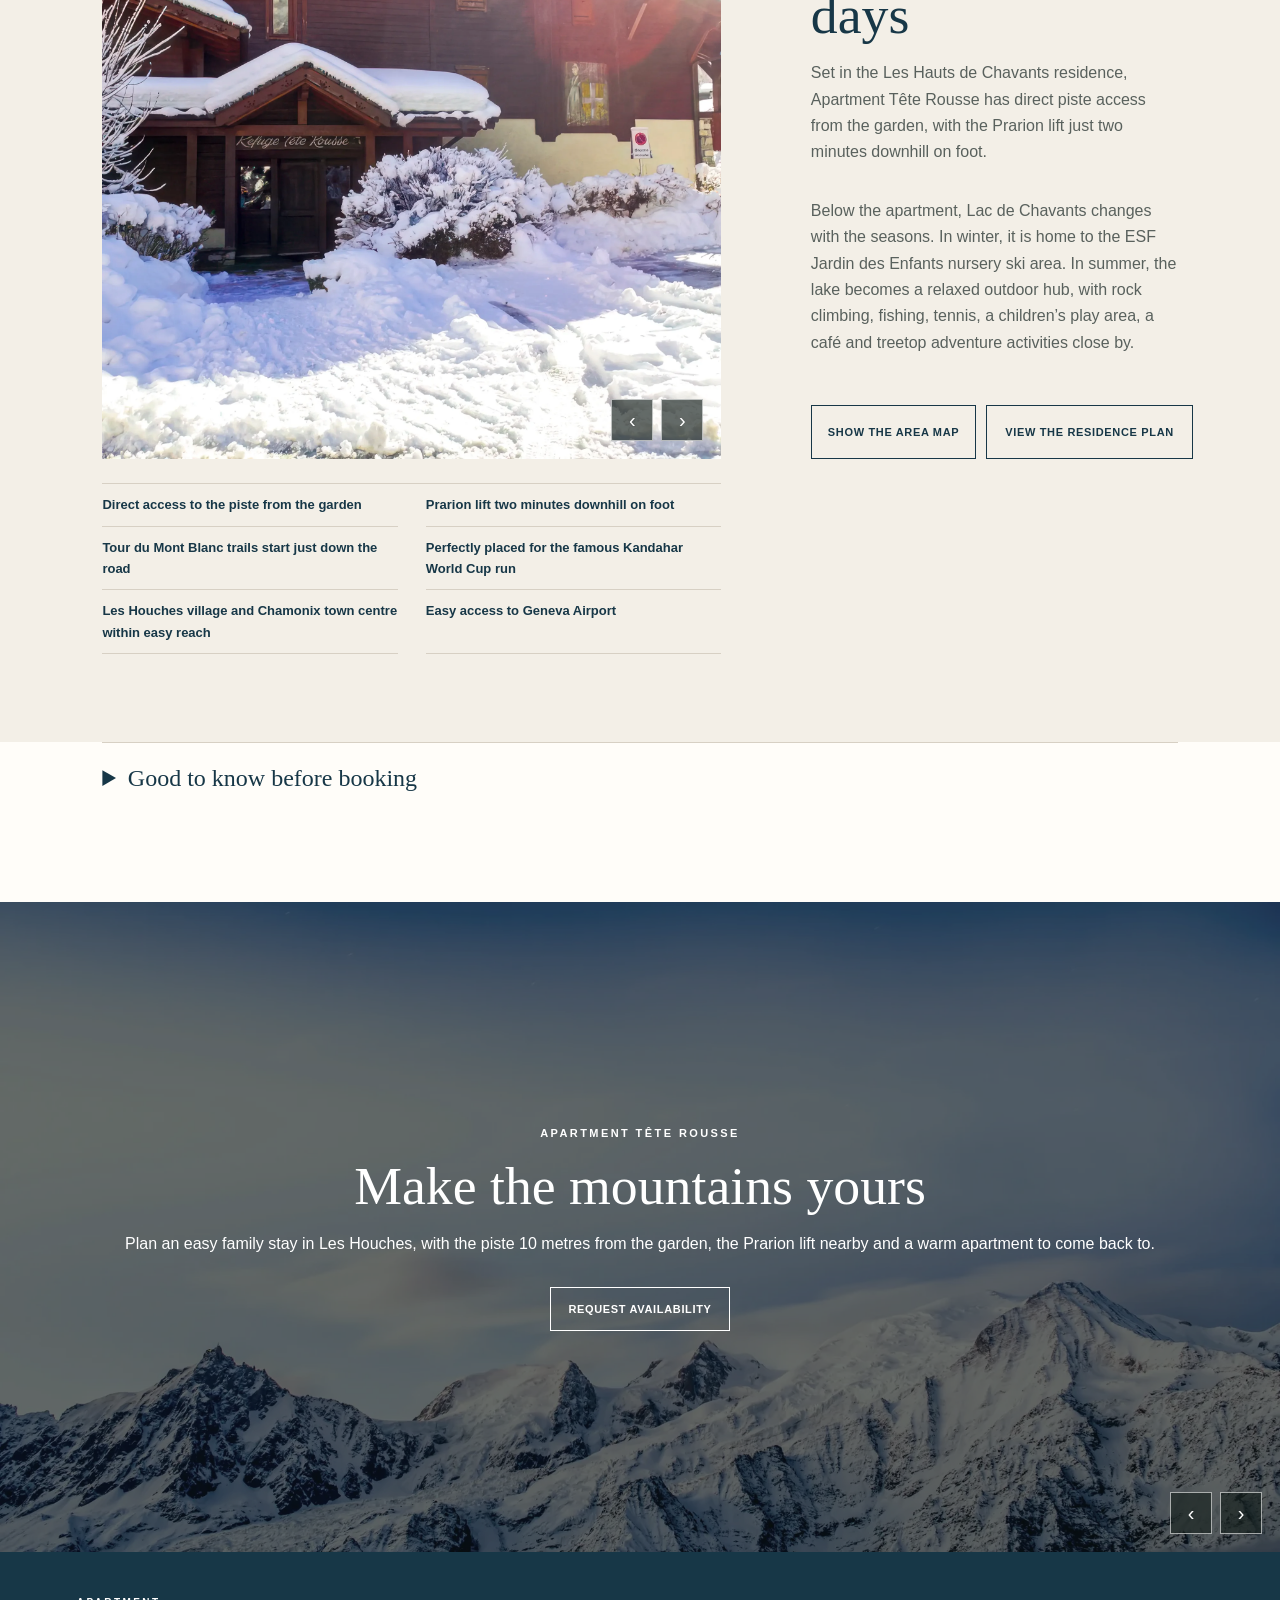
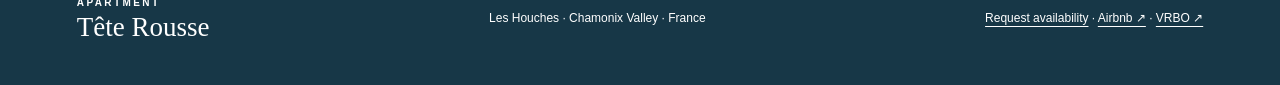
==== commit 31dbf6b5: "FLAGS AND CONSENT" ====
--- a/public/index.html
+++ b/public/index.html
@@ -9,7 +9,7 @@
 :root{--ink:#173747;--cream:#f3efe7;--paper:#fffdf9;--pine:#244438;--slate:#173747;--rust:#b84d38;--line:#d7d0c4;--taupe:#79695e}*{box-sizing:border-box}html{scroll-behavior:smooth}body{margin:0;background:var(--paper);color:var(--ink);font:16px/1.65 Arial,sans-serif}img{width:100%;display:block;object-fit:cover}a{color:inherit;text-decoration:none}h1,h2,h3{font-family:Georgia,serif;font-weight:400;line-height:1.06;margin:0}h1{font-size:clamp(48px,6.3vw,94px)}h2{font-size:clamp(36px,4.2vw,63px)}h3{font-size:27px}.header{position:absolute;z-index:10;display:flex;align-items:center;justify-content:space-between;width:100%;min-height:90px;padding:0 4vw;color:#fff;border-bottom:1px solid #ffffff55}.brand{font:27px/.9 Georgia,serif;white-space:nowrap}.brand small{display:block;font:700 10px Arial;letter-spacing:.24em;text-transform:uppercase;margin-bottom:7px}.nav{display:flex;gap:21px;align-items:center;font-size:12px;font-weight:bold}.cta,.button{border:1px solid currentColor;padding:12px 17px;text-transform:uppercase;font-size:11px;font-weight:bold;letter-spacing:.06em}.languages{display:flex;border:1px solid #ffffff66}.languages button{border:0;background:transparent;color:#fff;padding:7px 8px;font-size:10px;cursor:pointer}.languages button.active{background:#fff;color:var(--pine)}.menu{display:none;background:none;color:white;border:1px solid white;padding:8px 12px}.hero{height:min(900px,100vh);min-height:700px;position:relative;color:white}.hero>img{height:100%;object-position:center top}.shade{position:absolute;inset:0;background:linear-gradient(90deg,#10251f96,transparent 72%),linear-gradient(0deg,#111a1685,transparent 48%)}.hero-copy{position:absolute;left:8vw;bottom:21%;max-width:760px}.tag{font-size:11px;font-weight:bold;letter-spacing:.22em;text-transform:uppercase;margin:0 0 16px}.hero-copy p:not(.tag){font-size:19px;max-width:580px}.button{display:inline-block;margin-top:14px}.facts{position:absolute;bottom:0;width:100%;display:grid;grid-template-columns:repeat(5,1fr);padding:19px 8vw;background:#173747d9;backdrop-filter:blur(7px)}.facts span{border-left:1px solid #ffffff44;padding-left:22px;font-size:11px;text-transform:uppercase;letter-spacing:.08em}.facts b{display:block;font:27px Georgia,serif;text-transform:none}.facts i{font-style:normal}.section{padding:88px 8vw}.intro{text-align:center;max-width:1080px;margin:auto;padding-top:72px;padding-bottom:65px}.dark{color:var(--rust)}.hero .tag{color:#e05a43;font-weight:800;text-shadow:0 1px 4px #10251fd9}.split.section{padding-top:75px;padding-bottom:75px}.lead{max-width:860px;margin:28px auto 0;font:21px/1.7 Georgia,serif;color:#59615d}.amenities{display:grid;grid-template-columns:repeat(4,1fr);background:var(--taupe);color:white;padding:31px 5vw}.amenities div{padding:7px 18px;border-left:1px solid #ffffff33}.amenities b,.amenities span{display:block}.amenities b{font:700 11px/1.35 Arial,sans-serif;letter-spacing:.08em;text-transform:uppercase}.amenities span{font-size:11px;opacity:.75}.split,.location{display:grid;grid-template-columns:1.35fr .8fr;gap:7vw;align-items:center;background:var(--cream)}.split img,.location .slider{height:620px}.split p:not(.tag),.location p,.detail-copy p{color:#59615d}.mosaic{display:grid;grid-template-columns:1.6fr 1fr;grid-template-rows:320px 320px;gap:15px}.mosaic img{height:100%}.mosaic .main{grid-row:span 2}.heading{max-width:850px;margin-bottom:50px}.cards{display:grid;grid-template-columns:repeat(3,1fr);gap:20px}.cards article{background:var(--cream)}.cards img{height:350px}.cards div{padding:26px}.cards p,.seasons p{color:#59615d}.bathrooms{background:var(--cream)}.bath-grid{display:grid;grid-template-columns:1fr 1fr;gap:18px}.bath-grid figure{margin:0;background:var(--paper)}.bath-grid img{height:520px}.bath-grid figcaption{padding:25px 28px}.bath-grid figcaption p{margin-bottom:0;color:#59615d}.bath-lead,.section-lead{margin:25px 0 0;text-align:left}.bath-note{display:grid;grid-template-columns:1fr 1fr;gap:40px;margin-top:35px}.slider{position:relative;overflow:hidden;background:#26352f}.slider img{position:absolute;inset:0;height:100%;opacity:0;transition:opacity .8s}.slider img.active{opacity:1}.slider-controls{position:absolute;z-index:2;right:18px;bottom:18px;display:flex;gap:8px}.slider-controls button{width:42px;height:42px;border:1px solid #ffffff99;background:#17211eaa;color:white;font-size:20px;cursor:pointer}.pool{height:650px;position:relative;color:#fff}.pool .slider{height:100%}.pool .slider:after,.final .slider:after{content:"";position:absolute;inset:0;background:#10201a66;pointer-events:none}.overlay{position:absolute;z-index:3;inset:0;display:flex;flex-direction:column;align-items:center;justify-content:center;text-align:center;padding:35px;pointer-events:none}.overlay a{pointer-events:auto}.footer-actions a{text-decoration:underline;text-underline-offset:4px}.overlay p:last-child{max-width:630px}.season-grid{display:grid;grid-template-columns:1fr 1fr;gap:22px}.season-slider{height:490px}.season-grid .tag{margin:22px 0 10px}.season-grid .tag.dark{color:var(--rust)}.season-grid h3{margin-top:0}.practical{display:grid;grid-template-columns:minmax(250px,.65fr) 1.35fr;gap:7vw;align-items:start;background:#e7dfd4;color:var(--ink)}.practical .heading{max-width:520px;margin:0}.practical .tag{color:var(--rust)}.practical .heading h2{font-size:clamp(36px,3.5vw,54px)}.practical-grid{display:grid;grid-template-columns:repeat(2,1fr);gap:0 36px}.practical-grid article{padding:23px 0;border-top:1px solid #b9aa9b}.practical-grid h3{font-size:20px}.practical-grid p{font-size:13px;color:#5b544d;margin-bottom:0}.practical,.reviews{padding-top:62px;padding-bottom:62px}.practical{padding-bottom:34px}.reviews{padding-top:34px}.reviews{display:grid;grid-template-columns:minmax(250px,.65fr) 1.35fr;gap:7vw;align-items:start;background:#e7dfd4}.reviews .heading{max-width:520px;margin:0}.reviews .heading h2{font-size:clamp(36px,3.5vw,54px)}.review-grid{display:grid;grid-template-columns:1fr}.review-grid blockquote{margin:0;padding:20px 0;display:grid;grid-template-columns:1fr 180px;gap:25px;align-items:end;border-top:1px solid #b9aa9b}.review-grid blockquote p{font:20px/1.45 Georgia,serif;margin:0}.review-grid cite{font-style:normal;font-size:10px;text-transform:uppercase;letter-spacing:.08em;color:#656b68}.reviews-link{display:inline-block;margin-top:18px;border-bottom:1px solid currentColor;font:700 10px Arial,sans-serif;letter-spacing:.09em;text-transform:uppercase}.location ul{padding:0;list-style:none;border-top:1px solid var(--line)}.location{align-items:start}.location-media,.location-copy{min-width:0}.location-copy{min-height:620px;display:flex;flex-direction:column}.location-media ul{margin:24px 0 0;display:grid;grid-template-columns:repeat(2,1fr);column-gap:28px}.location-actions{display:flex;align-items:stretch;gap:10px;margin-top:auto;padding-top:22px}.location-actions summary,.location-actions .plan-button{display:flex;align-items:center;justify-content:center;height:54px;padding:0 18px;white-space:nowrap}.location .tag.dark,.seasons>.heading .tag.dark{color:var(--rust)}.location .slider img[src$="apartment-tete-rousse-mountain-view.webp"]{object-position:center 22%}.location li{padding:10px 0;border-bottom:1px solid var(--line);font-size:13px;font-weight:bold}.map-pop{margin-top:0}.map-pop summary{cursor:pointer;display:inline-block;border:1px solid var(--ink);padding:11px 16px;text-transform:uppercase;font-size:11px;font-weight:bold;letter-spacing:.06em}.map-pop iframe{width:100%;height:360px;border:0;margin-top:20px}.location-actions .map-pop summary,.location-actions .plan-button{display:flex;align-items:center;justify-content:center;text-align:center}.plan-button{margin:0;background:transparent;color:var(--ink);cursor:pointer}.plan-modal{position:fixed;z-index:50;inset:0;display:none;align-items:center;justify-content:center;padding:30px;background:#101817dc}.plan-modal.open{display:flex}.plan-dialog{position:relative;width:min(1000px,94vw);max-height:92vh;overflow:auto;background:var(--paper);padding:18px;box-shadow:0 24px 80px #0008}.plan-dialog img{max-height:74vh;object-fit:contain}.plan-dialog p{margin:15px 4px 2px;color:#59615d}.plan-close{position:absolute;z-index:2;top:25px;right:25px;width:42px;height:42px;border:1px solid #fff;background:#17211ed9;color:#fff;font-size:25px;cursor:pointer}.good{padding-top:0}.good details{border-top:1px solid var(--line);padding:22px 0}.good summary{font:24px Georgia,serif;cursor:pointer}.good .columns{columns:2;column-gap:50px;color:#59615d}.final{height:650px;position:relative;color:#fff}.final .slider{height:100%}.final .slider img{height:100%;filter:brightness(.62);object-position:center 66%}.final .slider img[src*="summer-mountain-view-hero"]{object-position:center 38%}.final .slider-controls{z-index:4}footer{display:flex;justify-content:space-between;align-items:center;background:var(--slate);color:#fff;padding:45px 6vw;font-size:12px}
 @media(max-width:1000px){.header{height:74px}.menu{display:block}.nav{display:none;position:absolute;top:74px;left:0;right:0;flex-direction:column;align-items:flex-start;background:#17211ef7;padding:25px}.nav.open{display:flex}.facts{padding:16px 5vw}.amenities{grid-template-columns:repeat(3,1fr);gap:18px}.section{padding:75px 6vw}.split,.location{grid-template-columns:1fr}.split img,.location .slider{height:480px}.cards{grid-template-columns:1fr 1fr}.cards article:last-child{grid-column:span 2}.practical{grid-template-columns:1fr}.practical .heading{margin-bottom:30px}.practical-grid{grid-template-columns:1fr 1fr}.reviews{grid-template-columns:1fr}.reviews .heading{margin-bottom:30px}.reviews-link{grid-column:1}.review-grid{grid-template-columns:1fr}}
 @media(max-width:580px){.location-actions{display:grid;grid-template-columns:1fr}.location-actions>*{width:100%}.location-actions summary,.location-actions .plan-button{width:100%}.location-media ul{grid-template-columns:1fr}.hero{height:auto;min-height:0}.hero>img{position:absolute;inset:0;height:760px}.hero .shade{height:760px;bottom:auto}.hero .tag{font-size:12px;line-height:1.4}.hero-copy{position:relative;z-index:1;left:auto;right:auto;bottom:auto;min-height:760px;padding:180px 6vw 52px;display:flex;flex-direction:column;justify-content:flex-end}.hero-copy .button{align-self:flex-start}.facts{position:relative;bottom:auto;grid-template-columns:1fr 1fr;gap:15px}.amenities{grid-template-columns:1fr 1fr}.mosaic{grid-template-columns:1fr;grid-template-rows:370px 250px 250px}.mosaic .main{grid-row:auto}.cards,.season-grid,.bath-grid,.bath-note,.practical-grid{grid-template-columns:1fr}.cards article:last-child{grid-column:auto}.cards img{height:290px}.bath-grid img{height:340px}.season-slider{height:340px}.review-grid blockquote{grid-template-columns:1fr;gap:12px}.pool,.final{height:560px}.good .columns{columns:1}footer{flex-direction:column;align-items:flex-start;gap:20px}}
-.languages{position:relative;margin-bottom:19px}.languages button{position:relative}.languages .flag{position:absolute;top:calc(100% + 5px);left:50%;width:28px;height:17px;object-fit:cover;transform:translateX(-50%);box-shadow:0 0 0 1px #ffffff55}</style></head><body>
+.languages{position:relative;margin-bottom:20px}.languages button{position:relative;padding-left:11px;padding-right:11px}.languages .flag{position:absolute;top:calc(100% + 7px);left:50%;width:22px;height:13px;object-fit:cover;transform:translateX(-50%);box-shadow:0 0 0 1px #ffffff55}</style><link rel="stylesheet" href="assets/analytics.css"></head><body>
 <header class="header"><a class="brand" href="#top"><small>Apartment</small>Tête Rousse</a><button class="menu">Menu</button><nav class="nav"><a href="#apartment" data-i18n="navApartment">The apartment</a><a href="#sleeping" data-i18n="navSleeping">Sleeping</a><a href="#mountains" data-i18n="navMountains">The mountains</a><a href="#location" data-i18n="navLocation">Location</a><div class="languages" aria-label="Language"><button class="active" data-lang="en"><span>EN</span><img class="flag" src="/assets/flags/gb.svg" alt=""></button><button data-lang="fr"><span>FR</span><img class="flag" src="/assets/flags/fr.svg" alt=""></button><button data-lang="it"><span>IT</span><img class="flag" src="/assets/flags/it.svg" alt=""></button></div><a class="cta" href="book-now.html" data-i18n="availability">Request availability</a></nav></header>
 <main id="top"><section class="hero"><img src="assets/images/apartment-tete-rousse-les-houches-ski-access.webp" alt="Snowy garden and panoramic mountains" fetchpriority="high" decoding="async"><div class="shade"></div><div class="hero-copy"><p class="tag" data-i18n="place">Les Houches · Chamonix Valley</p><h1 data-i18n="heroTitle">Ski from the garden. Come home to the mountains.</h1><p data-i18n="heroText">A warm, spacious mountain apartment with the piste just 10 metres from the garden.</p><a class="button" href="book-now.html" data-i18n="viewDates">Request dates & availability</a></div><div class="facts"><span><b>8</b><i data-i18n="guests">guests</i></span><span><b>3</b><i data-i18n="bedrooms">bedrooms</i></span><span><b>2</b><i data-i18n="bathroomsStat">bathrooms + WC</i></span><span><b>75 m²</b><i data-i18n="floorArea">floor area</i></span><span><b>10m</b><i data-i18n="piste">to piste</i></span></div></section>
 <section class="intro section" id="apartment"><p class="tag dark" data-i18n="introTag">Apartment Tête Rousse</p><h2 data-i18n="introTitle">Step outside. Clip in. Ski away.</h2><p class="lead" data-i18n="introText">A ground-floor alpine apartment made for easy days together: breakfast around the big table, skiing straight from the garden, and a swim when you come home.</p></section>
@@ -33,4 +33,4 @@
 const mb=document.querySelector(".menu"),nav=document.querySelector(".nav");mb.onclick=()=>nav.classList.toggle("open");nav.querySelectorAll("a").forEach(a=>a.onclick=()=>nav.classList.remove("open"));
 document.querySelectorAll("[data-slider]").forEach(s=>{const im=[...s.querySelectorAll("img")];let n=0;const show=x=>{im[n].classList.remove("active");n=(x+im.length)%im.length;im[n].classList.add("active")};s.querySelector("[data-prev]").onclick=()=>show(n-1);s.querySelector("[data-next]").onclick=()=>show(n+1);setInterval(()=>show(n+1),6000)});
 const planModal=document.querySelector("[data-plan-modal]"),planOpen=document.querySelector("[data-plan-open]"),planClose=document.querySelector("[data-plan-close]");const closePlan=()=>{planModal.classList.remove("open");planModal.setAttribute("aria-hidden","true");planOpen.focus()};planOpen.onclick=()=>{planModal.classList.add("open");planModal.setAttribute("aria-hidden","false");planClose.focus()};planClose.onclick=closePlan;planModal.onclick=e=>{if(e.target===planModal)closePlan()};document.addEventListener("keydown",e=>{if(e.key==="Escape"&&planModal.classList.contains("open"))closePlan()});
-</script></body></html>+</script><script src="assets/analytics.js" defer></script></body></html>
--- a/public/assets/analytics.css
+++ b/public/assets/analytics.css
@@ -0,0 +1 @@
+.cookie-banner{position:fixed;z-index:1000;left:18px;right:18px;bottom:18px;display:flex;align-items:center;justify-content:space-between;gap:22px;max-width:920px;margin:auto;padding:16px 18px;background:#f4efe6;color:#203746;border:1px solid rgba(32,55,70,.25);box-shadow:0 8px 28px rgba(20,32,40,.2);font-family:Arial,sans-serif;font-size:14px;line-height:1.45}.cookie-banner[hidden]{display:none}.cookie-actions{display:flex;gap:9px;flex:0 0 auto}.cookie-action{min-height:40px;padding:0 15px;border:1px solid #203746;background:transparent;color:#203746;font:700 11px/1 Arial,sans-serif;letter-spacing:.1em;text-transform:uppercase;cursor:pointer}.cookie-action.primary{background:#203746;color:#fff}.cookie-action:focus-visible{outline:2px solid #bd5038;outline-offset:2px}@media(max-width:640px){.cookie-banner{align-items:stretch;flex-direction:column;bottom:10px;left:10px;right:10px}.cookie-actions{width:100%}.cookie-action{flex:1}}
